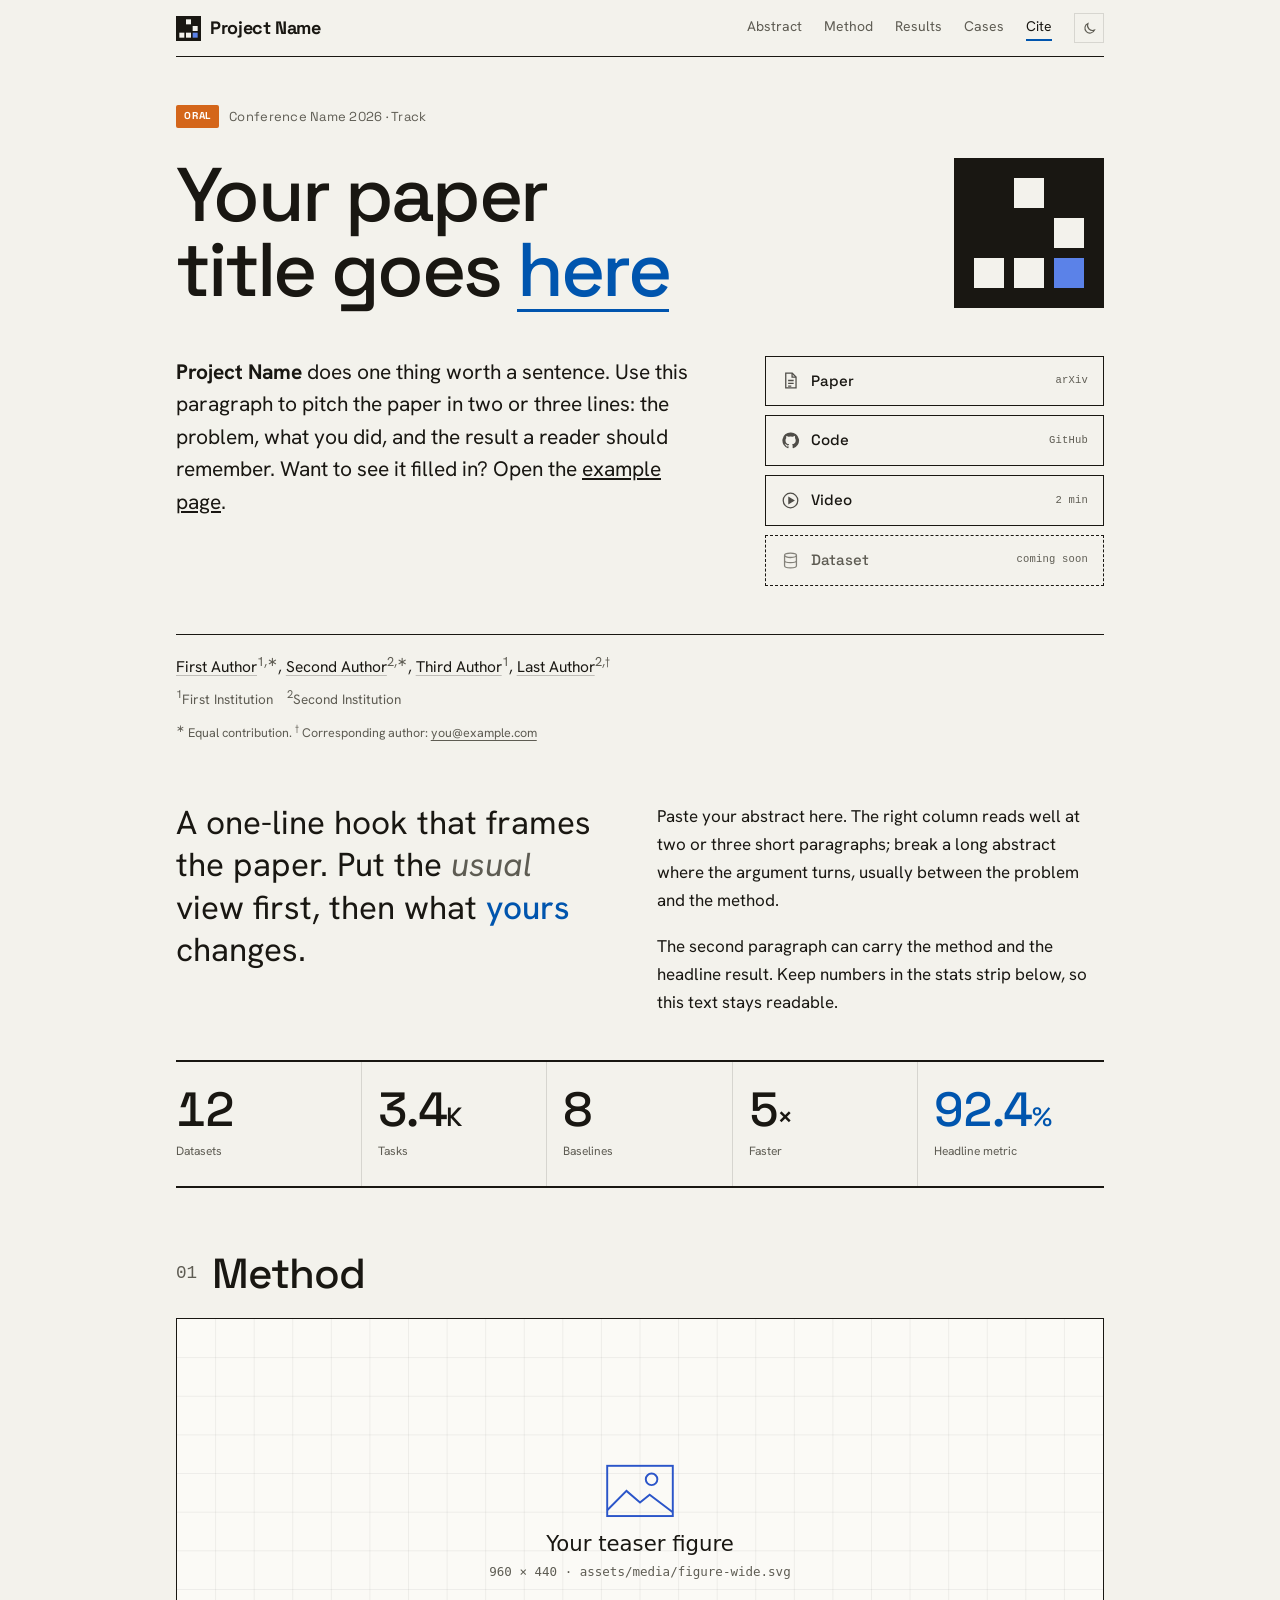
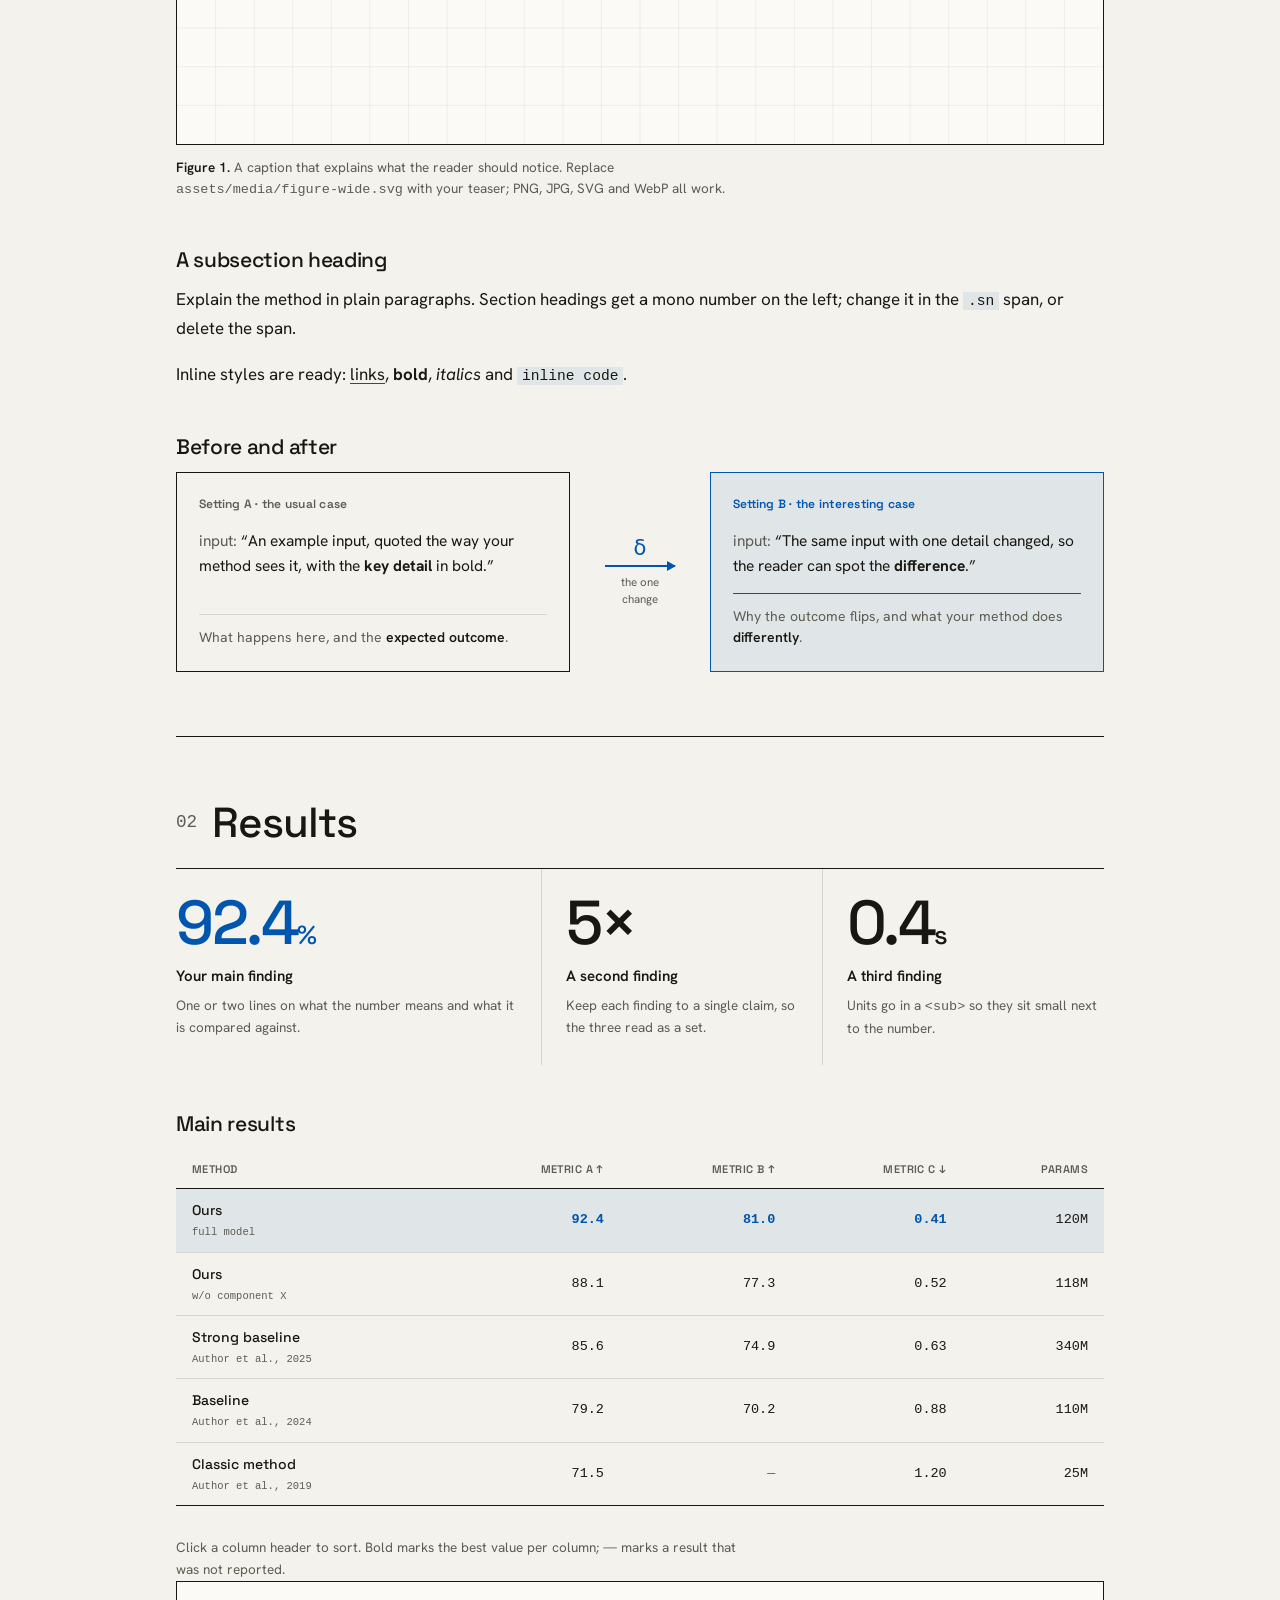
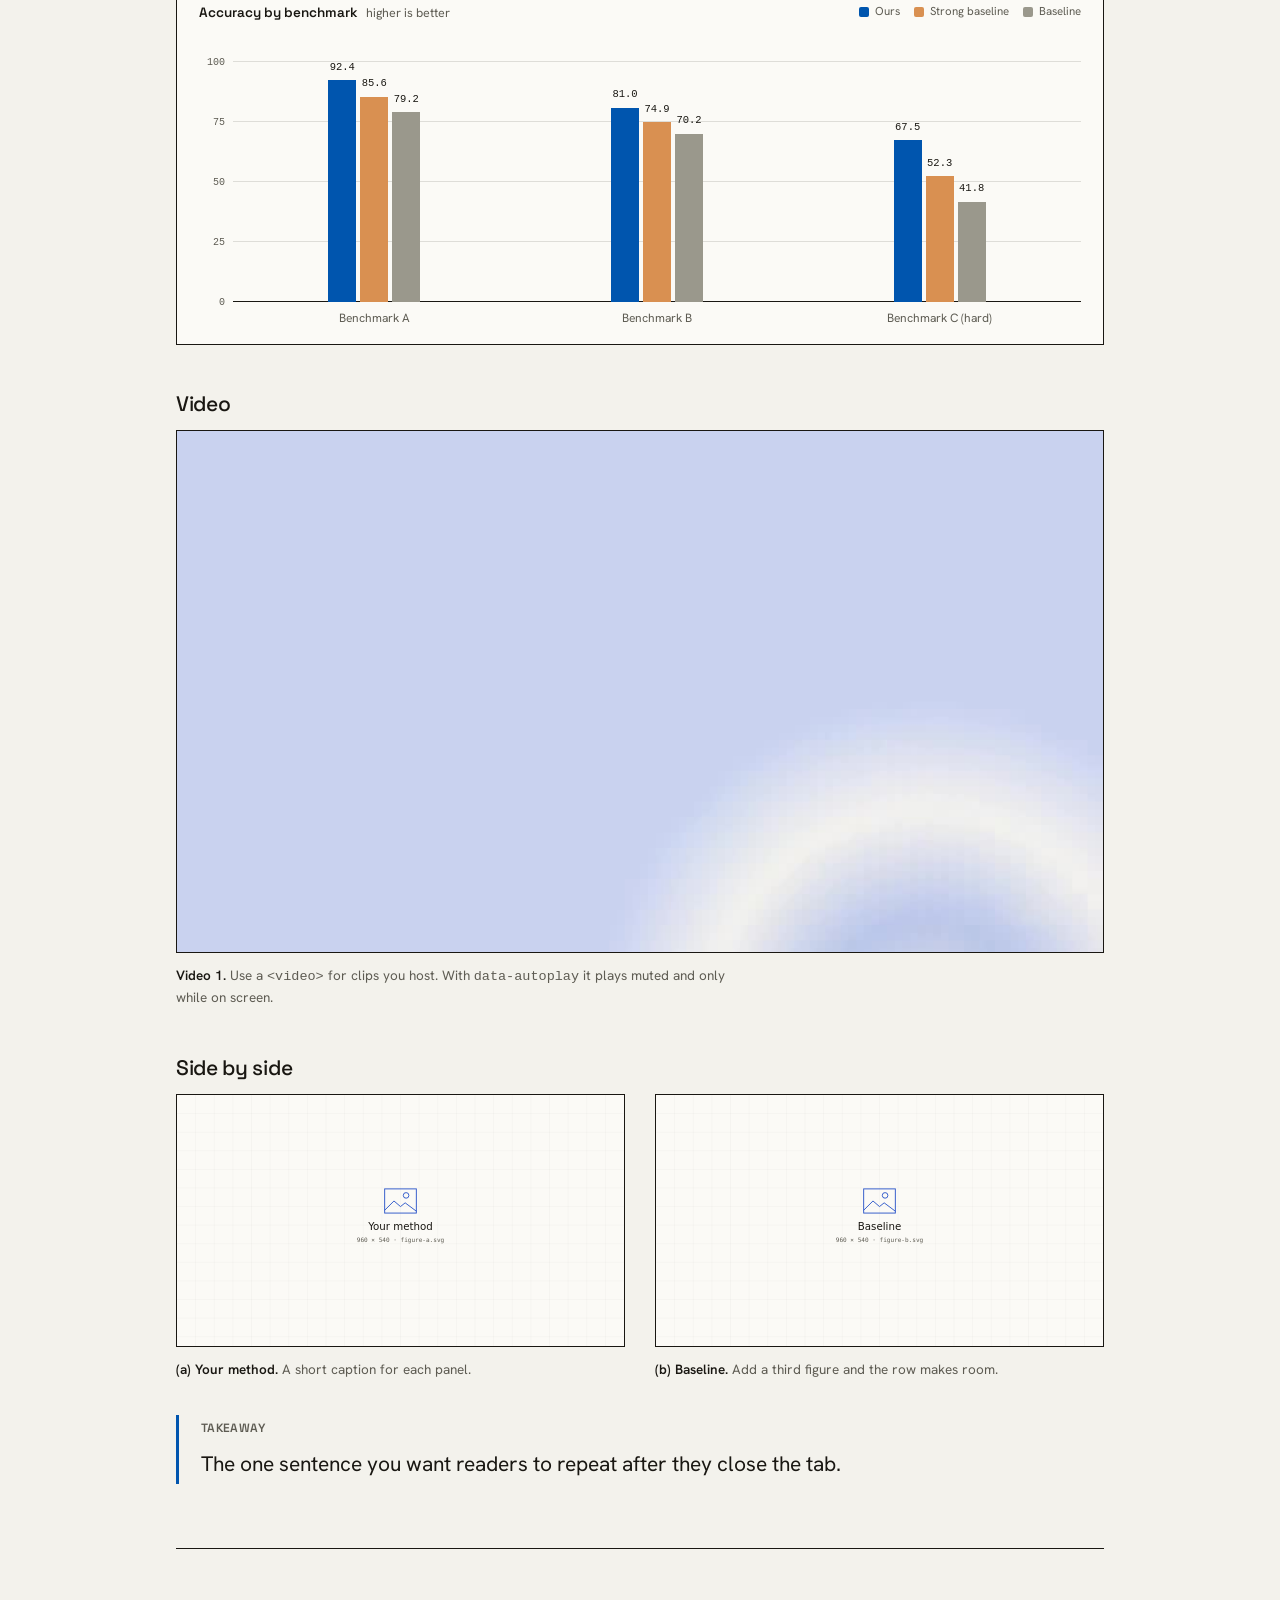
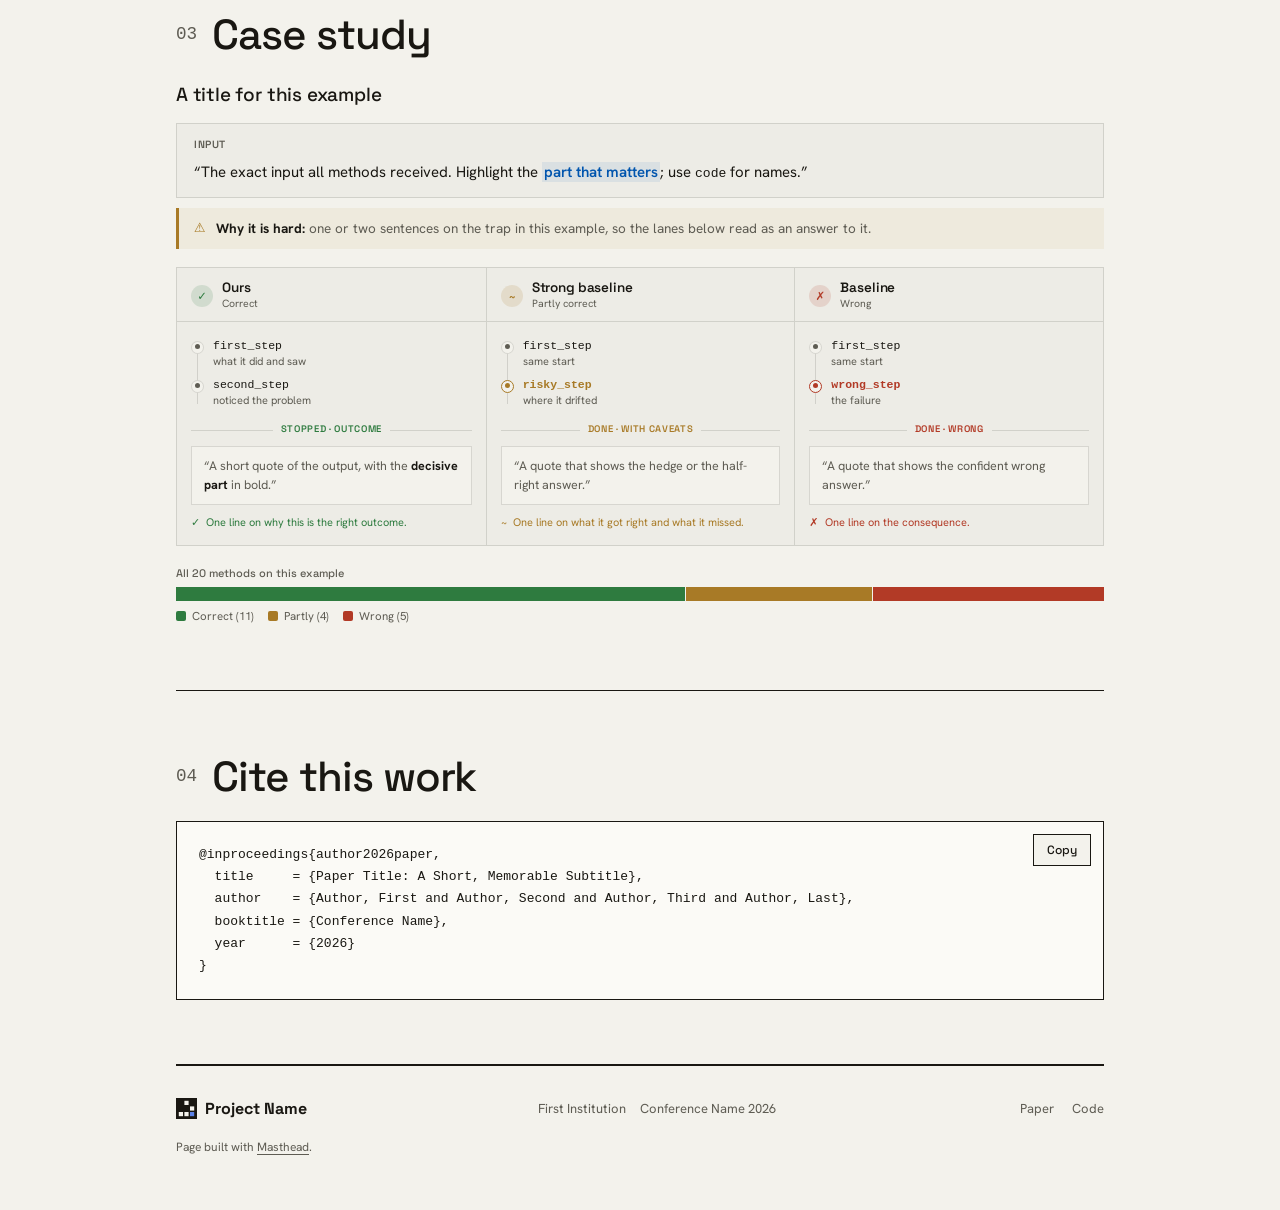
==== index.html @ 63263927 "Point Video button at the video section" ====
<!DOCTYPE html>
<html lang="en">
<head>
<meta charset="utf-8">
<meta name="viewport" content="width=device-width, initial-scale=1">
<!--
  Masthead — a project page template for research papers.
  Everything you need to edit is marked with MODULE comments below.
  Colors and fonts: assets/css/tokens.css. Delete any module you don't need.
  A filled-in example lives in examples/rulebook.html.
-->

<!-- ===== META: title, search, social previews — replace every PAPER TITLE / URL ===== -->
<title>Paper Title: A Short, Memorable Subtitle</title>
<meta name="description" content="One or two sentences that summarize the paper. Search engines and link previews show this text.">
<link rel="canonical" href="https://your-username.github.io/your-project/">
<meta name="theme-color" content="#f3f2ec" media="(prefers-color-scheme: light)">
<meta name="theme-color" content="#15140f" media="(prefers-color-scheme: dark)">
<meta property="og:type" content="website">
<meta property="og:site_name" content="Project Name">
<meta property="og:title" content="Paper Title: A Short, Memorable Subtitle">
<meta property="og:description" content="One or two sentences that summarize the paper.">
<meta property="og:url" content="https://your-username.github.io/your-project/">
<meta property="og:image" content="https://your-username.github.io/your-project/assets/media/figure-wide.svg">
<meta name="twitter:card" content="summary_large_image">
<!-- Google Scholar reads these citation_* tags: one citation_author per author, "Last, First" -->
<meta name="citation_title" content="Paper Title: A Short, Memorable Subtitle">
<meta name="citation_author" content="Author, First">
<meta name="citation_author" content="Author, Second">
<meta name="citation_author" content="Author, Third">
<meta name="citation_author" content="Author, Last">
<meta name="citation_publication_date" content="2026">
<meta name="citation_conference_title" content="Conference Name">
<meta name="citation_pdf_url" content="https://your-username.github.io/your-project/paper.pdf">

<link rel="icon" href="assets/logo.svg" type="image/svg+xml">
<!-- apply the reader's saved light/dark choice before first paint -->
<script>
  document.documentElement.classList.add('js');
  try { var t = localStorage.getItem('masthead-theme'); if (t) document.documentElement.setAttribute('data-theme', t); } catch (e) {}
</script>
<link rel="preconnect" href="https://fonts.googleapis.com">
<link rel="preconnect" href="https://fonts.gstatic.com" crossorigin>
<link href="https://fonts.googleapis.com/css2?family=Space+Grotesk:wght@400;500;600;700&family=Hanken+Grotesk:wght@400;500;600;700&display=swap" rel="stylesheet">
<link rel="stylesheet" href="assets/css/tokens.css">
<link rel="stylesheet" href="assets/css/masthead.css">
</head>
<body>
<a class="skip" href="#main">Skip to content</a>
<div class="wrap">

  <!-- ===== MODULE: top bar — brand + section links (one link per section id) ===== -->
  <header class="top">
    <div class="top-in">
      <a class="brand" href="#top"><img src="assets/logo.svg" alt="" width="25" height="25">Project Name</a>
      <div class="top-r">
        <nav class="nav" aria-label="Sections">
          <a href="#abstract">Abstract</a>
          <a href="#method">Method</a>
          <a href="#results">Results</a>
          <a href="#cases">Cases</a>
          <a href="#cite">Cite</a>
        </nav>
        <button class="theme" type="button" aria-label="Toggle dark mode">
          <svg class="i-moon" viewBox="0 0 24 24" fill="none" stroke="currentColor" stroke-width="1.8" aria-hidden="true"><path d="M20 14.5A8 8 0 0 1 9.5 4a8 8 0 1 0 10.5 10.5z"/></svg>
          <svg class="i-sun" viewBox="0 0 24 24" fill="none" stroke="currentColor" stroke-width="1.8" aria-hidden="true"><circle cx="12" cy="12" r="4"/><path d="M12 2v2M12 20v2M4.9 4.9l1.4 1.4M17.7 17.7l1.4 1.4M2 12h2M20 12h2M4.9 19.1l1.4-1.4M17.7 6.3l1.4-1.4"/></svg>
        </button>
      </div>
    </div>
  </header>

  <main id="main">

  <!-- ===== MODULE: hero — venue, title, one-paragraph pitch, resource links, authors ===== -->
  <section class="hero" id="top">
    <p class="eyebrow"><span class="badge">Oral</span>Conference Name 2026 &middot; Track</p>
    <div class="title-row">
      <!-- wrap one word in <span class="hl"> for the accent underline -->
      <h1 class="title">Your paper title goes <span class="hl">here</span></h1>
      <!-- optional logo / crest; delete the <img> if you don't have one -->
      <img class="hero-crest" src="assets/logo.svg" alt="Project logo" width="150" height="150">
    </div>
    <div class="hero-grid">
      <p class="lead"><b>Project Name</b> does one thing worth a sentence. Use this paragraph to pitch the paper in two or three lines: the problem, what you did, and the result a reader should remember. Want to see it filled in? Open the <a href="examples/rulebook.html">example page</a>.</p>
      <div class="reslist">
        <a class="btn" href="https://arxiv.org/abs/0000.00000" target="_blank" rel="noopener">
          <svg class="bic" viewBox="0 0 24 24" fill="none" stroke="currentColor" stroke-width="1.6" aria-hidden="true"><path d="M6 2.8h8.2L19 7.6v13.6H6z"/><path d="M14 2.8v5h5M9 12h7M9 15.5h7M9 19h4"/></svg>
          <span class="lbl">Paper</span><span class="tag">arXiv</span>
        </a>
        <a class="btn" href="https://github.com/your-username/your-project" target="_blank" rel="noopener">
          <svg class="bic" viewBox="0 0 24 24" fill="currentColor" aria-hidden="true"><path d="M12 1.8a10.2 10.2 0 0 0-3.2 19.9c.5.1.7-.2.7-.5v-1.8c-2.8.6-3.4-1.2-3.4-1.2-.5-1.2-1.1-1.5-1.1-1.5-.9-.6.1-.6.1-.6 1 .1 1.6 1 1.6 1 .9 1.6 2.4 1.1 3 .9.1-.7.4-1.1.6-1.4-2.3-.3-4.6-1.1-4.6-5 0-1.1.4-2 1-2.7-.1-.3-.4-1.3.1-2.7 0 0 .9-.3 2.8 1a9.6 9.6 0 0 1 5.1 0c1.9-1.3 2.8-1 2.8-1 .6 1.4.2 2.4.1 2.7.6.7 1 1.6 1 2.7 0 3.9-2.4 4.7-4.6 5 .4.3.7.9.7 1.9v2.8c0 .3.2.6.7.5A10.2 10.2 0 0 0 12 1.8z"/></svg>
          <span class="lbl">Code</span><span class="tag">GitHub</span>
        </a>
        <a class="btn" href="#video">
          <svg class="bic" viewBox="0 0 24 24" fill="none" stroke="currentColor" stroke-width="1.6" aria-hidden="true"><circle cx="12" cy="12" r="9.2"/><path d="M10 8.4v7.2l6-3.6z" fill="currentColor"/></svg>
          <span class="lbl">Video</span><span class="tag">2 min</span>
        </a>
        <!-- not released yet? add class "soon" and drop the href -->
        <a class="btn soon">
          <svg class="bic" viewBox="0 0 24 24" fill="none" stroke="currentColor" stroke-width="1.6" aria-hidden="true"><ellipse cx="12" cy="5.5" rx="7.5" ry="2.7"/><path d="M4.5 5.5v13c0 1.5 3.4 2.7 7.5 2.7s7.5-1.2 7.5-2.7v-13M4.5 12c0 1.5 3.4 2.7 7.5 2.7s7.5-1.2 7.5-2.7"/></svg>
          <span class="lbl">Dataset</span><span class="tag">coming soon</span>
        </a>
      </div>
    </div>
    <div class="byline">
      <p class="authors">
        <span><a href="https://example.com" target="_blank" rel="noopener">First Author</a><sup>1,&lowast;</sup></span>,
        <span><a href="https://example.com" target="_blank" rel="noopener">Second Author</a><sup>2,&lowast;</sup></span>,
        <span><a href="https://example.com" target="_blank" rel="noopener">Third Author</a><sup>1</sup></span>,
        <span><a href="https://example.com" target="_blank" rel="noopener">Last Author</a><sup>2,&dagger;</sup></span>
      </p>
      <p class="affil"><span><sup>1</sup>First Institution</span><span><sup>2</sup>Second Institution</span></p>
      <p class="note"><sup>&lowast;</sup> Equal contribution. <sup>&dagger;</sup> Corresponding author: <a href="mailto:you@example.com">you@example.com</a></p>
    </div>
  </section>

  <!-- ===== MODULE: abstract — a one-line hook on the left, the abstract on the right ===== -->
  <section class="sec abstract" id="abstract">
    <div class="abs-grid">
      <p class="lede">A one-line hook that frames the paper. Put the <em>usual</em> view first, then what <span class="hl">yours</span> changes.</p>
      <div class="prose">
        <p>Paste your abstract here. The right column reads well at two or three short paragraphs; break a long abstract where the argument turns, usually between the problem and the method.</p>
        <p>The second paragraph can carry the method and the headline result. Keep numbers in the stats strip below, so this text stays readable.</p>
      </div>
    </div>
  </section>

  <!-- ===== MODULE: stats strip — 3 to 6 headline numbers (data-n counts up on scroll) ===== -->
  <!-- keep values short (12K, not 12000); add class "key" to the one in accent color -->
  <div class="stats">
    <div class="stat"><div class="n" data-n="12">12</div><div class="l">Datasets</div></div>
    <div class="stat"><div class="n" data-n="3.4" data-dec="1">3.4<small>K</small></div><div class="l">Tasks</div></div>
    <div class="stat"><div class="n" data-n="8">8</div><div class="l">Baselines</div></div>
    <div class="stat"><div class="n" data-n="5">5<small>&times;</small></div><div class="l">Faster</div></div>
    <div class="stat key"><div class="n" data-n="92.4" data-dec="1">92.4<small>%</small></div><div class="l">Headline metric</div></div>
  </div>

  <!-- ===== MODULE: section with a figure — numbered heading, wide figure, caption, prose ===== -->
  <section class="sec" id="method">
    <h2><span class="sn">01</span>Method</h2>
    <figure class="fig">
      <img class="frame" src="assets/media/figure-wide.svg" width="960" height="440" alt="Describe the figure for screen readers" loading="lazy">
      <figcaption><b>Figure 1.</b> A caption that explains what the reader should notice. Replace <code>assets/media/figure-wide.svg</code> with your teaser; PNG, JPG, SVG and WebP all work.</figcaption>
    </figure>
    <h3 class="subh">A subsection heading</h3>
    <div class="prose">
      <p>Explain the method in plain paragraphs. Section headings get a mono number on the left; change it in the <code>.sn</code> span, or delete the span.</p>
      <p>Inline styles are ready: <a href="#results">links</a>, <b>bold</b>, <em>italics</em> and <code>inline code</code>.</p>
    </div>

    <h3 class="subh">Before and after</h3>
    <!-- ===== MODULE: comparison cards — two inputs and the one change between them; add class "hi" to the card to emphasize ===== -->
    <div class="pair">
      <div class="card">
        <div class="ct">Setting A &middot; the usual case</div>
        <p class="q"><span class="who">input:</span> &ldquo;An example input, quoted the way your method sees it, with the <b>key detail</b> in bold.&rdquo;</p>
        <div class="r">What happens here, and the <b>expected outcome</b>.</div>
      </div>
      <div class="delta">
        <div class="dsym">&delta;</div>
        <div class="sym"></div>
        <div>the one change</div>
      </div>
      <div class="card hi">
        <div class="ct">Setting B &middot; the interesting case</div>
        <p class="q"><span class="who">input:</span> &ldquo;The same input with one detail changed, so the reader can spot the <b>difference</b>.&rdquo;</p>
        <div class="r">Why the outcome flips, and what your method does <b>differently</b>.</div>
      </div>
    </div>
  </section>

  <!-- ===== MODULE: results — key numbers, video, side-by-side figures, callout ===== -->
  <section class="sec" id="results">
    <h2><span class="sn">02</span>Results</h2>
    <!-- three findings: a big number, a short title, one or two lines of context -->
    <div class="keys">
      <div>
        <div class="big key">92.4<sub>%</sub></div>
        <div class="kt">Your main finding</div>
        <p>One or two lines on what the number means and what it is compared against.</p>
      </div>
      <div>
        <div class="big">5&times;</div>
        <div class="kt">A second finding</div>
        <p>Keep each finding to a single claim, so the three read as a set.</p>
      </div>
      <div>
        <div class="big">0.4<sub>s</sub></div>
        <div class="kt">A third finding</div>
        <p>Units go in a <code>&lt;sub&gt;</code> so they sit small next to the number.</p>
      </div>
    </div>

    <h3 class="subh">Main results</h3>
    <!-- ===== MODULE: results table — data-sort="num" / "text" on a <th> makes it sortable; class "best" highlights a row ===== -->
    <div class="tbl-wrap">
      <table class="tbl">
        <thead>
          <tr><th data-sort="text">Method</th><th data-sort="num">Metric A &uarr;</th><th data-sort="num">Metric B &uarr;</th><th data-sort="num">Metric C &darr;</th><th data-sort="num">Params</th></tr>
        </thead>
        <tbody>
          <tr class="best"><td>Ours<small>full model</small></td><td><b>92.4</b></td><td><b>81.0</b></td><td><b>0.41</b></td><td>120M</td></tr>
          <tr><td>Ours<small>w/o component X</small></td><td>88.1</td><td>77.3</td><td>0.52</td><td>118M</td></tr>
          <tr><td>Strong baseline<small>Author et al., 2025</small></td><td>85.6</td><td>74.9</td><td>0.63</td><td>340M</td></tr>
          <tr><td>Baseline<small>Author et al., 2024</small></td><td>79.2</td><td>70.2</td><td>0.88</td><td>110M</td></tr>
          <tr><td>Classic method<small>Author et al., 2019</small></td><td>71.5</td><td class="dim" data-v="">&mdash;</td><td>1.20</td><td>25M</td></tr>
        </tbody>
      </table>
    </div>
    <p class="tbl-note">Click a column header to sort. Bold marks the best value per column; &mdash; marks a result that was not reported.</p>

    <!-- ===== MODULE: bar chart — set --ymax on .plot, --v on each .bar; s1–s4 pick the series color ===== -->
    <div class="chart" role="figure" aria-label="Bar chart comparing methods across three benchmarks">
      <div class="chart-top">
        <div class="chart-t">Accuracy by benchmark<span>higher is better</span></div>
        <div class="legend">
          <span class="lg s1"><i></i>Ours</span>
          <span class="lg s2"><i></i>Strong baseline</span>
          <span class="lg s4"><i></i>Baseline</span>
        </div>
      </div>
      <div class="chart-scroll"><div class="chart-in">
        <div class="plot" style="--ymax:100">
          <div class="gl" style="--g:25"><span>25</span></div>
          <div class="gl" style="--g:50"><span>50</span></div>
          <div class="gl" style="--g:75"><span>75</span></div>
          <div class="gl" style="--g:100"><span>100</span></div>
          <div class="gl base" style="--g:0"><span>0</span></div>
          <div class="groups">
            <div class="grp"><div class="bar s1" style="--v:92.4;--i:0"><span class="bv">92.4</span></div><div class="bar s2" style="--v:85.6;--i:1"><span class="bv">85.6</span></div><div class="bar s4" style="--v:79.2;--i:2"><span class="bv">79.2</span></div></div>
            <div class="grp"><div class="bar s1" style="--v:81.0;--i:3"><span class="bv">81.0</span></div><div class="bar s2" style="--v:74.9;--i:4"><span class="bv">74.9</span></div><div class="bar s4" style="--v:70.2;--i:5"><span class="bv">70.2</span></div></div>
            <div class="grp"><div class="bar s1" style="--v:67.5;--i:6"><span class="bv">67.5</span></div><div class="bar s2" style="--v:52.3;--i:7"><span class="bv">52.3</span></div><div class="bar s4" style="--v:41.8;--i:8"><span class="bv">41.8</span></div></div>
          </div>
        </div>
        <div class="xl"><span>Benchmark A</span><span>Benchmark B</span><span>Benchmark C (hard)</span></div>
      </div></div>
    </div>

    <h3 class="subh" id="video">Video</h3>
    <!-- data-autoplay: muted loop that plays only while on screen -->
    <figure class="fig">
      <video class="frame" src="assets/media/placeholder.mp4" poster="assets/media/placeholder-poster.jpg" width="960" height="540" data-autoplay loop muted playsinline preload="metadata" aria-label="Describe the video"></video>
      <figcaption><b>Video 1.</b> Use a <code>&lt;video&gt;</code> for clips you host. With <code>data-autoplay</code> it plays muted and only while on screen.</figcaption>
    </figure>
    <!-- YouTube / Vimeo: uncomment and paste the embed URL
    <div class="embed"><iframe src="https://www.youtube-nocookie.com/embed/VIDEO_ID" title="Project video" allowfullscreen loading="lazy"></iframe></div>
    -->

    <h3 class="subh">Side by side</h3>
    <!-- .fig-row lays out two or more figures in columns and stacks them on phones -->
    <div class="fig-row">
      <figure class="fig">
        <img class="frame" src="assets/media/figure-a.svg" width="960" height="540" alt="Describe figure (a)" loading="lazy">
        <figcaption><b>(a) Your method.</b> A short caption for each panel.</figcaption>
      </figure>
      <figure class="fig">
        <img class="frame" src="assets/media/figure-b.svg" width="960" height="540" alt="Describe figure (b)" loading="lazy">
        <figcaption><b>(b) Baseline.</b> Add a third figure and the row makes room.</figcaption>
      </figure>
    </div>

    <div class="callout">
      <div class="cl">Takeaway</div>
      <p>The one sentence you want readers to repeat after they close the tab.</p>
    </div>
  </section>

  <!-- ===== MODULE: case study — the input, an optional "why it is hard" note, one lane per method ===== -->
  <!-- lane classes: good / warn / bad set the color; .ts.crit marks the step where things went wrong -->
  <section class="sec" id="cases">
    <h2><span class="sn">03</span>Case study</h2>
    <div class="case">
      <h3 class="case-h">A title for this example</h3>
      <div class="case-q"><span class="cq-label">Input</span>&ldquo;The exact input all methods received. Highlight the <mark>part that matters</mark>; use <code>code</code> for names.&rdquo;</div>
      <div class="trig"><span>&#9888;</span><p><b>Why it is hard:</b> one or two sentences on the trap in this example, so the lanes below read as an answer to it.</p></div>
      <div class="lanes">
        <div class="lane good">
          <div class="lane-h"><span class="lv">&#10003;</span><div><b>Ours</b><small>Correct</small></div></div>
          <div class="lane-b">
            <div class="tl">
              <div class="ts"><i></i><div><code>first_step</code><small>what it did and saw</small></div></div>
              <div class="ts"><i></i><div><code>second_step</code><small>noticed the problem</small></div></div>
            </div>
            <div class="lmark"><i></i><span>Stopped &middot; outcome</span><i></i></div>
            <div class="lq">&ldquo;A short quote of the output, with the <b>decisive part</b> in bold.&rdquo;</div>
            <div class="lcons"><span>&#10003;</span>One line on why this is the right outcome.</div>
          </div>
        </div>
        <div class="lane warn">
          <div class="lane-h"><span class="lv">~</span><div><b>Strong baseline</b><small>Partly correct</small></div></div>
          <div class="lane-b">
            <div class="tl">
              <div class="ts"><i></i><div><code>first_step</code><small>same start</small></div></div>
              <div class="ts crit"><i></i><div><code>risky_step</code><small>where it drifted</small></div></div>
            </div>
            <div class="lmark"><i></i><span>Done &middot; with caveats</span><i></i></div>
            <div class="lq">&ldquo;A quote that shows the hedge or the half-right answer.&rdquo;</div>
            <div class="lcons"><span>~</span>One line on what it got right and what it missed.</div>
          </div>
        </div>
        <div class="lane bad">
          <div class="lane-h"><span class="lv">&#10007;</span><div><b>Baseline</b><small>Wrong</small></div></div>
          <div class="lane-b">
            <div class="tl">
              <div class="ts"><i></i><div><code>first_step</code><small>same start</small></div></div>
              <div class="ts crit"><i></i><div><code>wrong_step</code><small>the failure</small></div></div>
            </div>
            <div class="lmark"><i></i><span>Done &middot; wrong</span><i></i></div>
            <div class="lq">&ldquo;A quote that shows the confident wrong answer.&rdquo;</div>
            <div class="lcons"><span>&#10007;</span>One line on the consequence.</div>
          </div>
        </div>
      </div>
      <!-- optional outcome bar: flex values are counts, colors come from s1–s4 or --good/--warn/--bad -->
      <div class="obar-wrap">
        <div class="obar-label">All 20 methods on this example</div>
        <div class="obar"><span style="flex:11;--c:var(--good)" title="Correct (11)"></span><span style="flex:4;--c:var(--warn)" title="Partly correct (4)"></span><span style="flex:5;--c:var(--bad)" title="Wrong (5)"></span></div>
        <div class="legend"><span class="lg" style="--c:var(--good)"><i></i>Correct (11)</span><span class="lg" style="--c:var(--warn)"><i></i>Partly (4)</span><span class="lg" style="--c:var(--bad)"><i></i>Wrong (5)</span></div>
      </div>
    </div>
  </section>

  <!-- ===== MODULE: cite — paste your BibTeX inside <pre> ===== -->
  <section class="sec" id="cite">
    <h2><span class="sn">04</span>Cite this work</h2>
    <div class="citebox">
      <button type="button" class="copy">Copy</button>
      <pre>@inproceedings{author2026paper,
  title     = {Paper Title: A Short, Memorable Subtitle},
  author    = {Author, First and Author, Second and Author, Third and Author, Last},
  booktitle = {Conference Name},
  year      = {2026}
}</pre>
    </div>
  </section>

  </main>

  <!-- ===== MODULE: footer — keep the Masthead credit if the template helped you ===== -->
  <footer>
    <div class="fb"><img src="assets/logo.svg" alt="" width="21" height="21">Project Name</div>
    <div class="fl"><span>First Institution</span><span>Conference Name 2026</span></div>
    <div class="fr">
      <a href="https://arxiv.org/abs/0000.00000" target="_blank" rel="noopener">Paper</a>
      <a href="https://github.com/your-username/your-project" target="_blank" rel="noopener">Code</a>
    </div>
    <p class="credit">Page built with <a href="https://github.com/AntiQuality/masthead-project-page-template" target="_blank" rel="noopener">Masthead</a>.</p>
  </footer>
</div>
<script src="assets/js/masthead.js" defer></script>
</body>
</html>
---- assets/css/tokens.css ----
/* ==========================================================================
   Masthead — design tokens
   Change the look of the whole page here: colors, fonts, width.
   Fonts are loaded in index.html <head>; swap that <link> if you change them.
   ========================================================================== */

:root{
  color-scheme:light;

  /* paper & ink */
  --bg:#f3f2ec;            /* page background */
  --paper:#fbfaf6;         /* raised surfaces (code, cards) */
  --ink:#191712;           /* body text */
  --muted:#5e5c53;         /* secondary text */
  --rule:#191712;          /* strong rules and borders */
  --hair:rgba(25,23,18,0.13); /* hairline dividers */

  /* accent: links, highlights, key numbers */
  --accent:oklch(0.46 0.16 256);
  --accent-soft:oklch(0.46 0.16 256 / 0.08);
  --on-accent:#ffffff;

  /* venue badge in the eyebrow (e.g. "Oral", "Spotlight") */
  --badge:#d4661a;
  --on-badge:#ffffff;

  /* status: case studies, table highlights */
  --good:oklch(0.52 0.12 148);
  --warn:#a87a26;
  --bad:#b23a26;

  /* chart series: bars, legend chips (.s1 ... .s4) */
  --c1:oklch(0.46 0.16 256);
  --c2:#d99051;
  --c3:#4f9f82;
  --c4:#9a988c;

  /* type */
  --display:'Space Grotesk',system-ui,sans-serif;
  --text:'Hanken Grotesk',system-ui,sans-serif;
  --mono:ui-monospace,'SF Mono',Menlo,Consolas,monospace;

  /* layout */
  --maxw:1024px;
}

/* dark: follows the system unless the reader picked a theme with the toggle */
@media (prefers-color-scheme:dark){
  :root:not([data-theme="light"]){
    color-scheme:dark;
    --bg:#15140f;
    --paper:#1d1c17;
    --ink:#ecebe3;
    --muted:#a3a197;
    --rule:#ecebe3;
    --hair:rgba(236,235,227,0.14);
    --accent:oklch(0.74 0.12 256);
    --accent-soft:oklch(0.74 0.12 256 / 0.12);
    --on-accent:#15140f;
    --badge:#e07a33;
    --on-badge:#15140f;
    --good:oklch(0.74 0.13 148);
    --warn:#d9aa55;
    --bad:#e2735e;
    --c1:oklch(0.74 0.12 256);
    --c2:#e0a06a;
    --c3:#6cbf9f;
    --c4:#77756b;
  }
}
:root[data-theme="dark"]{
  color-scheme:dark;
  --bg:#15140f;
  --paper:#1d1c17;
  --ink:#ecebe3;
  --muted:#a3a197;
  --rule:#ecebe3;
  --hair:rgba(236,235,227,0.14);
  --accent:oklch(0.74 0.12 256);
  --accent-soft:oklch(0.74 0.12 256 / 0.12);
  --on-accent:#15140f;
  --badge:#e07a33;
  --on-badge:#15140f;
  --good:oklch(0.74 0.13 148);
  --warn:#d9aa55;
  --bad:#e2735e;
  --c1:oklch(0.74 0.12 256);
  --c2:#e0a06a;
  --c3:#6cbf9f;
  --c4:#77756b;
}
---- assets/css/masthead.css ----
/* ==========================================================================
   Masthead — components
   Colors and fonts live in tokens.css; this file only uses the variables.
   Each block below matches one copyable module in index.html.
   ========================================================================== */

*{box-sizing:border-box}
html{scroll-behavior:smooth}
body{margin:0;background:var(--bg);color:var(--ink);font-family:var(--text);font-size:17px;line-height:1.65;-webkit-font-smoothing:antialiased;text-rendering:optimizeLegibility}
::selection{background:var(--accent);color:var(--on-accent)}
a{color:inherit}
h1,h2,h3{font-family:var(--display);font-weight:500}
img,video{max-width:100%}
.wrap{max-width:var(--maxw);margin:0 auto;padding:0 clamp(20px,4vw,48px)}
.skip{position:absolute;left:-9999px;top:8px;z-index:100;background:var(--ink);color:var(--bg);padding:8px 14px;font-size:14px}
.skip:focus{left:8px}
:focus-visible{outline:2px solid var(--accent);outline-offset:3px}

/* ---- top bar ----------------------------------------------------------- */
.top{position:sticky;top:0;z-index:50;background:var(--bg);border-bottom:1px solid var(--rule)}
.top-in{display:flex;align-items:center;justify-content:space-between;gap:20px;padding:13px 0;flex-wrap:wrap;row-gap:8px}
.brand{display:flex;align-items:center;gap:9px;font-family:var(--display);font-weight:700;font-size:18px;letter-spacing:-0.02em;text-decoration:none;color:var(--ink)}
.brand img,.brand svg{width:25px;height:25px;display:block}
.top-r{display:flex;align-items:center;gap:22px;min-width:0}
.nav{display:flex;align-items:center;flex-wrap:wrap;gap:6px 22px;font-size:14px}
.nav a{color:var(--muted);text-decoration:none;padding-bottom:2px}
.nav a:hover{color:var(--ink)}
.nav a.active{color:var(--ink);box-shadow:inset 0 -2px 0 var(--accent)}
.theme{flex:none;display:grid;place-items:center;width:30px;height:30px;padding:0;border:1px solid var(--hair);background:transparent;color:var(--muted);cursor:pointer;transition:color .15s,border-color .15s}
.theme:hover{color:var(--ink);border-color:var(--rule)}
.theme svg{width:15px;height:15px;display:block}
.theme .i-sun{display:none}
html.dark .theme .i-sun{display:block}
html.dark .theme .i-moon{display:none}

/* ---- hero -------------------------------------------------------------- */
.hero{padding:clamp(26px,4.5vw,48px) 0 0}
.eyebrow{font-family:var(--display);font-size:13px;letter-spacing:0.02em;color:var(--muted);margin:0 0 clamp(18px,3vw,30px);display:flex;align-items:center;flex-wrap:wrap;gap:6px 10px}
.badge{font-size:10px;font-weight:700;letter-spacing:0.08em;text-transform:uppercase;padding:3px 8px;border-radius:2px;background:var(--badge);color:var(--on-badge)}
.title-row{display:flex;align-items:center;justify-content:space-between;gap:clamp(24px,4vw,48px)}
h1.title{font-size:clamp(44px,7.4vw,76px);line-height:0.98;letter-spacing:-0.035em;margin:0;text-wrap:balance}
.title-sub{display:block;font-size:0.36em;line-height:1.25;letter-spacing:-0.015em;color:var(--muted);margin-top:0.55em;text-wrap:balance}
.hero-crest{width:clamp(96px,13vw,150px);height:auto;flex:none;display:block}
.hl{color:var(--accent);background-image:linear-gradient(currentColor,currentColor);background-repeat:no-repeat;background-position:0 94%;background-size:100% 3px}
html.js h1.title .hl{background-size:0% 3px;animation:uline .8s cubic-bezier(.3,.7,.3,1) .4s forwards}
@keyframes uline{to{background-size:100% 3px}}
.hero-grid{display:grid;grid-template-columns:minmax(0,1.55fr) minmax(0,1fr);gap:clamp(28px,5vw,68px);margin-top:clamp(30px,4vw,48px);align-items:start}
.lead{font-size:clamp(18px,1.7vw,21px);line-height:1.55;margin:0;max-width:54ch}

/* resource buttons: paper / code / data / video ... */
.reslist{display:flex;flex-direction:column;gap:9px}
.btn{display:flex;align-items:center;gap:11px;border:1px solid var(--rule);padding:12px 15px;text-decoration:none;color:var(--ink);transition:background .18s ease,color .18s ease}
.btn .lbl{font-family:var(--display);font-size:15px;font-weight:500}
.btn:hover{background:var(--ink);color:var(--bg)}
.btn .bic{width:19px;height:19px;flex:none;display:block;opacity:.75}
.btn:hover .bic{opacity:1}
.btn .tag{margin-left:auto;font-family:var(--mono);font-size:10.5px;letter-spacing:0.02em;color:var(--muted)}
.btn:hover .tag{color:inherit}
.btn.soon{border-style:dashed;color:var(--muted);pointer-events:none}

/* authors */
.byline{margin-top:clamp(32px,4vw,48px);border-top:1px solid var(--rule);padding-top:16px}
.byline sup{color:var(--muted)}
.authors{margin:0;font-size:15.5px;line-height:1.7}
.authors span{white-space:nowrap}
.authors a{color:inherit;text-decoration:underline;text-decoration-thickness:1px;text-underline-offset:3px;text-decoration-color:color-mix(in srgb,var(--ink) 24%,transparent);transition:text-decoration-color .15s ease}
.authors a:hover{text-decoration-color:var(--accent)}
.affil{margin:5px 0 0;font-size:13.5px;color:var(--muted)}
.affil span{display:inline-block;margin-right:14px}
.note{font-size:12.5px;color:var(--muted);margin:10px 0 0}
.note a{text-underline-offset:3px;text-decoration-thickness:1px}

/* ---- stats strip ------------------------------------------------------- */
.stats{margin:clamp(16px,2.5vw,26px) 0 0;border-top:2px solid var(--rule);border-bottom:1px solid var(--rule);display:grid;grid-template-columns:repeat(auto-fit,minmax(120px,1fr))}
.stat{padding:24px 16px;border-right:1px solid var(--hair);min-width:0}
.stat:first-child{padding-left:0}
.stat:last-child{border-right:0;padding-right:0}
/* keep values short (262K, not 262144); masthead.js shrinks any that still overflow their cell */
.stat .n{font-family:var(--display);font-size:clamp(34px,4vw,48px);white-space:nowrap;font-weight:500;letter-spacing:-0.03em;line-height:1;font-variant-numeric:tabular-nums}
.stat .n small{font-size:0.55em}
.stat.key .n{color:var(--accent)}
.stat .l{font-size:12px;color:var(--muted);margin-top:8px}

/* ---- sections ---------------------------------------------------------- */
.sec{border-top:1px solid var(--rule);padding:clamp(40px,5vw,64px) 0;scroll-margin-top:70px}
.sec [id]{scroll-margin-top:80px} /* in-section anchors, e.g. #video */
.sec>h2{font-size:clamp(27px,3.4vw,42px);line-height:1.06;letter-spacing:-0.025em;margin:0 0 22px;text-wrap:balance}
.sec>h2 .sn{font-family:var(--mono);font-size:0.42em;font-weight:400;color:var(--muted);vertical-align:0.55em;margin-right:0.85em;letter-spacing:0}
.subh{font-family:var(--display);font-weight:500;font-size:21px;letter-spacing:-0.015em;margin:42px 0 8px}
.prose p{margin:0 0 18px}
.prose p:last-child{margin-bottom:0}
.prose a{text-underline-offset:3px;text-decoration-thickness:1px;text-decoration-color:var(--accent)}
.prose code,.cap code{font-family:var(--mono);font-size:0.86em;background:var(--accent-soft);padding:1px 5px}

/* abstract: big lede on the left, prose on the right */
.sec.abstract{border-top:0;padding:clamp(36px,5vw,58px) 0 clamp(10px,2vw,18px)}
.abs-grid{display:grid;grid-template-columns:minmax(0,1fr) minmax(0,1.05fr);gap:clamp(28px,5vw,56px);align-items:start}
.lede{font-size:clamp(23px,2.6vw,34px);line-height:1.28;font-weight:400;margin:0}
.lede em{font-style:italic;color:var(--muted)}
.lede .hl{background:none;font-weight:500}

/* ---- figures & media --------------------------------------------------- */
.fig{margin:0}
.fig img,.fig video{display:block;width:100%;height:auto;background:var(--paper)}
.fig .frame{border:1px solid var(--rule)}
.fig figcaption,.cap{font-size:13.5px;line-height:1.6;color:var(--muted);margin-top:12px;max-width:72ch}
.fig figcaption b,.cap b{color:var(--ink);font-weight:600}
.fig+.fig,.fig+.fig-row,.fig-row+.fig,.prose+.fig,.fig+.prose,.prose+.fig-row,.fig-row+.prose{margin-top:34px}
.fig-row{display:grid;grid-template-columns:repeat(auto-fit,minmax(240px,1fr));gap:clamp(18px,3vw,30px)}
.fig-row>.fig{margin-top:0}
.embed{position:relative;aspect-ratio:16/9;border:1px solid var(--rule);background:var(--paper)}
.embed iframe{position:absolute;inset:0;width:100%;height:100%;border:0}

/* ---- key results: three big numbers ------------------------------------ */
.keys{display:grid;grid-template-columns:1.3fr 1fr 1fr;border-top:1px solid var(--rule)}
.keys>div{padding:26px 24px;border-right:1px solid var(--hair)}
.keys>div:first-child{padding-left:0}
.keys>div:last-child{padding-right:0;border-right:0}
.big{font-family:var(--display);font-size:clamp(44px,5vw,62px);font-weight:500;letter-spacing:-0.04em;line-height:0.9}
.big.key{color:var(--accent)}
.big sub{font-size:0.42em;vertical-align:baseline}
.keys .kt{font-weight:600;font-size:15px;margin:14px 0 6px}
.keys p{font-size:13.5px;line-height:1.6;color:var(--muted);margin:0}

/* ---- callout ----------------------------------------------------------- */
.callout{margin-top:34px;border-left:3px solid var(--accent);padding:4px 0 4px 22px}
.callout .cl{font-family:var(--display);font-size:12px;font-weight:600;letter-spacing:0.03em;text-transform:uppercase;color:var(--muted);margin-bottom:10px}
.callout p{margin:0;font-size:clamp(18px,1.8vw,21px);line-height:1.5}

/* ---- cite -------------------------------------------------------------- */
.citebox{border:1px solid var(--rule);position:relative;background:var(--paper)}
.copy{position:absolute;top:12px;right:12px;border:1px solid var(--rule);background:var(--bg);color:var(--ink);font-family:var(--display);font-size:12px;font-weight:500;padding:7px 13px;cursor:pointer;transition:background .18s,color .18s}
.copy:hover{background:var(--ink);color:var(--bg)}
.citebox pre{margin:0;padding:22px;font-family:var(--mono);font-size:13px;line-height:1.7;white-space:pre-wrap;overflow-x:auto}

/* ---- footer ------------------------------------------------------------ */
footer{border-top:2px solid var(--rule);padding:30px 0 56px;display:flex;align-items:center;justify-content:space-between;flex-wrap:wrap;gap:16px;font-size:13px}
footer .fb{display:flex;align-items:center;gap:8px;font-family:var(--display);font-weight:700;font-size:16px}
footer .fb img,footer .fb svg{width:21px;height:21px;display:block}
footer .fl{color:var(--muted)}
footer .fl span{display:inline-block;margin-right:14px}
footer .fr{display:flex;gap:18px}
footer .fr a{color:var(--muted);text-decoration:none}
footer .fr a:hover{color:var(--ink)}
.credit{width:100%;font-size:12px;color:var(--muted);margin:0}
.credit a{text-underline-offset:3px;text-decoration-thickness:1px}
.credit a:hover{color:var(--ink)}

/* ---- results table ----------------------------------------------------- */
.tbl-wrap{overflow-x:auto;margin:0 0 30px}
.tbl{width:100%;border-collapse:collapse;font-variant-numeric:tabular-nums;min-width:520px}
.tbl th,.tbl td{padding:10px 16px;border-bottom:1px solid var(--hair);text-align:right}
.tbl th:first-child,.tbl td:first-child{text-align:left}
.tbl thead th{font-family:var(--display);font-size:11px;font-weight:600;letter-spacing:0.04em;text-transform:uppercase;color:var(--muted);border-bottom:1px solid var(--rule);white-space:nowrap;vertical-align:bottom}
.tbl td{font-family:var(--mono);font-size:13.5px}
.tbl td:first-child{font-family:var(--display);font-weight:500;font-size:14px;min-width:10em}
.tbl td small{display:block;font-family:var(--mono);font-size:10.5px;font-weight:400;color:var(--muted);margin-top:2px}
.tbl td b{font-weight:700;color:var(--accent)}
.tbl td.dim{color:var(--muted)}
.tbl tbody tr:last-child td{border-bottom:1px solid var(--rule)}
.tbl tbody tr.best td{background:var(--accent-soft)}
.tbl tbody tr:hover td{background:color-mix(in srgb,var(--ink) 4%,transparent)}
.tbl th[data-sort]{cursor:pointer;user-select:none;position:relative}
.tbl th[data-sort]:hover,.tbl th[aria-sort]{color:var(--ink)}
/* sort arrow sits in the cell padding, so header text lines up with the column values */
.tbl th .ar{position:absolute;right:3px;bottom:12px;font-size:8px;line-height:1}
.tbl th:first-child .ar{right:auto;left:calc(100% - 13px)}
.tbl-note{font-size:13.5px;color:var(--muted);margin:12px 0 0;max-width:72ch}

/* ---- bar chart: <div class="chart"> with --v (value) per .bar ----------- */
.chart{border:1px solid var(--rule);background:var(--paper);padding:20px 22px 18px;margin:0 0 30px}
.chart-top{display:flex;justify-content:space-between;align-items:baseline;flex-wrap:wrap;gap:8px 16px;margin-bottom:22px}
.chart-t{font-family:var(--display);font-size:13.5px;font-weight:600}
.chart-t span{color:var(--muted);font-weight:400;font-family:var(--text);font-size:12.5px;margin-left:8px}
.legend{display:flex;gap:6px 14px;flex-wrap:wrap;font-size:11.5px;color:var(--muted)}
.lg{display:inline-flex;align-items:center;gap:6px;cursor:default;transition:opacity .25s ease,color .25s ease}
.lg i{width:10px;height:10px;border-radius:2px;display:inline-block;background:var(--c)}
.chart-scroll{overflow-x:auto}
.chart-in{min-width:300px} /* raise for many groups: the chart then scrolls sideways on phones */
.plot{--ymax:100;position:relative;height:240px;margin:16px 0 0 34px}
.gl{position:absolute;left:0;right:0;bottom:calc(var(--g)/var(--ymax)*100%);border-top:1px solid var(--hair)}
.gl span{position:absolute;left:-34px;top:-7px;width:26px;text-align:right;font-family:var(--mono);font-size:10px;color:var(--muted)}
.gl.base{border-top-color:var(--rule)}
.groups{position:absolute;inset:0;display:flex}
.grp{flex:1;min-width:0;display:flex;align-items:flex-end;justify-content:center;gap:4px}
.bar{flex:none;width:min(28px,24%);height:calc(var(--v)/var(--ymax)*100%);background:var(--c);position:relative;transition:opacity .25s ease}
.bar .bv{position:absolute;bottom:100%;left:50%;translate:-50% 0;margin-bottom:4px;font-family:var(--mono);font-size:10.5px;color:var(--ink);white-space:nowrap}
.xl{display:flex;margin:8px 0 0 34px}
.xl span{flex:1;min-width:0;text-align:center;font-size:12px;line-height:1.35;color:var(--muted);padding:0 4px}
.s1{--c:var(--c1)}
.s2{--c:var(--c2)}
.s3{--c:var(--c3)}
.s4{--c:var(--c4)}
/* hover a legend chip or a bar to focus one series */
.chart:has(:is(.lg,.bar).s1:hover) :is(.lg,.bar):not(.s1),
.chart:has(:is(.lg,.bar).s2:hover) :is(.lg,.bar):not(.s2),
.chart:has(:is(.lg,.bar).s3:hover) :is(.lg,.bar):not(.s3),
.chart:has(:is(.lg,.bar).s4:hover) :is(.lg,.bar):not(.s4){opacity:.25}
.chart:has(:is(.lg,.bar):hover) .lg:hover{color:var(--ink)}
html.js .chart .bar{transform:scaleY(0);transform-origin:bottom;transition:transform .7s cubic-bezier(.22,.75,.3,1),opacity .25s ease;transition-delay:calc(var(--i,0)*40ms),0s}
html.js .chart.in .bar{transform:none}
html.js .chart .bv{opacity:0;transition:opacity .5s ease;transition-delay:calc(var(--i,0)*40ms + .45s)}
html.js .chart.in .bv{opacity:1}

/* ---- comparison cards: two cards and a change between them ------------- */
.pair{display:grid;grid-template-columns:minmax(0,1fr) auto minmax(0,1fr);align-items:stretch;gap:clamp(12px,2vw,22px)}
.card{border:1px solid var(--rule);padding:22px;display:flex;flex-direction:column}
.card.hi{border-color:var(--accent);background:var(--accent-soft)}
.card .ct{font-family:var(--display);font-size:12px;font-weight:600;letter-spacing:0.02em;margin-bottom:14px;color:var(--muted)}
.card.hi .ct{color:var(--accent)}
.card .q{font-size:15.5px;line-height:1.6;margin:0 0 14px}
.card .q .who{color:var(--muted)}
.card .r{font-size:14px;line-height:1.55;color:var(--muted);border-top:1px solid var(--hair);padding-top:12px;margin-top:auto}
.card.hi .r{border-top-color:var(--accent)}
.card .r b{color:var(--ink);font-weight:600}
.delta{display:flex;flex-direction:column;align-items:center;justify-content:center;min-width:96px;gap:7px;color:var(--muted);font-size:11.5px;text-align:center}
.delta>div:last-child{max-width:12ch;line-height:1.45}
.delta .dsym{font-family:var(--display);font-size:21px;font-weight:500;color:var(--accent);line-height:1}
.delta .sym{width:70px;height:2px;background:var(--accent);position:relative;animation:nudgeX 2.6s ease-in-out 1.4s infinite}
.delta .sym::after{content:'';position:absolute;right:-1px;top:-4px;border-left:9px solid var(--accent);border-top:5px solid transparent;border-bottom:5px solid transparent}
@keyframes nudgeX{0%,100%{translate:0 0}50%{translate:5px 0}}
@keyframes nudgeY{0%,100%{translate:0 0}50%{translate:0 5px}}

/* ---- case study: an input, then one lane per method -------------------- */
.case+.case{margin-top:44px}
.case-h{font-family:var(--display);font-weight:500;font-size:19px;letter-spacing:-0.01em;margin:0 0 12px}
.case-q{margin:0 0 10px;padding:13px 17px;background:color-mix(in srgb,var(--ink) 2.5%,transparent);border:1px solid var(--hair);font-size:15px;line-height:1.6}
.cq-label{display:block;font-family:var(--display);font-size:10.5px;font-weight:600;letter-spacing:0.05em;text-transform:uppercase;color:var(--muted);margin-bottom:6px}
.case-q mark{background:var(--accent-soft);color:var(--accent);font-weight:600;padding:0 2px}
.case-q code,.lq code{font-family:var(--mono);font-size:0.87em}
.trig{display:flex;gap:10px;align-items:flex-start;margin:0 0 18px;padding:10px 15px;border-left:3px solid var(--warn);background:color-mix(in srgb,var(--warn) 7%,transparent)}
.trig>span{flex:none;color:var(--warn);font-size:13px;line-height:1.6}
.trig p{font-size:13.5px;line-height:1.55;margin:0;color:var(--muted)}
.trig p b{color:var(--ink)}
.lanes{display:grid;grid-template-columns:repeat(auto-fit,minmax(220px,1fr));border:1px solid var(--hair);background:color-mix(in srgb,var(--ink) 2.5%,transparent)}
.lane{--s:var(--muted);min-width:0;display:flex;flex-direction:column}
.lane.good{--s:var(--good)}
.lane.warn{--s:var(--warn)}
.lane.bad{--s:var(--bad)}
.lane+.lane{border-left:1px solid var(--hair)}
.lane-h{display:flex;align-items:center;gap:9px;padding:12px 14px 10px;border-bottom:1px solid var(--hair)}
.lv{flex:none;width:22px;height:22px;border-radius:50%;display:flex;align-items:center;justify-content:center;font-size:11.5px;font-weight:700;line-height:1;color:var(--s);background:color-mix(in srgb,var(--s) 14%,transparent)}
.lane-h b{font-family:var(--display);font-size:13.5px;font-weight:600;letter-spacing:-0.01em;display:block;line-height:1.2}
.lane-h small{font-size:10.5px;color:var(--muted);display:block;line-height:1.3;margin-top:1px}
.lane-b{padding:12px 14px 14px;display:flex;flex-direction:column;flex:1}
.tl{position:relative;margin:0 0 4px}
.tl::before{content:'';position:absolute;left:6px;top:8px;bottom:8px;width:1px;background:var(--hair)}
.ts{display:flex;gap:9px;align-items:flex-start;padding:3.5px 0;position:relative}
.ts i{flex:none;width:13px;height:13px;border-radius:50%;border:1.5px solid var(--hair);background:var(--bg);margin-top:3px;z-index:1}
.ts i::after{content:'';display:block;width:5px;height:5px;border-radius:50%;background:var(--muted);margin:2.5px auto}
.ts.crit i{border-color:var(--s)}
.ts.crit i::after{background:var(--s)}
.ts code{font-family:var(--mono);font-size:11.5px;line-height:1.45;display:block;overflow-wrap:anywhere}
.ts.crit code{color:var(--s);font-weight:600}
.ts small{font-size:11px;color:var(--muted);line-height:1.4;display:block}
.lmark{display:flex;align-items:center;gap:8px;margin:6px 0 8px}
.lmark i{flex:1;height:1px;background:var(--hair)}
.lmark span{font-family:var(--display);font-size:9.5px;font-weight:600;letter-spacing:0.07em;text-transform:uppercase;white-space:nowrap;color:var(--s)}
.lq{padding:9px 12px;background:var(--bg);border:1px solid var(--hair);font-size:12.5px;line-height:1.55;color:var(--muted)}
.lq b{color:var(--ink)}
.lcons{margin-top:auto;padding-top:10px;font-size:11px;line-height:1.45;display:flex;gap:6px;align-items:flex-start;color:var(--s)}
.lcons>span{flex:none}
/* outcome bar under a case: flex values are counts */
.obar-wrap{margin-top:18px}
.obar-label{font-family:var(--display);font-size:11px;font-weight:500;color:var(--muted);margin:0 0 5px}
.obar{display:flex;height:14px;gap:1px}
.obar span{display:block;height:100%;background:var(--c)}
.obar+.legend{margin-top:6px}

/* ---- motion: scroll reveal (only when JS runs) ------------------------- */
html.js .rv{opacity:0;transform:translateY(14px);transition:opacity .55s ease,transform .55s cubic-bezier(.25,.7,.3,1)}
html.js .rv.rv-in{opacity:1;transform:none}
html.js .stat.rv:nth-child(2){transition-delay:.06s}
html.js .stat.rv:nth-child(3){transition-delay:.12s}
html.js .stat.rv:nth-child(4){transition-delay:.18s}
html.js .stat.rv:nth-child(5){transition-delay:.24s}
html.js .stat.rv:nth-child(6){transition-delay:.3s}
html.js .reslist .btn.rv:nth-child(2){transition-delay:.08s}
html.js .reslist .btn.rv:nth-child(3){transition-delay:.16s}
html.js .reslist .btn.rv:nth-child(4){transition-delay:.24s}
html.js .reslist .btn.rv:nth-child(5){transition-delay:.32s}
html.js .keys>div.rv:nth-child(2){transition-delay:.1s}
html.js .keys>div.rv:nth-child(3){transition-delay:.2s}

/* ---- responsive -------------------------------------------------------- */
@media (max-width:900px){
  .stats{grid-template-columns:repeat(3,1fr)}
  .stat{padding:20px 14px}
  .stat:nth-child(3n+1){padding-left:0}
  .stat:nth-child(3n){border-right:0;padding-right:0}
  .stat:nth-child(-n+3):not(:nth-last-child(-n+3)){border-bottom:1px solid var(--hair)}
}
@media (max-width:720px){
  .title-row{flex-direction:column-reverse;align-items:flex-start;gap:20px}
  .hero-crest{width:84px}
  .hero-grid{grid-template-columns:1fr}
  .abs-grid{grid-template-columns:1fr;gap:18px}
  .keys{grid-template-columns:1fr}
  .keys>div{border-right:0;border-bottom:1px solid var(--hair);padding:22px 0}
  .keys>div:last-child{border-bottom:0}
  .pair{grid-template-columns:1fr}
  .delta{flex-direction:row;min-width:0;gap:12px}
  .delta .sym{width:2px;height:38px;animation-name:nudgeY}
  .delta .sym::after{right:auto;top:auto;bottom:-1px;left:-4px;border-left:5px solid transparent;border-right:5px solid transparent;border-top:9px solid var(--accent);border-bottom:0}
  .lanes{grid-template-columns:1fr;background:none;border:0;gap:14px}
  .lane{border:1px solid var(--hair);background:color-mix(in srgb,var(--ink) 2.5%,transparent)}
  .lane+.lane{border-left:1px solid var(--hair)}
  .chart{padding:16px 14px 14px}
  /* phones: one swipeable nav row that follows the section in view */
  .top-r{width:100%;gap:14px}
  .nav{flex:1;min-width:0;flex-wrap:nowrap;overflow-x:auto;gap:0 18px;padding-right:28px;scrollbar-width:none;-webkit-mask-image:linear-gradient(to right,#000 calc(100% - 28px),transparent);mask-image:linear-gradient(to right,#000 calc(100% - 28px),transparent)}
  .nav::-webkit-scrollbar{display:none}
  .nav a{flex:none;white-space:nowrap}
  .sec,.sec [id]{scroll-margin-top:100px}
  /* phones: resource links show at once instead of waiting on the scroll reveal */
  html.js .reslist .btn.rv{opacity:1;transform:none;transition:background .18s ease,color .18s ease}
}
@media (max-width:520px){
  .stats{grid-template-columns:repeat(2,1fr)}
  .stat:nth-child(n){padding:18px 12px;border-right:1px solid var(--hair);border-bottom:1px solid var(--hair)}
  .stat:nth-child(2n+1){padding-left:0}
  .stat:nth-child(2n){border-right:0;padding-right:0}
  .stat:nth-last-child(-n+2):nth-child(2n+1),.stat:last-child{border-bottom:0}
  .stat:nth-child(n):last-child{border-right:0}
  .stat:last-child:nth-child(odd){grid-column:1/-1}
}
@media (prefers-reduced-motion:reduce){
  html{scroll-behavior:auto}
  html.js h1.title .hl{background-size:100% 3px;animation:none}
  html.js .rv{opacity:1;transform:none;transition:none}
  .delta .sym{animation:none}
  html.js .chart .bar{transform:none;transition:opacity .25s ease}
  html.js .chart .bv{opacity:1;transition:none}
}
@media print{
  .top,.theme,.copy{display:none}
  html.js .rv{opacity:1;transform:none}
}
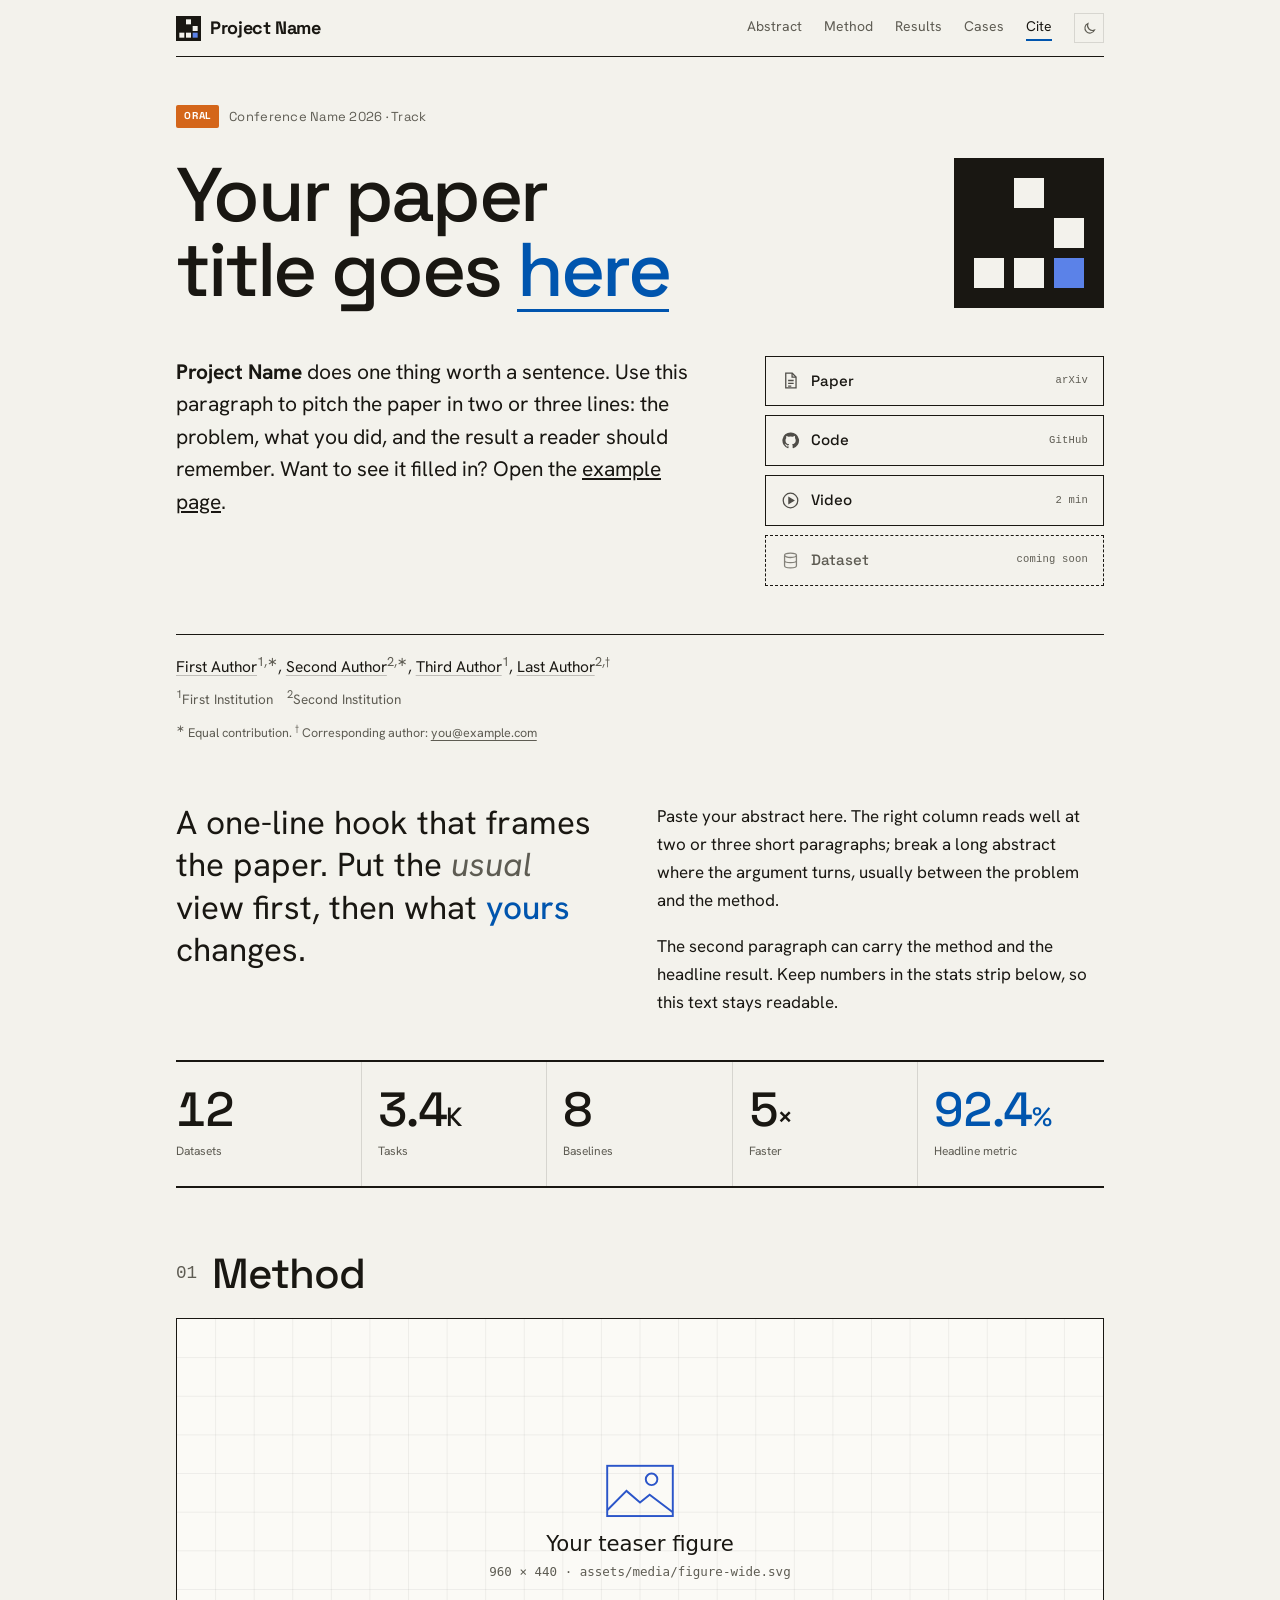
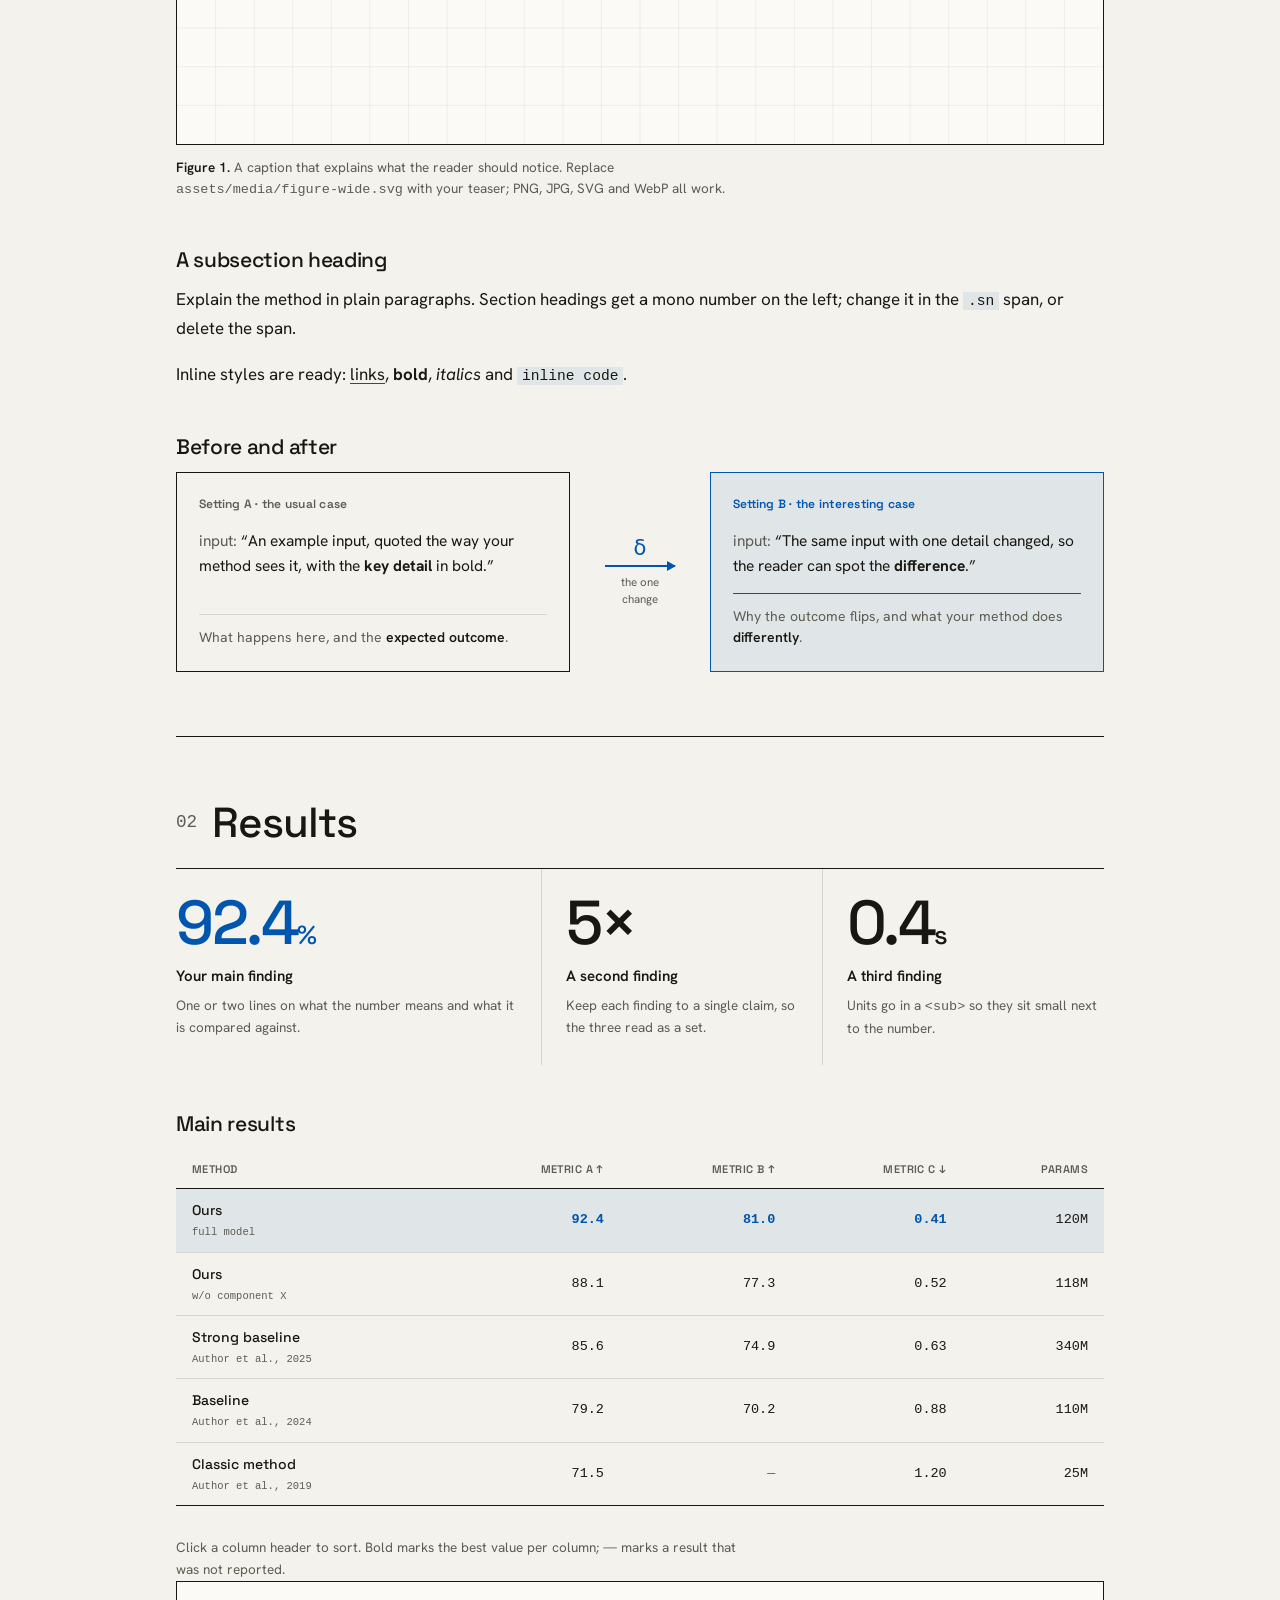
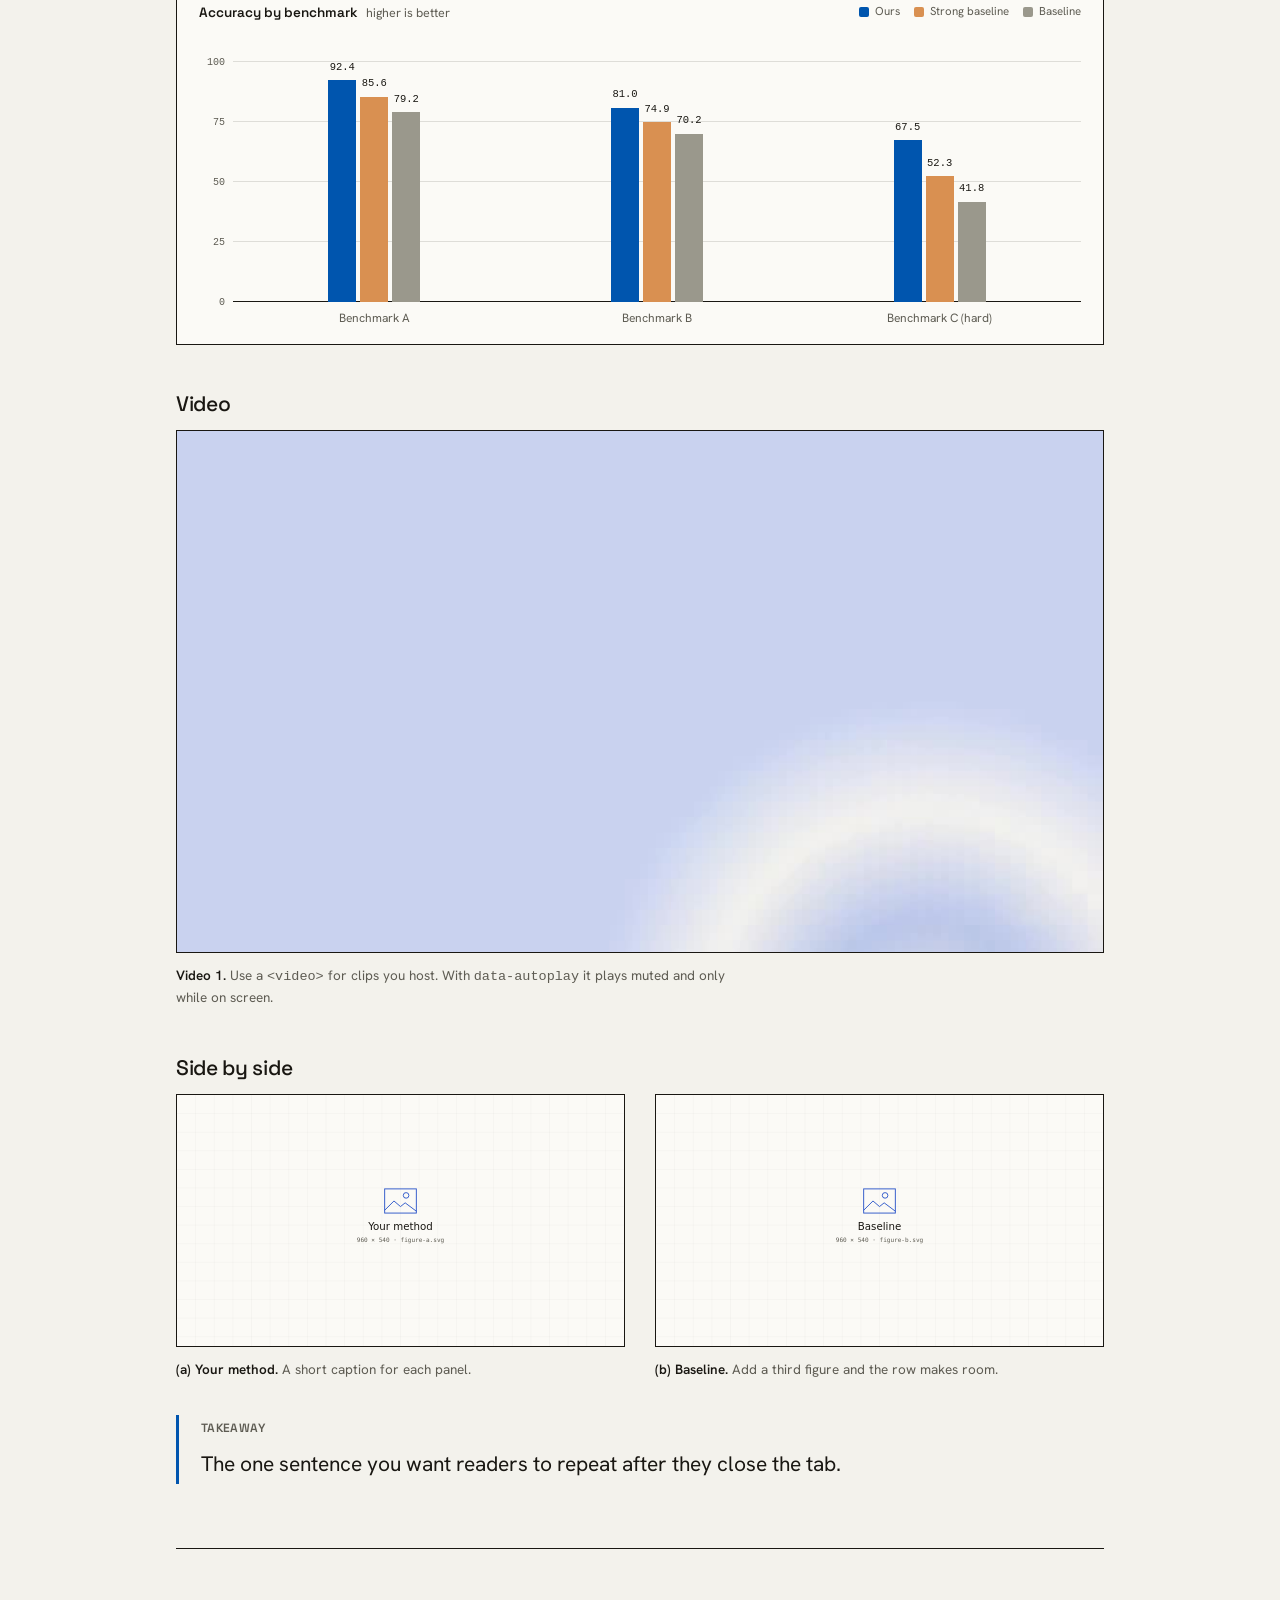
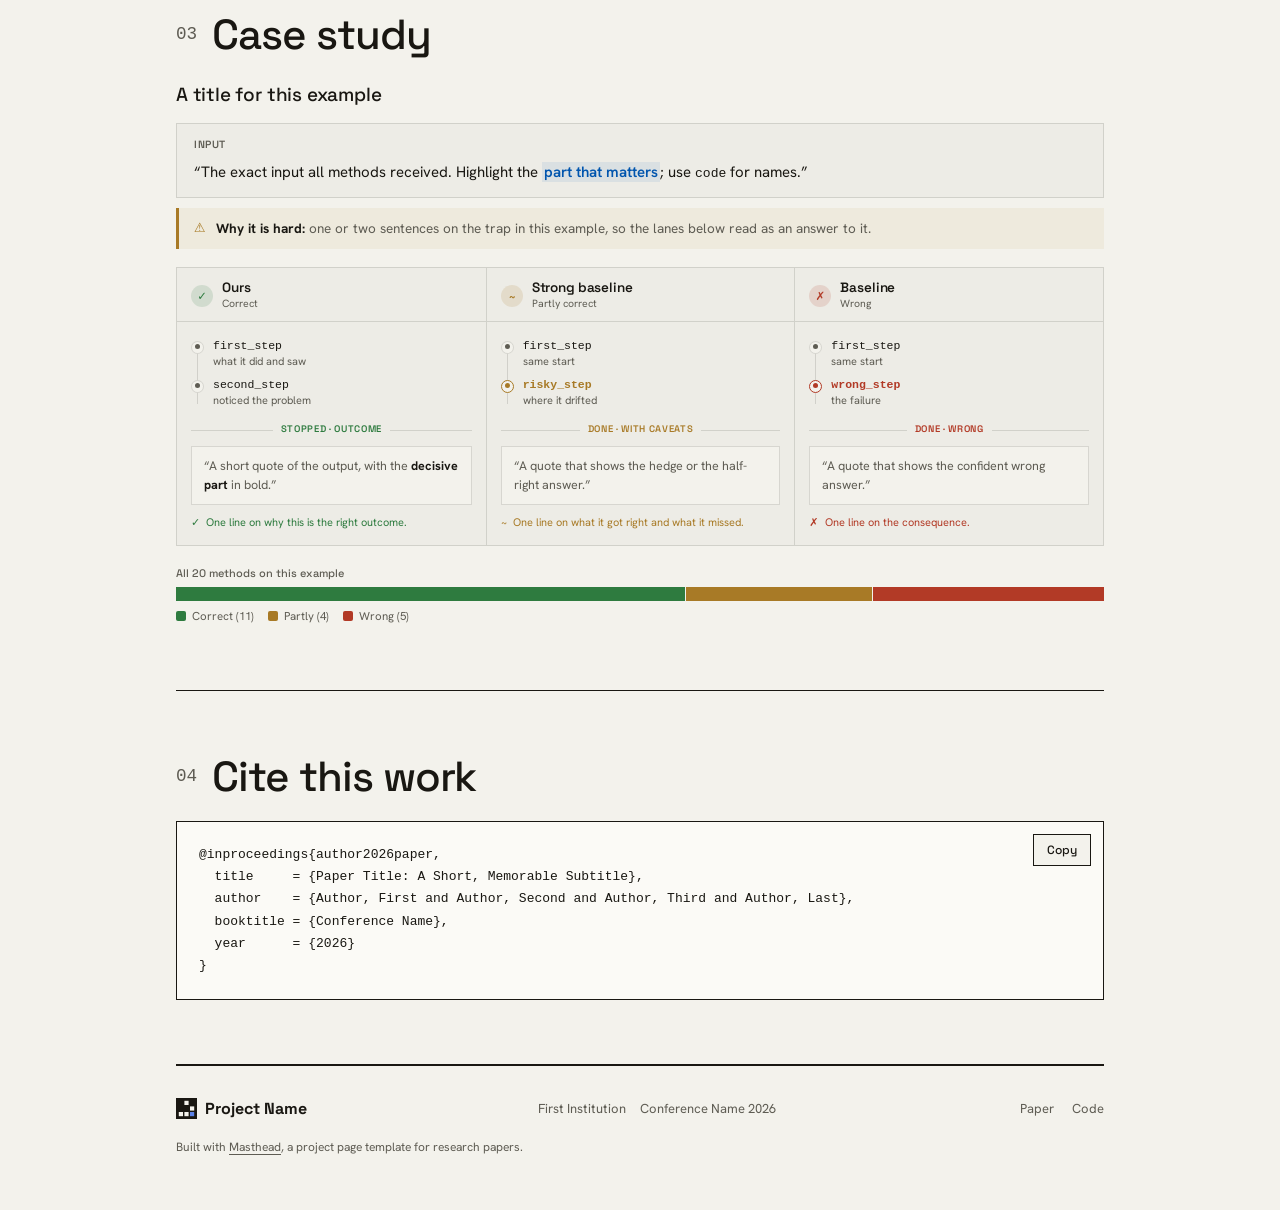
==== commit 6dc5164f: "Clarify footer credit, add social preview cards, back-to-top and structured data" ====
--- a/index.html
+++ b/index.html
@@ -21,8 +21,16 @@
 <meta property="og:title" content="Paper Title: A Short, Memorable Subtitle">
 <meta property="og:description" content="One or two sentences that summarize the paper.">
 <meta property="og:url" content="https://your-username.github.io/your-project/">
-<meta property="og:image" content="https://your-username.github.io/your-project/assets/media/figure-wide.svg">
+<!-- link previews need an absolute URL to a 1200×630 PNG or JPG (SVG is not shown by most platforms) -->
+<meta property="og:image" content="https://your-username.github.io/your-project/assets/media/social-preview.png">
+<meta property="og:image:width" content="1200">
+<meta property="og:image:height" content="630">
+<meta property="og:image:alt" content="Paper Title: social preview card">
 <meta name="twitter:card" content="summary_large_image">
+<meta name="twitter:title" content="Paper Title: A Short, Memorable Subtitle">
+<meta name="twitter:description" content="One or two sentences that summarize the paper.">
+<meta name="twitter:image" content="https://your-username.github.io/your-project/assets/media/social-preview.png">
+<meta name="author" content="First Author, Second Author, Third Author, Last Author">
 <!-- Google Scholar reads these citation_* tags: one citation_author per author, "Last, First" -->
 <meta name="citation_title" content="Paper Title: A Short, Memorable Subtitle">
 <meta name="citation_author" content="Author, First">
@@ -33,6 +41,27 @@
 <meta name="citation_conference_title" content="Conference Name">
 <meta name="citation_pdf_url" content="https://your-username.github.io/your-project/paper.pdf">
 
+<!-- structured data: helps search engines show the paper as a scholarly article -->
+<script type="application/ld+json">
+{
+  "@context": "https://schema.org",
+  "@type": "ScholarlyArticle",
+  "headline": "Paper Title: A Short, Memorable Subtitle",
+  "description": "One or two sentences that summarize the paper.",
+  "url": "https://your-username.github.io/your-project/",
+  "sameAs": "https://arxiv.org/abs/0000.00000",
+  "image": "https://your-username.github.io/your-project/assets/media/social-preview.png",
+  "datePublished": "2026",
+  "publication": {"@type": "PublicationEvent", "name": "Conference Name 2026"},
+  "author": [
+    {"@type": "Person", "name": "First Author"},
+    {"@type": "Person", "name": "Second Author"},
+    {"@type": "Person", "name": "Third Author"},
+    {"@type": "Person", "name": "Last Author"}
+  ],
+  "sourceOrganization": {"@type": "Organization", "name": "First Institution"}
+}
+</script>
 <link rel="icon" href="assets/logo.svg" type="image/svg+xml">
 <!-- apply the reader's saved light/dark choice before first paint -->
 <script>
@@ -337,6 +366,8 @@
   </main>
 
   <!-- ===== MODULE: footer — keep the Masthead credit if the template helped you ===== -->
+  <!-- Like this page? It uses Masthead (MIT): https://github.com/AntiQuality/masthead-project-page-template
+       You are free to reuse it; a link back in the footer is appreciated. -->
   <footer>
     <div class="fb"><img src="assets/logo.svg" alt="" width="21" height="21">Project Name</div>
     <div class="fl"><span>First Institution</span><span>Conference Name 2026</span></div>
@@ -344,9 +375,11 @@
       <a href="https://arxiv.org/abs/0000.00000" target="_blank" rel="noopener">Paper</a>
       <a href="https://github.com/your-username/your-project" target="_blank" rel="noopener">Code</a>
     </div>
-    <p class="credit">Page built with <a href="https://github.com/AntiQuality/masthead-project-page-template" target="_blank" rel="noopener">Masthead</a>.</p>
+    <p class="credit">Built with <a href="https://github.com/AntiQuality/masthead-project-page-template" target="_blank" rel="noopener">Masthead</a>, a project page template for research papers.</p>
   </footer>
 </div>
+<!-- back-to-top button: appears after the first screen; delete to remove -->
+<a class="to-top" href="#top" aria-label="Back to top"><svg viewBox="0 0 24 24" fill="none" stroke="currentColor" stroke-width="1.8" aria-hidden="true"><path d="M12 19V5M5.5 11.5L12 5l6.5 6.5"/></svg></a>
 <script src="assets/js/masthead.js" defer></script>
 </body>
 </html>
--- a/assets/css/masthead.css
+++ b/assets/css/masthead.css
@@ -267,6 +267,13 @@
 .obar span{display:block;height:100%;background:var(--c)}
 .obar+.legend{margin-top:6px}
 
+/* ---- back to top ------------------------------------------------------- */
+.to-top{position:fixed;right:clamp(14px,3vw,28px);bottom:clamp(14px,3vw,28px);z-index:40;display:grid;place-items:center;width:40px;height:40px;border:1px solid var(--rule);background:var(--bg);color:var(--ink);transition:background .18s,color .18s,opacity .25s,translate .25s}
+.to-top:hover{background:var(--ink);color:var(--bg)}
+.to-top svg{width:17px;height:17px;display:block}
+html.js .to-top{opacity:0;translate:0 8px;pointer-events:none}
+html.js .to-top.on{opacity:1;translate:0 0;pointer-events:auto}
+
 /* ---- motion: scroll reveal (only when JS runs) ------------------------- */
 html.js .rv{opacity:0;transform:translateY(14px);transition:opacity .55s ease,transform .55s cubic-bezier(.25,.7,.3,1)}
 html.js .rv.rv-in{opacity:1;transform:none}
@@ -333,6 +340,6 @@
   html.js .chart .bv{opacity:1;transition:none}
 }
 @media print{
-  .top,.theme,.copy{display:none}
+  .top,.theme,.copy,.to-top{display:none}
   html.js .rv{opacity:1;transform:none}
 }
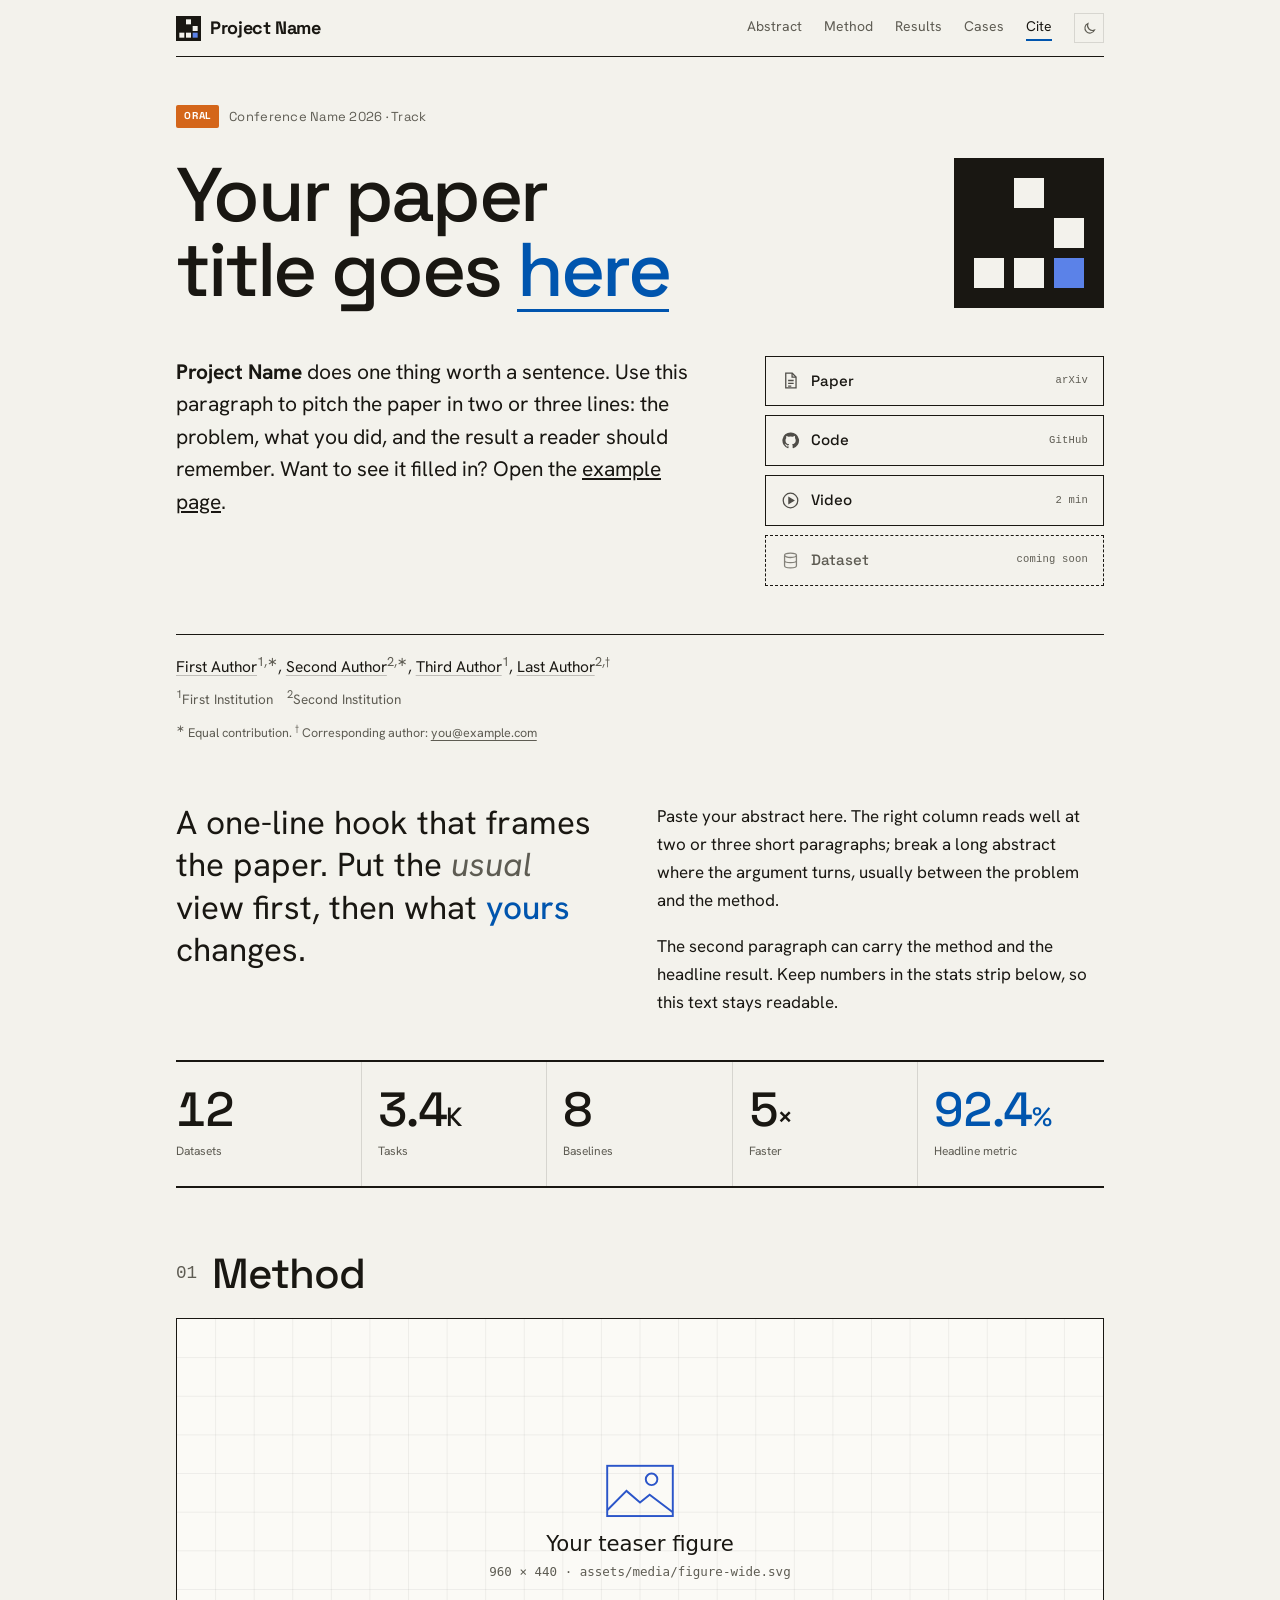
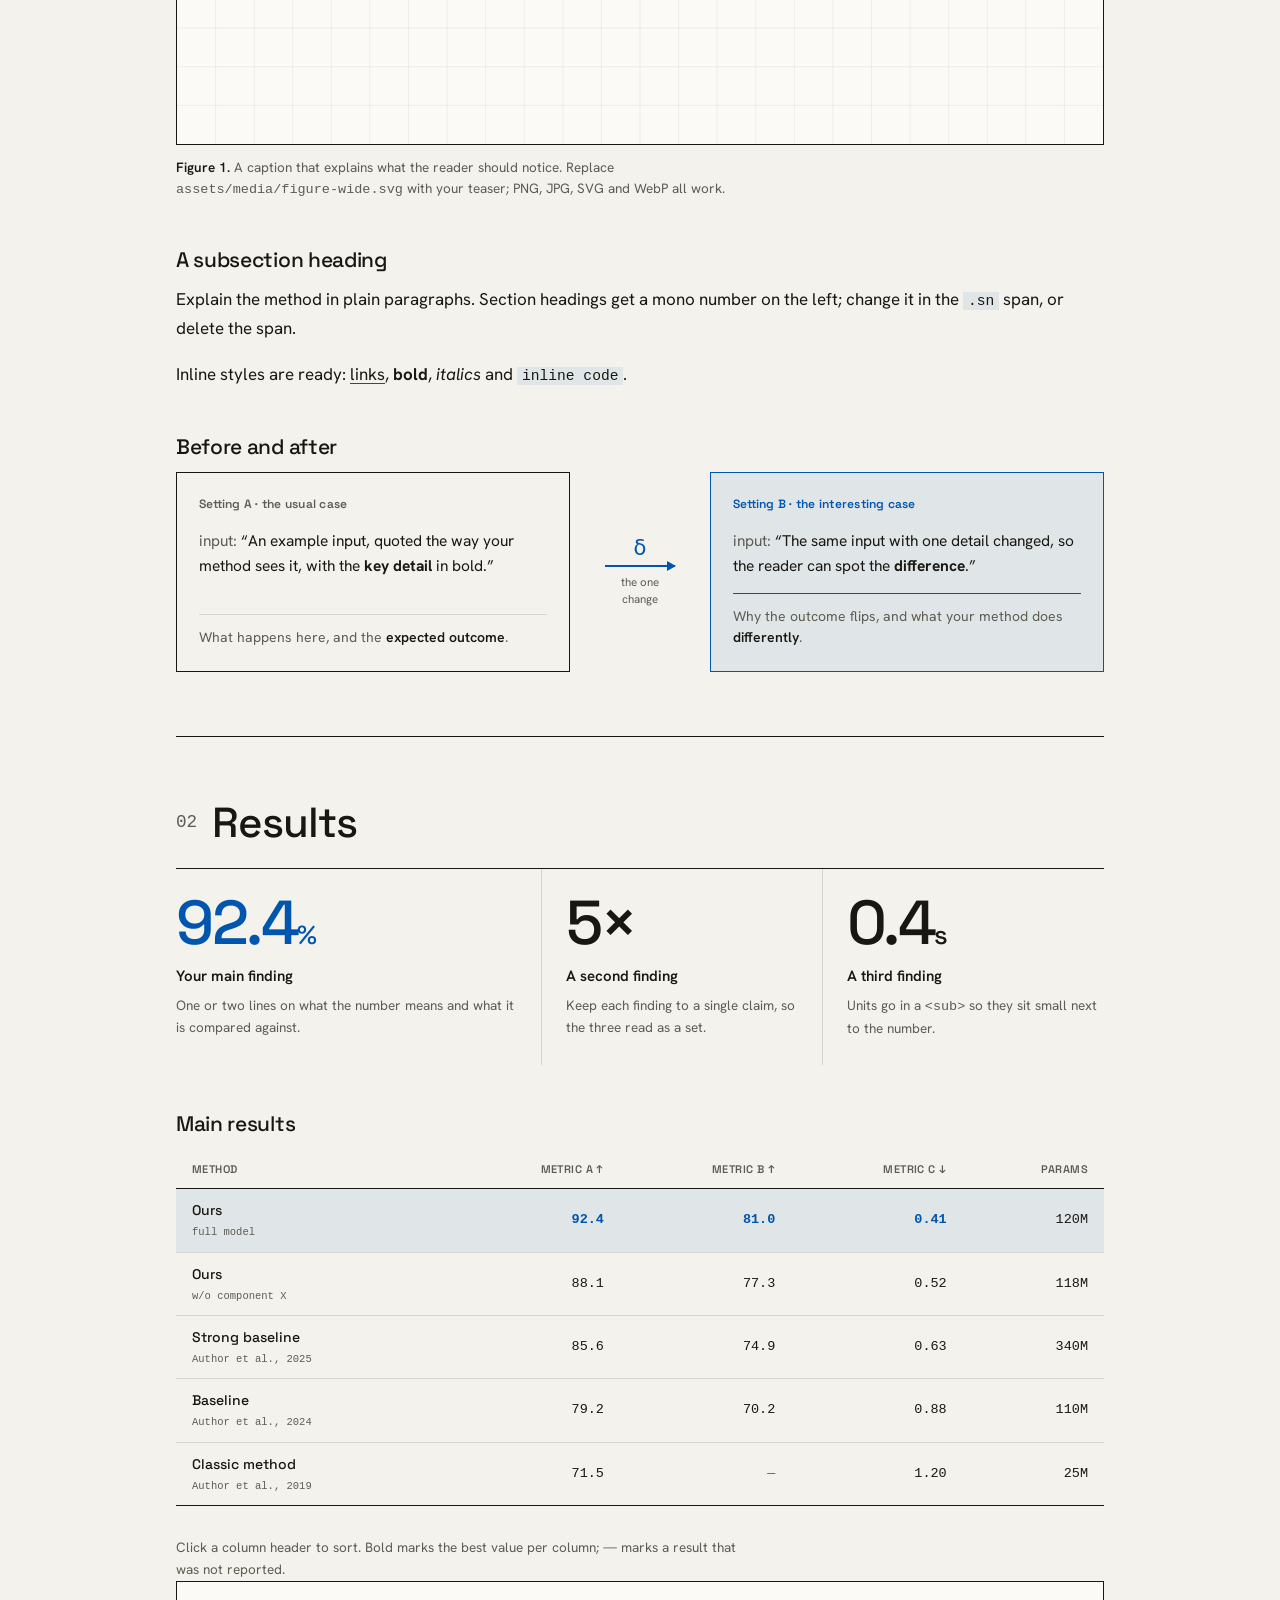
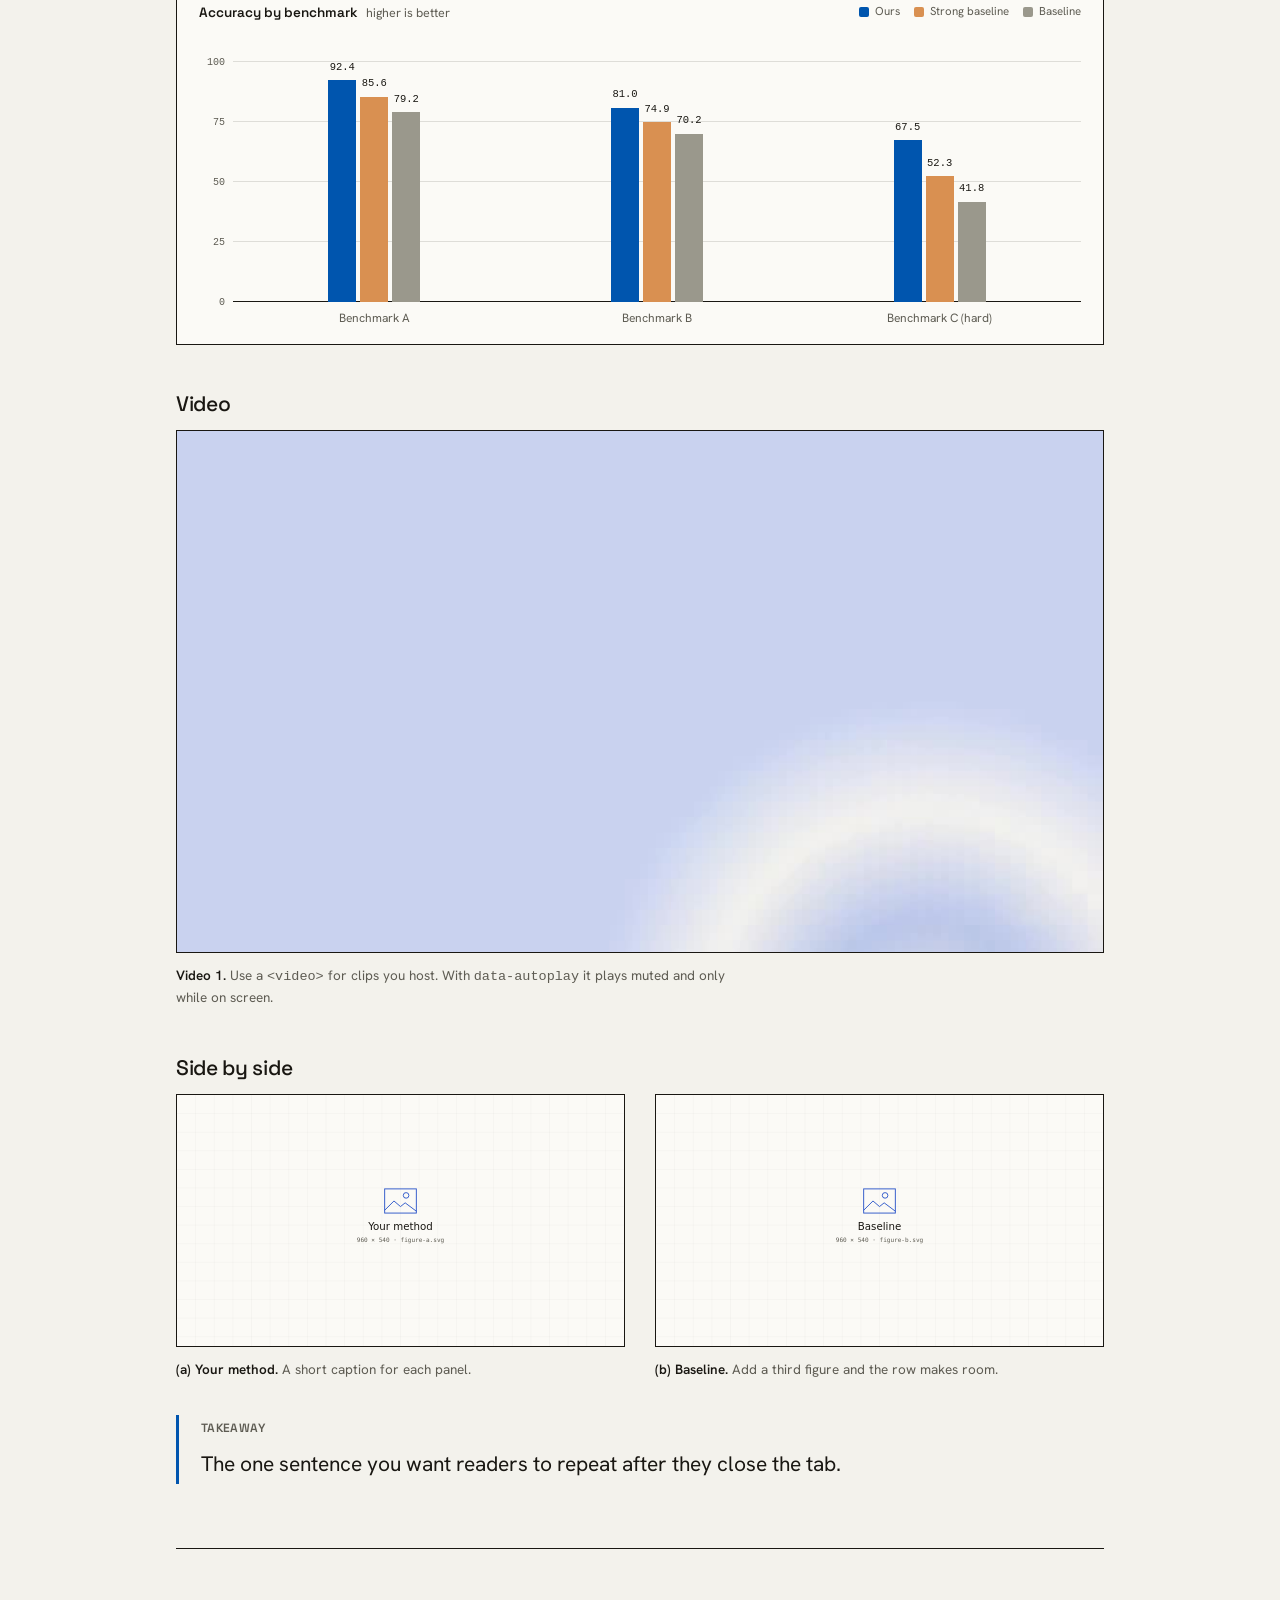
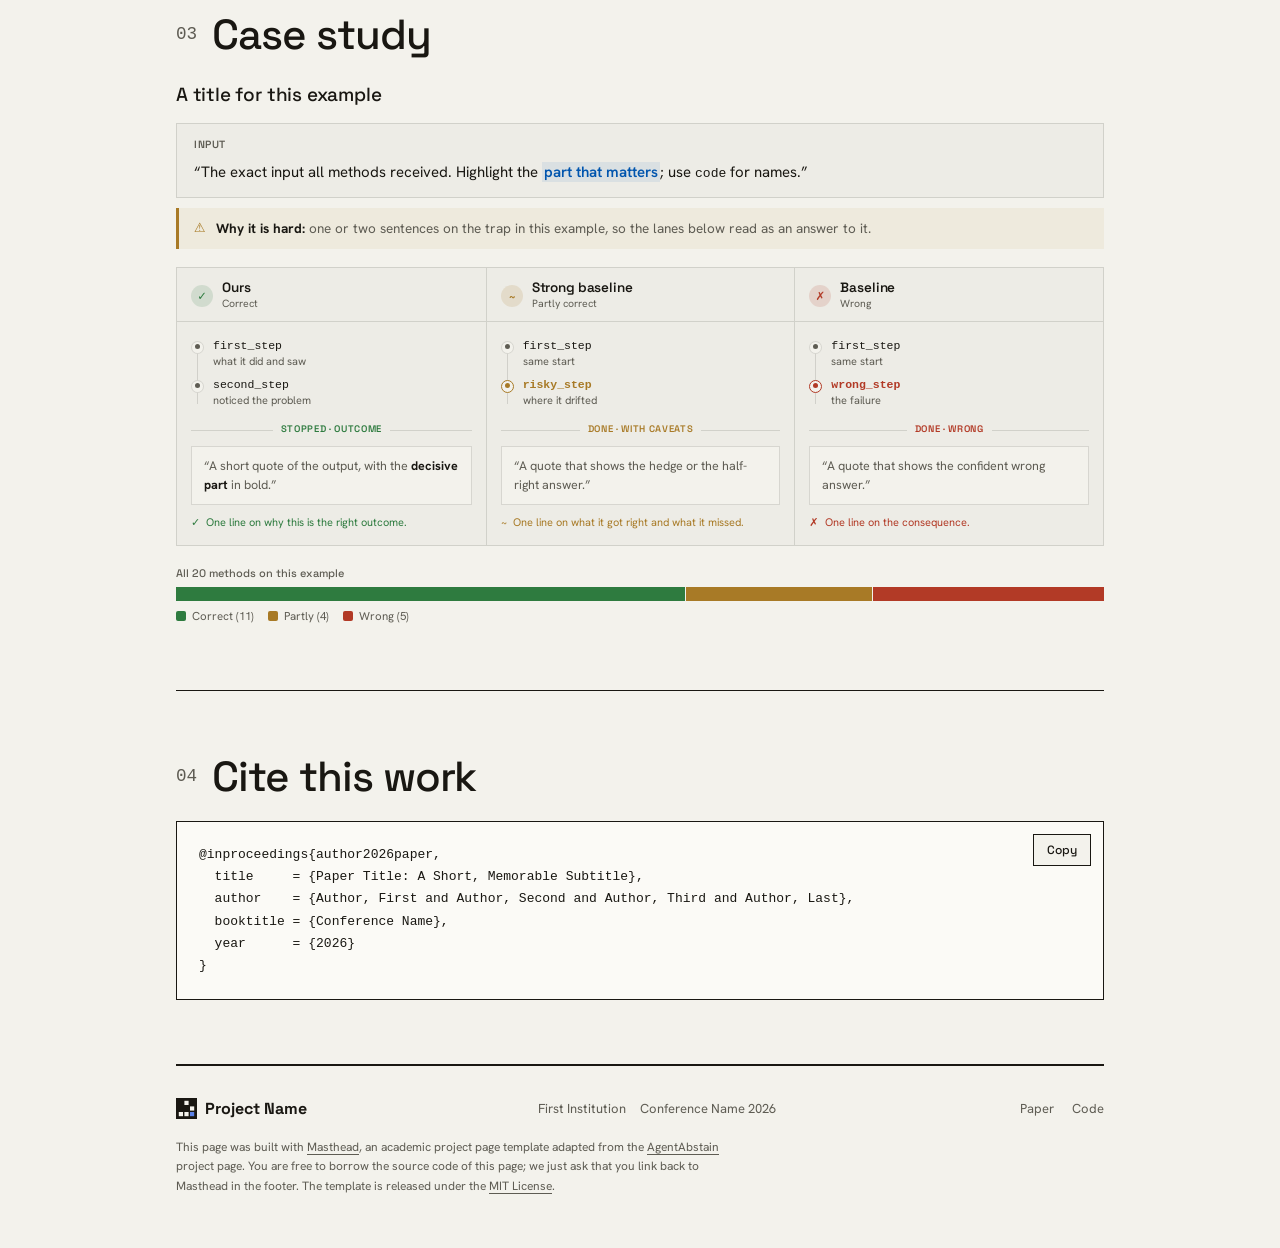
==== commit 0fb91130: "Expand footer credit with AgentAbstain origin and reuse note" ====
--- a/index.html
+++ b/index.html
@@ -366,8 +366,10 @@
   </main>
 
   <!-- ===== MODULE: footer — keep the Masthead credit if the template helped you ===== -->
-  <!-- Like this page? It uses Masthead (MIT): https://github.com/AntiQuality/masthead-project-page-template
-       You are free to reuse it; a link back in the footer is appreciated. -->
+  <!-- Like this page? It uses Masthead, an academic project page template (MIT):
+       https://github.com/AntiQuality/masthead-project-page-template
+       adapted from the AgentAbstain project page (https://agentabstain.github.io).
+       You are free to reuse it; we just ask for a link back to Masthead in the footer. -->
   <footer>
     <div class="fb"><img src="assets/logo.svg" alt="" width="21" height="21">Project Name</div>
     <div class="fl"><span>First Institution</span><span>Conference Name 2026</span></div>
@@ -375,7 +377,8 @@
       <a href="https://arxiv.org/abs/0000.00000" target="_blank" rel="noopener">Paper</a>
       <a href="https://github.com/your-username/your-project" target="_blank" rel="noopener">Code</a>
     </div>
-    <p class="credit">Built with <a href="https://github.com/AntiQuality/masthead-project-page-template" target="_blank" rel="noopener">Masthead</a>, a project page template for research papers.</p>
+    <!-- the credit line: keep it if Masthead helped you; the second sentence asks anyone who copies your page to do the same -->
+    <p class="credit">This page was built with <a href="https://github.com/AntiQuality/masthead-project-page-template" target="_blank" rel="noopener">Masthead</a>, an academic project page template adapted from the <a href="https://agentabstain.github.io" target="_blank" rel="noopener">AgentAbstain</a> project page. You are free to borrow the source code of this page; we just ask that you link back to Masthead in the footer. The template is released under the <a href="https://github.com/AntiQuality/masthead-project-page-template/blob/main/LICENSE" target="_blank" rel="noopener">MIT License</a>.</p>
   </footer>
 </div>
 <!-- back-to-top button: appears after the first screen; delete to remove -->
--- a/assets/css/masthead.css
+++ b/assets/css/masthead.css
@@ -142,7 +142,7 @@
 footer .fr{display:flex;gap:18px}
 footer .fr a{color:var(--muted);text-decoration:none}
 footer .fr a:hover{color:var(--ink)}
-.credit{width:100%;font-size:12px;color:var(--muted);margin:0}
+.credit{width:100%;max-width:78ch;font-size:12px;line-height:1.6;color:var(--muted);margin:0}
 .credit a{text-underline-offset:3px;text-decoration-thickness:1px}
 .credit a:hover{color:var(--ink)}
 
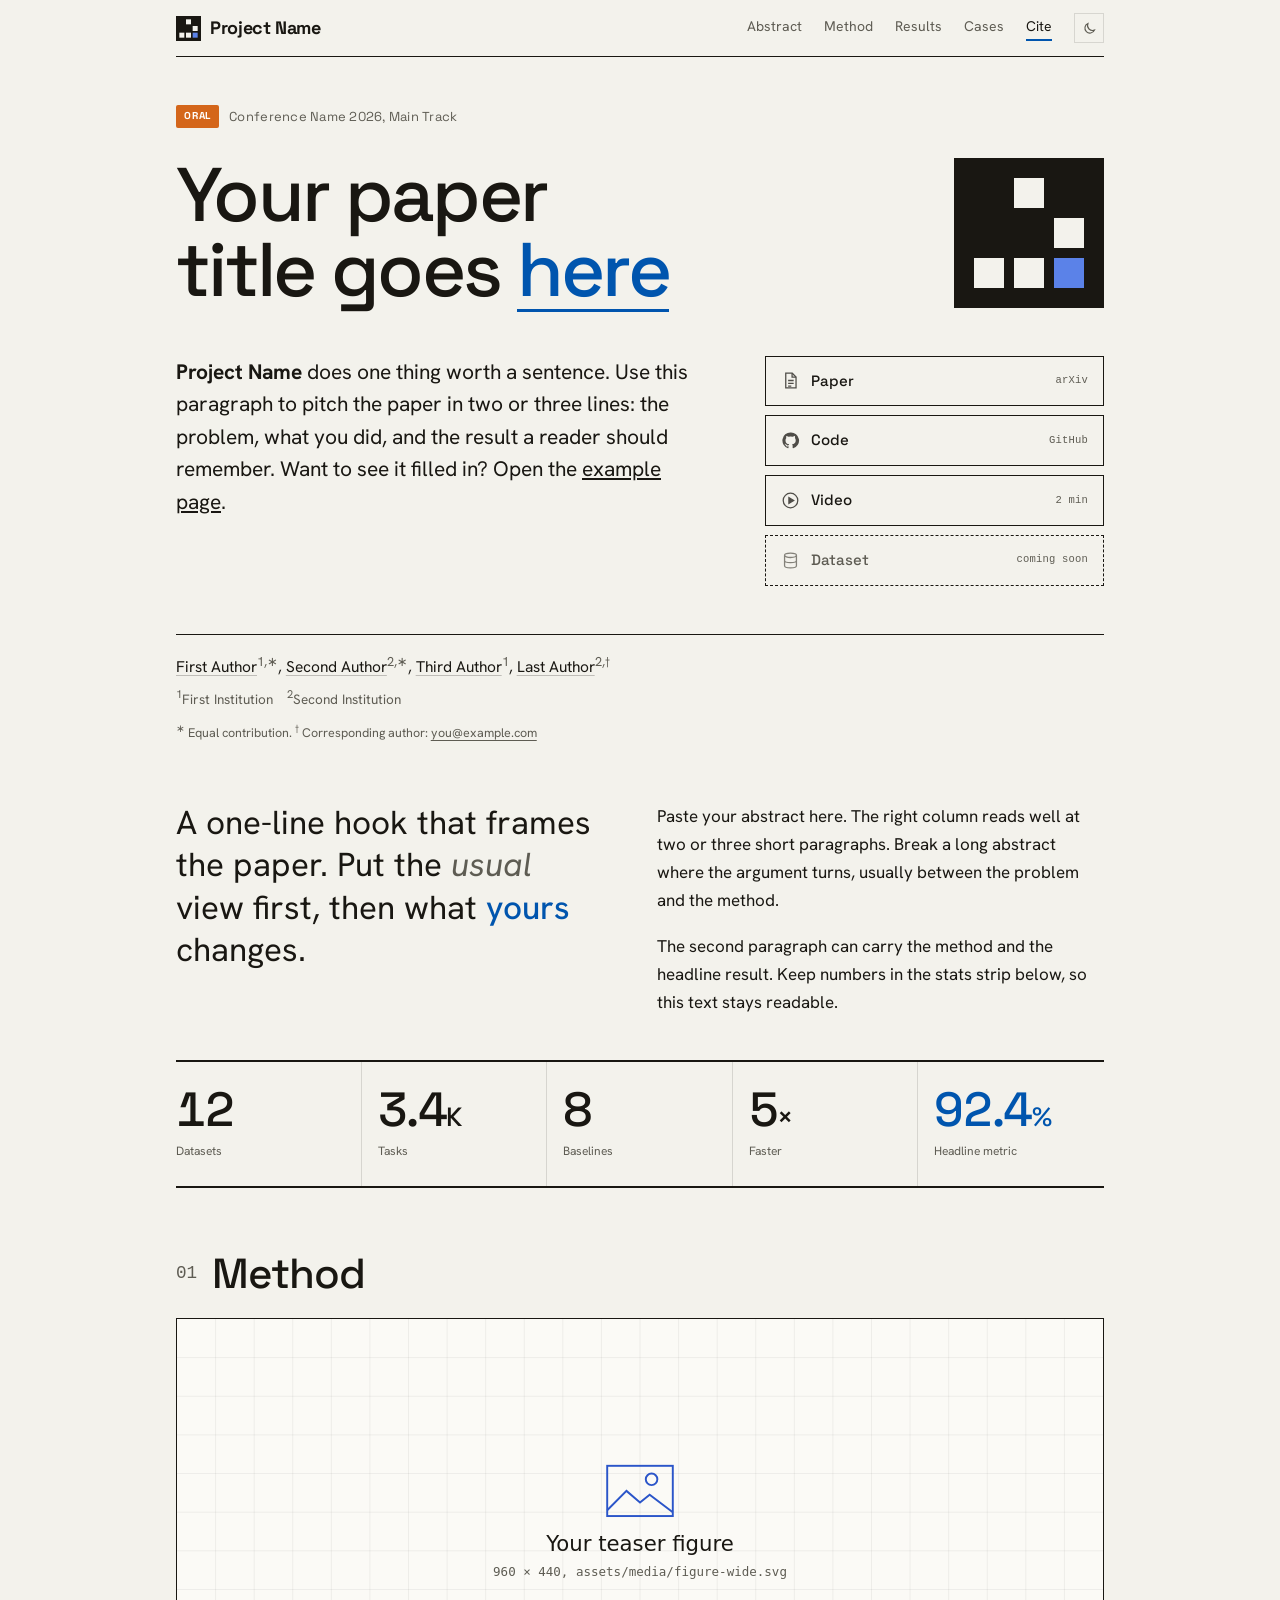
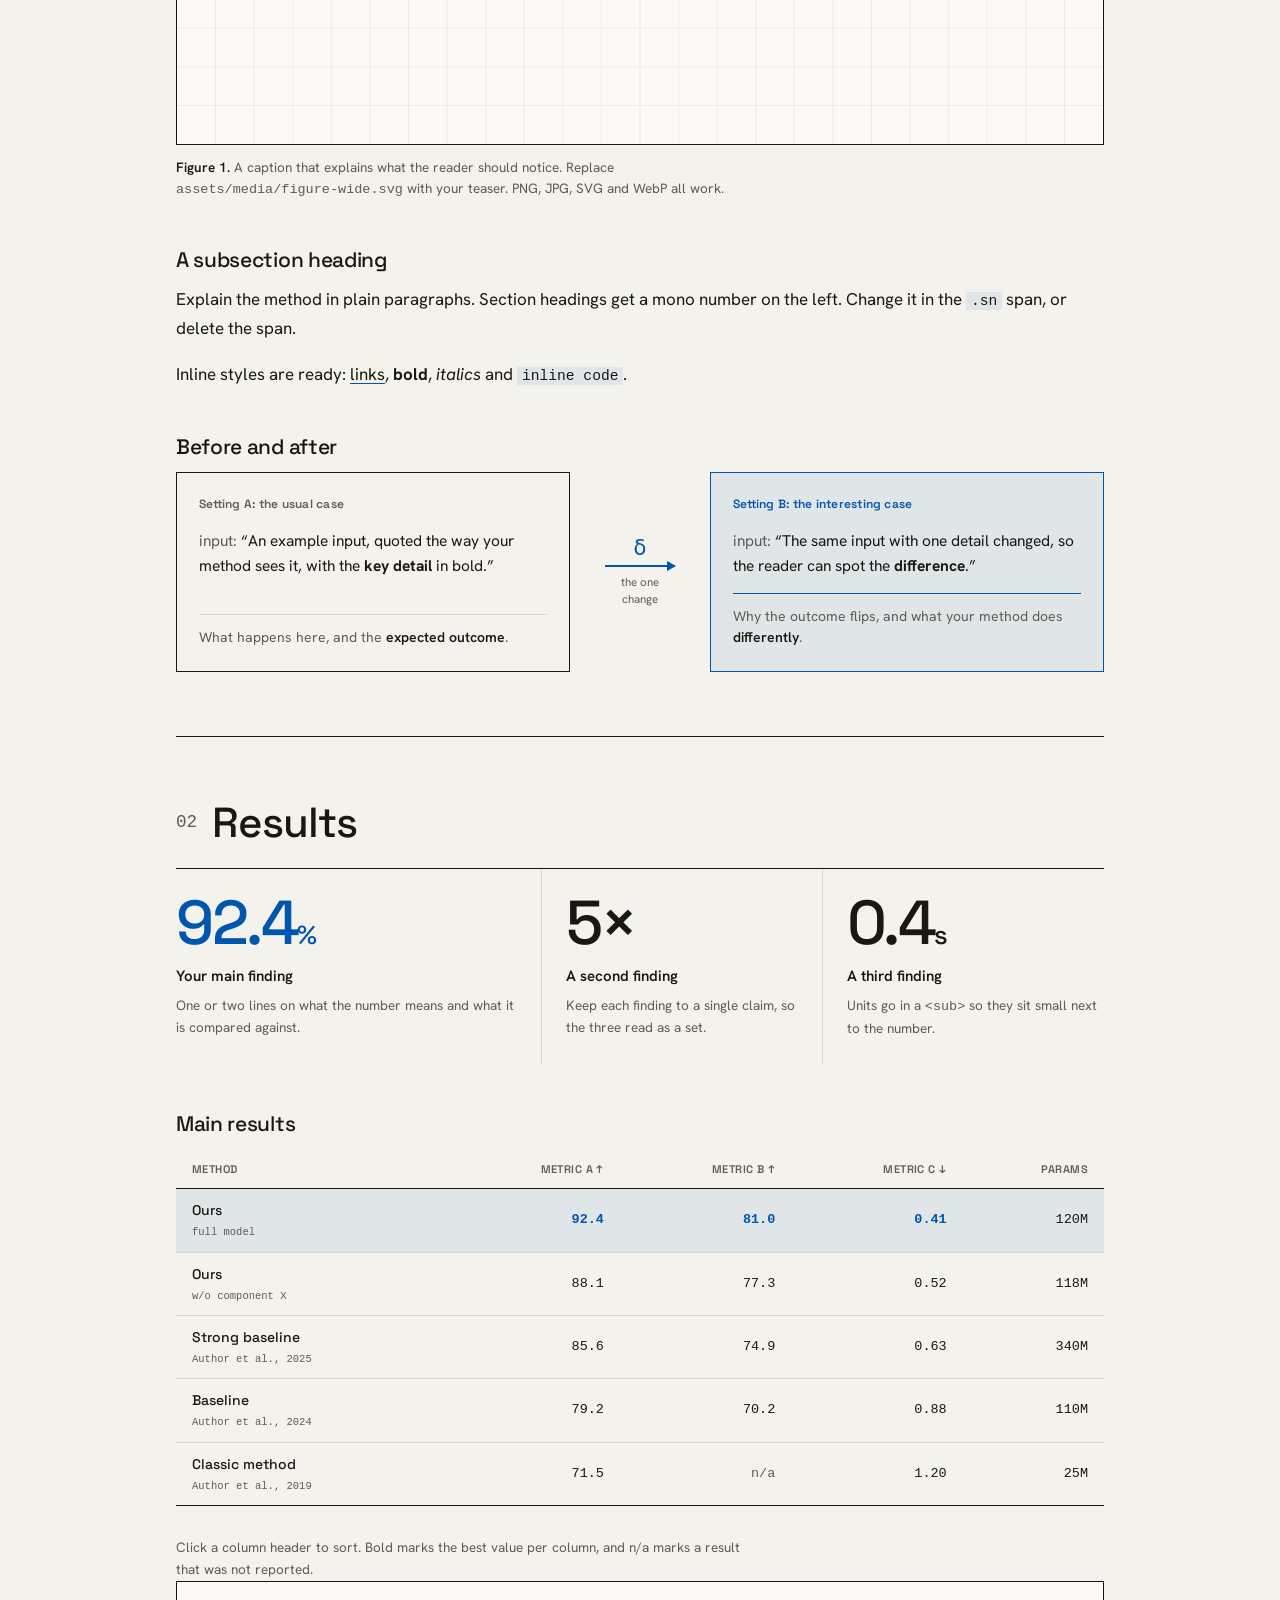
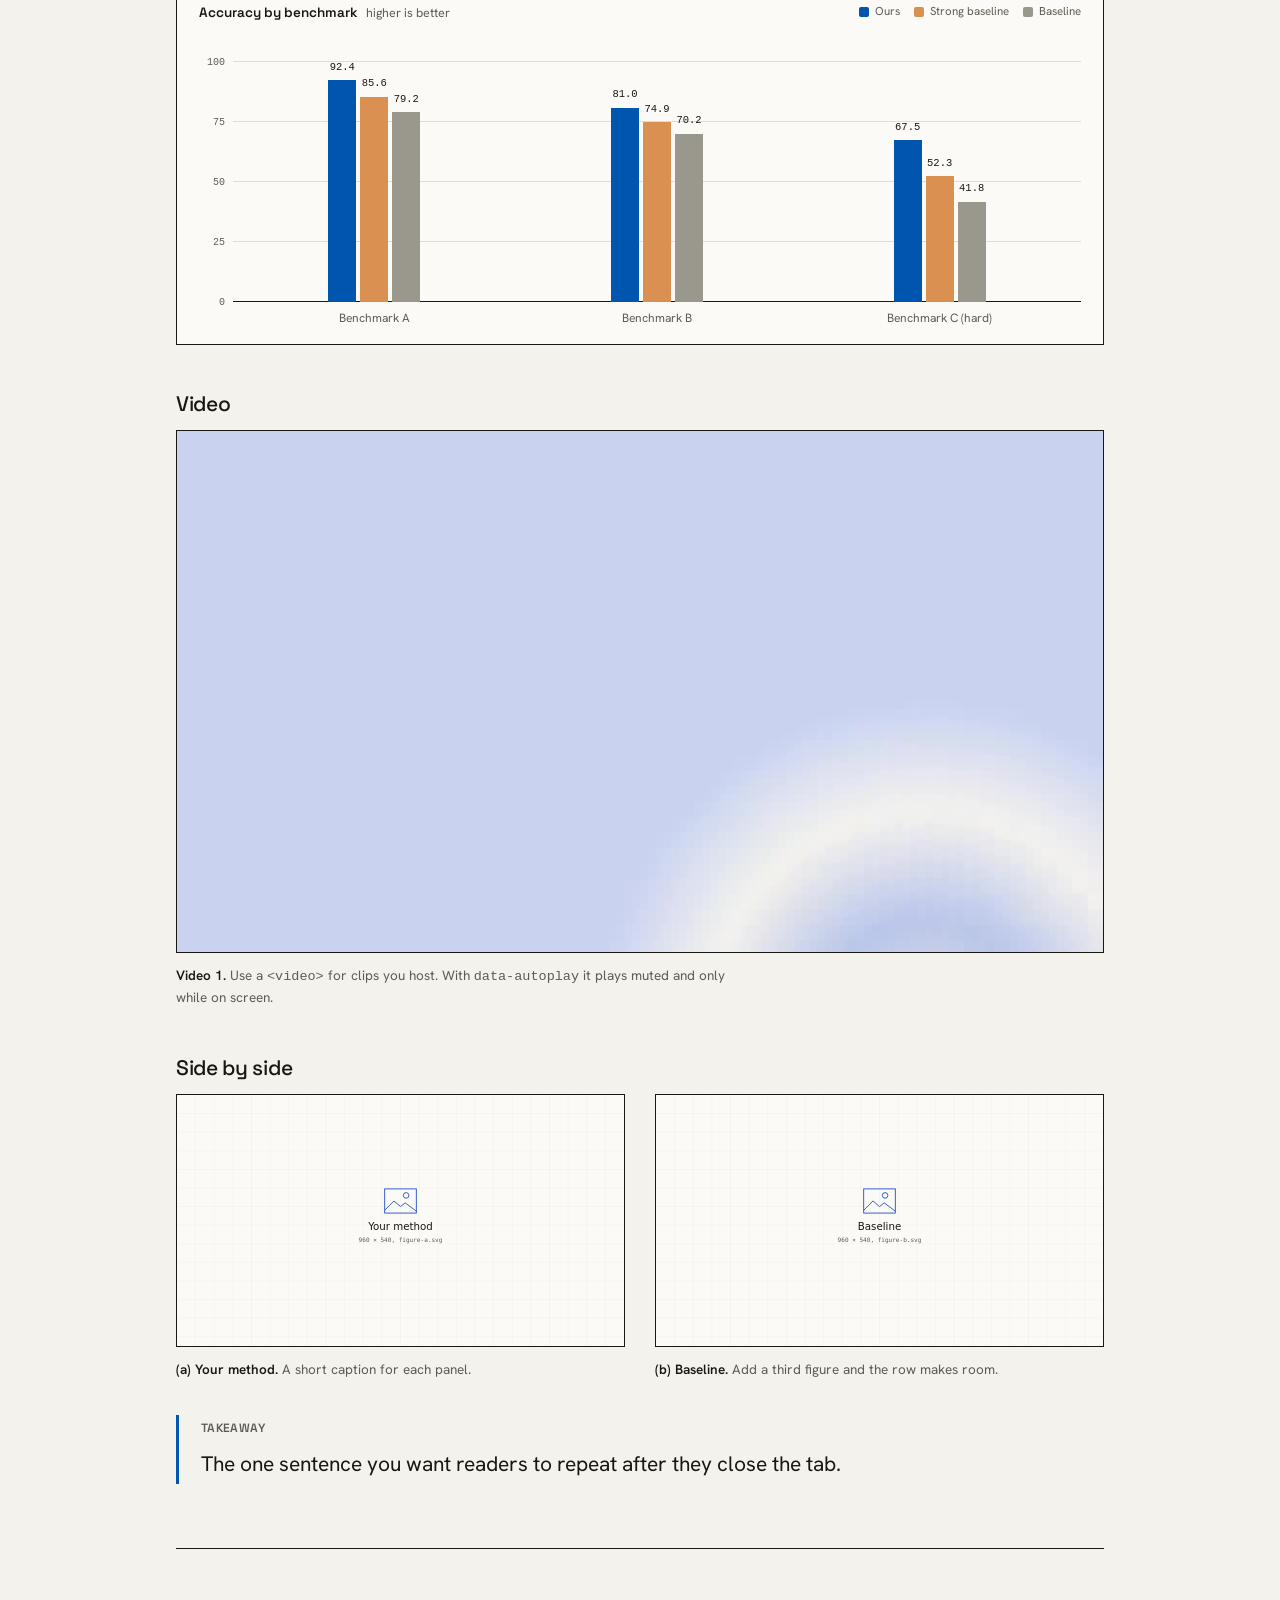
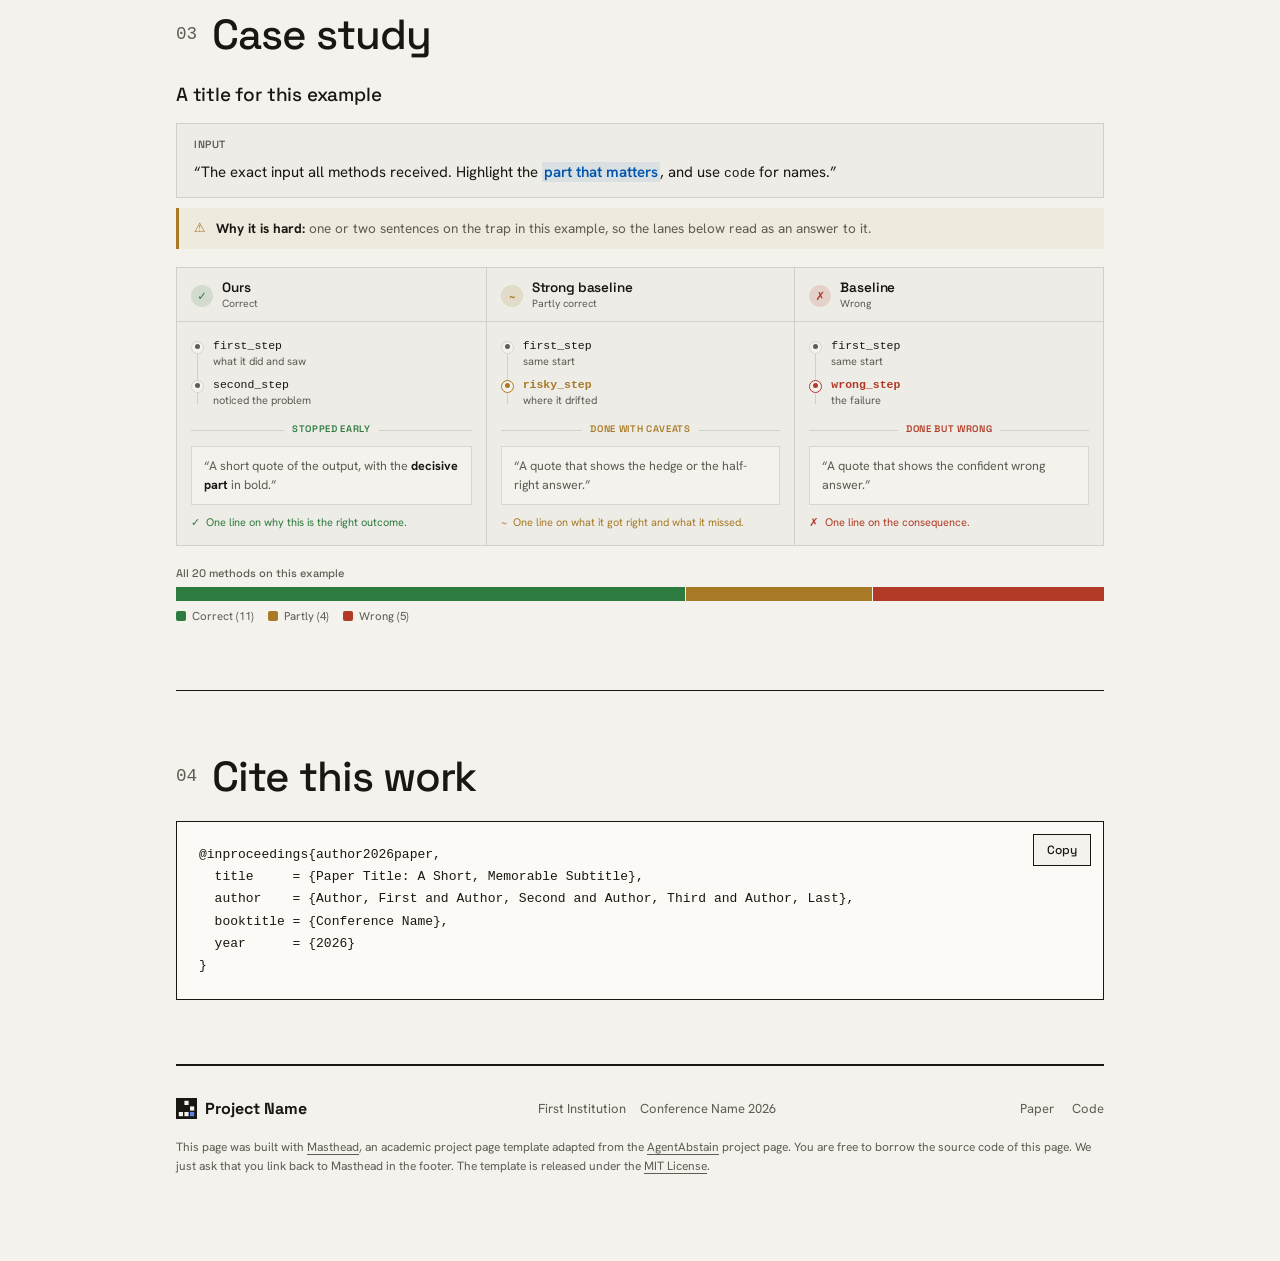
==== commit 5417e4e2: "Remove dashes, middle dots and semicolons from copy" ====
--- a/index.html
+++ b/index.html
@@ -4,13 +4,13 @@
 <meta charset="utf-8">
 <meta name="viewport" content="width=device-width, initial-scale=1">
 <!--
-  Masthead — a project page template for research papers.
+  Masthead, an academic project page template for research papers.
   Everything you need to edit is marked with MODULE comments below.
   Colors and fonts: assets/css/tokens.css. Delete any module you don't need.
   A filled-in example lives in examples/rulebook.html.
 -->
 
-<!-- ===== META: title, search, social previews — replace every PAPER TITLE / URL ===== -->
+<!-- ===== META: title, search, social previews. Replace every PAPER TITLE and URL ===== -->
 <title>Paper Title: A Short, Memorable Subtitle</title>
 <meta name="description" content="One or two sentences that summarize the paper. Search engines and link previews show this text.">
 <link rel="canonical" href="https://your-username.github.io/your-project/">
@@ -78,7 +78,7 @@
 <a class="skip" href="#main">Skip to content</a>
 <div class="wrap">
 
-  <!-- ===== MODULE: top bar — brand + section links (one link per section id) ===== -->
+  <!-- ===== MODULE: top bar. Brand + section links (one link per section id) ===== -->
   <header class="top">
     <div class="top-in">
       <a class="brand" href="#top"><img src="assets/logo.svg" alt="" width="25" height="25">Project Name</a>
@@ -100,13 +100,13 @@
 
   <main id="main">
 
-  <!-- ===== MODULE: hero — venue, title, one-paragraph pitch, resource links, authors ===== -->
+  <!-- ===== MODULE: hero. Venue, title, one-paragraph pitch, resource links, authors ===== -->
   <section class="hero" id="top">
-    <p class="eyebrow"><span class="badge">Oral</span>Conference Name 2026 &middot; Track</p>
+    <p class="eyebrow"><span class="badge">Oral</span>Conference Name 2026, Main Track</p>
     <div class="title-row">
       <!-- wrap one word in <span class="hl"> for the accent underline -->
       <h1 class="title">Your paper title goes <span class="hl">here</span></h1>
-      <!-- optional logo / crest; delete the <img> if you don't have one -->
+      <!-- optional logo or crest. Delete the <img> if you don't have one -->
       <img class="hero-crest" src="assets/logo.svg" alt="Project logo" width="150" height="150">
     </div>
     <div class="hero-grid">
@@ -143,19 +143,19 @@
     </div>
   </section>
 
-  <!-- ===== MODULE: abstract — a one-line hook on the left, the abstract on the right ===== -->
+  <!-- ===== MODULE: abstract. A one-line hook on the left, the abstract on the right ===== -->
   <section class="sec abstract" id="abstract">
     <div class="abs-grid">
       <p class="lede">A one-line hook that frames the paper. Put the <em>usual</em> view first, then what <span class="hl">yours</span> changes.</p>
       <div class="prose">
-        <p>Paste your abstract here. The right column reads well at two or three short paragraphs; break a long abstract where the argument turns, usually between the problem and the method.</p>
+        <p>Paste your abstract here. The right column reads well at two or three short paragraphs. Break a long abstract where the argument turns, usually between the problem and the method.</p>
         <p>The second paragraph can carry the method and the headline result. Keep numbers in the stats strip below, so this text stays readable.</p>
       </div>
     </div>
   </section>
 
-  <!-- ===== MODULE: stats strip — 3 to 6 headline numbers (data-n counts up on scroll) ===== -->
-  <!-- keep values short (12K, not 12000); add class "key" to the one in accent color -->
+  <!-- ===== MODULE: stats strip. 3 to 6 headline numbers (data-n counts up on scroll) ===== -->
+  <!-- keep values short (12K, not 12000), and add class "key" to the one in accent color -->
   <div class="stats">
     <div class="stat"><div class="n" data-n="12">12</div><div class="l">Datasets</div></div>
     <div class="stat"><div class="n" data-n="3.4" data-dec="1">3.4<small>K</small></div><div class="l">Tasks</div></div>
@@ -164,24 +164,24 @@
     <div class="stat key"><div class="n" data-n="92.4" data-dec="1">92.4<small>%</small></div><div class="l">Headline metric</div></div>
   </div>
 
-  <!-- ===== MODULE: section with a figure — numbered heading, wide figure, caption, prose ===== -->
+  <!-- ===== MODULE: section with a figure. Numbered heading, wide figure, caption, prose ===== -->
   <section class="sec" id="method">
     <h2><span class="sn">01</span>Method</h2>
     <figure class="fig">
       <img class="frame" src="assets/media/figure-wide.svg" width="960" height="440" alt="Describe the figure for screen readers" loading="lazy">
-      <figcaption><b>Figure 1.</b> A caption that explains what the reader should notice. Replace <code>assets/media/figure-wide.svg</code> with your teaser; PNG, JPG, SVG and WebP all work.</figcaption>
+      <figcaption><b>Figure 1.</b> A caption that explains what the reader should notice. Replace <code>assets/media/figure-wide.svg</code> with your teaser. PNG, JPG, SVG and WebP all work.</figcaption>
     </figure>
     <h3 class="subh">A subsection heading</h3>
     <div class="prose">
-      <p>Explain the method in plain paragraphs. Section headings get a mono number on the left; change it in the <code>.sn</code> span, or delete the span.</p>
+      <p>Explain the method in plain paragraphs. Section headings get a mono number on the left. Change it in the <code>.sn</code> span, or delete the span.</p>
       <p>Inline styles are ready: <a href="#results">links</a>, <b>bold</b>, <em>italics</em> and <code>inline code</code>.</p>
     </div>
 
     <h3 class="subh">Before and after</h3>
-    <!-- ===== MODULE: comparison cards — two inputs and the one change between them; add class "hi" to the card to emphasize ===== -->
+    <!-- ===== MODULE: comparison cards. Two inputs and the one change between them. Add class "hi" to the card to emphasize ===== -->
     <div class="pair">
       <div class="card">
-        <div class="ct">Setting A &middot; the usual case</div>
+        <div class="ct">Setting A: the usual case</div>
         <p class="q"><span class="who">input:</span> &ldquo;An example input, quoted the way your method sees it, with the <b>key detail</b> in bold.&rdquo;</p>
         <div class="r">What happens here, and the <b>expected outcome</b>.</div>
       </div>
@@ -191,14 +191,14 @@
         <div>the one change</div>
       </div>
       <div class="card hi">
-        <div class="ct">Setting B &middot; the interesting case</div>
+        <div class="ct">Setting B: the interesting case</div>
         <p class="q"><span class="who">input:</span> &ldquo;The same input with one detail changed, so the reader can spot the <b>difference</b>.&rdquo;</p>
         <div class="r">Why the outcome flips, and what your method does <b>differently</b>.</div>
       </div>
     </div>
   </section>
 
-  <!-- ===== MODULE: results — key numbers, video, side-by-side figures, callout ===== -->
+  <!-- ===== MODULE: results. Key numbers, video, side-by-side figures, callout ===== -->
   <section class="sec" id="results">
     <h2><span class="sn">02</span>Results</h2>
     <!-- three findings: a big number, a short title, one or two lines of context -->
@@ -221,7 +221,7 @@
     </div>
 
     <h3 class="subh">Main results</h3>
-    <!-- ===== MODULE: results table — data-sort="num" / "text" on a <th> makes it sortable; class "best" highlights a row ===== -->
+    <!-- ===== MODULE: results table. Data-sort="num" or "text" on a <th> makes it sortable, and class "best" highlights a row ===== -->
     <div class="tbl-wrap">
       <table class="tbl">
         <thead>
@@ -232,13 +232,13 @@
           <tr><td>Ours<small>w/o component X</small></td><td>88.1</td><td>77.3</td><td>0.52</td><td>118M</td></tr>
           <tr><td>Strong baseline<small>Author et al., 2025</small></td><td>85.6</td><td>74.9</td><td>0.63</td><td>340M</td></tr>
           <tr><td>Baseline<small>Author et al., 2024</small></td><td>79.2</td><td>70.2</td><td>0.88</td><td>110M</td></tr>
-          <tr><td>Classic method<small>Author et al., 2019</small></td><td>71.5</td><td class="dim" data-v="">&mdash;</td><td>1.20</td><td>25M</td></tr>
+          <tr><td>Classic method<small>Author et al., 2019</small></td><td>71.5</td><td class="dim" data-v="">n/a</td><td>1.20</td><td>25M</td></tr>
         </tbody>
       </table>
     </div>
-    <p class="tbl-note">Click a column header to sort. Bold marks the best value per column; &mdash; marks a result that was not reported.</p>
-
-    <!-- ===== MODULE: bar chart — set --ymax on .plot, --v on each .bar; s1–s4 pick the series color ===== -->
+    <p class="tbl-note">Click a column header to sort. Bold marks the best value per column, and n/a marks a result that was not reported.</p>
+
+    <!-- ===== MODULE: bar chart. Set --ymax on .plot and --v on each .bar. Classes s1 to s4 pick the series color ===== -->
     <div class="chart" role="figure" aria-label="Bar chart comparing methods across three benchmarks">
       <div class="chart-top">
         <div class="chart-t">Accuracy by benchmark<span>higher is better</span></div>
@@ -294,13 +294,13 @@
     </div>
   </section>
 
-  <!-- ===== MODULE: case study — the input, an optional "why it is hard" note, one lane per method ===== -->
-  <!-- lane classes: good / warn / bad set the color; .ts.crit marks the step where things went wrong -->
+  <!-- ===== MODULE: case study. The input, an optional "why it is hard" note and one lane per method ===== -->
+  <!-- lane classes good, warn and bad set the color, and .ts.crit marks the step where things went wrong -->
   <section class="sec" id="cases">
     <h2><span class="sn">03</span>Case study</h2>
     <div class="case">
       <h3 class="case-h">A title for this example</h3>
-      <div class="case-q"><span class="cq-label">Input</span>&ldquo;The exact input all methods received. Highlight the <mark>part that matters</mark>; use <code>code</code> for names.&rdquo;</div>
+      <div class="case-q"><span class="cq-label">Input</span>&ldquo;The exact input all methods received. Highlight the <mark>part that matters</mark>, and use <code>code</code> for names.&rdquo;</div>
       <div class="trig"><span>&#9888;</span><p><b>Why it is hard:</b> one or two sentences on the trap in this example, so the lanes below read as an answer to it.</p></div>
       <div class="lanes">
         <div class="lane good">
@@ -310,7 +310,7 @@
               <div class="ts"><i></i><div><code>first_step</code><small>what it did and saw</small></div></div>
               <div class="ts"><i></i><div><code>second_step</code><small>noticed the problem</small></div></div>
             </div>
-            <div class="lmark"><i></i><span>Stopped &middot; outcome</span><i></i></div>
+            <div class="lmark"><i></i><span>Stopped early</span><i></i></div>
             <div class="lq">&ldquo;A short quote of the output, with the <b>decisive part</b> in bold.&rdquo;</div>
             <div class="lcons"><span>&#10003;</span>One line on why this is the right outcome.</div>
           </div>
@@ -322,7 +322,7 @@
               <div class="ts"><i></i><div><code>first_step</code><small>same start</small></div></div>
               <div class="ts crit"><i></i><div><code>risky_step</code><small>where it drifted</small></div></div>
             </div>
-            <div class="lmark"><i></i><span>Done &middot; with caveats</span><i></i></div>
+            <div class="lmark"><i></i><span>Done with caveats</span><i></i></div>
             <div class="lq">&ldquo;A quote that shows the hedge or the half-right answer.&rdquo;</div>
             <div class="lcons"><span>~</span>One line on what it got right and what it missed.</div>
           </div>
@@ -334,13 +334,13 @@
               <div class="ts"><i></i><div><code>first_step</code><small>same start</small></div></div>
               <div class="ts crit"><i></i><div><code>wrong_step</code><small>the failure</small></div></div>
             </div>
-            <div class="lmark"><i></i><span>Done &middot; wrong</span><i></i></div>
+            <div class="lmark"><i></i><span>Done but wrong</span><i></i></div>
             <div class="lq">&ldquo;A quote that shows the confident wrong answer.&rdquo;</div>
             <div class="lcons"><span>&#10007;</span>One line on the consequence.</div>
           </div>
         </div>
       </div>
-      <!-- optional outcome bar: flex values are counts, colors come from s1–s4 or --good/--warn/--bad -->
+      <!-- optional outcome bar: flex values are counts, colors come from s1 to s4 or from --good, --warn and --bad -->
       <div class="obar-wrap">
         <div class="obar-label">All 20 methods on this example</div>
         <div class="obar"><span style="flex:11;--c:var(--good)" title="Correct (11)"></span><span style="flex:4;--c:var(--warn)" title="Partly correct (4)"></span><span style="flex:5;--c:var(--bad)" title="Wrong (5)"></span></div>
@@ -349,7 +349,7 @@
     </div>
   </section>
 
-  <!-- ===== MODULE: cite — paste your BibTeX inside <pre> ===== -->
+  <!-- ===== MODULE: cite. Paste your BibTeX inside <pre> ===== -->
   <section class="sec" id="cite">
     <h2><span class="sn">04</span>Cite this work</h2>
     <div class="citebox">
@@ -365,11 +365,11 @@
 
   </main>
 
-  <!-- ===== MODULE: footer — keep the Masthead credit if the template helped you ===== -->
+  <!-- ===== MODULE: footer. Keep the Masthead credit if the template helped you ===== -->
   <!-- Like this page? It uses Masthead, an academic project page template (MIT):
        https://github.com/AntiQuality/masthead-project-page-template
        adapted from the AgentAbstain project page (https://agentabstain.github.io).
-       You are free to reuse it; we just ask for a link back to Masthead in the footer. -->
+       You are free to reuse it. We just ask for a link back to Masthead in the footer. -->
   <footer>
     <div class="fb"><img src="assets/logo.svg" alt="" width="21" height="21">Project Name</div>
     <div class="fl"><span>First Institution</span><span>Conference Name 2026</span></div>
@@ -377,11 +377,11 @@
       <a href="https://arxiv.org/abs/0000.00000" target="_blank" rel="noopener">Paper</a>
       <a href="https://github.com/your-username/your-project" target="_blank" rel="noopener">Code</a>
     </div>
-    <!-- the credit line: keep it if Masthead helped you; the second sentence asks anyone who copies your page to do the same -->
-    <p class="credit">This page was built with <a href="https://github.com/AntiQuality/masthead-project-page-template" target="_blank" rel="noopener">Masthead</a>, an academic project page template adapted from the <a href="https://agentabstain.github.io" target="_blank" rel="noopener">AgentAbstain</a> project page. You are free to borrow the source code of this page; we just ask that you link back to Masthead in the footer. The template is released under the <a href="https://github.com/AntiQuality/masthead-project-page-template/blob/main/LICENSE" target="_blank" rel="noopener">MIT License</a>.</p>
+    <!-- the credit line: keep it if Masthead helped you. The second sentence asks anyone who copies your page to do the same -->
+    <p class="credit">This page was built with <a href="https://github.com/AntiQuality/masthead-project-page-template" target="_blank" rel="noopener">Masthead</a>, an academic project page template adapted from the <a href="https://agentabstain.github.io" target="_blank" rel="noopener">AgentAbstain</a> project page. You are free to borrow the source code of this page. We just ask that you link back to Masthead in the footer. The template is released under the <a href="https://github.com/AntiQuality/masthead-project-page-template/blob/main/LICENSE" target="_blank" rel="noopener">MIT License</a>.</p>
   </footer>
 </div>
-<!-- back-to-top button: appears after the first screen; delete to remove -->
+<!-- back-to-top button: appears after the first screen. Delete it to remove -->
 <a class="to-top" href="#top" aria-label="Back to top"><svg viewBox="0 0 24 24" fill="none" stroke="currentColor" stroke-width="1.8" aria-hidden="true"><path d="M12 19V5M5.5 11.5L12 5l6.5 6.5"/></svg></a>
 <script src="assets/js/masthead.js" defer></script>
 </body>
--- a/assets/css/tokens.css
+++ b/assets/css/tokens.css
@@ -1,5 +1,5 @@
 /* ==========================================================================
-   Masthead — design tokens
+   Masthead design tokens
    Change the look of the whole page here: colors, fonts, width.
    Fonts are loaded in index.html <head>; swap that <link> if you change them.
    ========================================================================== */
--- a/assets/css/masthead.css
+++ b/assets/css/masthead.css
@@ -1,5 +1,5 @@
 /* ==========================================================================
-   Masthead — components
+   Masthead components
    Colors and fonts live in tokens.css; this file only uses the variables.
    Each block below matches one copyable module in index.html.
    ========================================================================== */
@@ -75,7 +75,7 @@
 .stat{padding:24px 16px;border-right:1px solid var(--hair);min-width:0}
 .stat:first-child{padding-left:0}
 .stat:last-child{border-right:0;padding-right:0}
-/* keep values short (262K, not 262144); masthead.js shrinks any that still overflow their cell */
+/* keep values short (262K, not 262144). masthead.js shrinks any that still overflow their cell */
 .stat .n{font-family:var(--display);font-size:clamp(34px,4vw,48px);white-space:nowrap;font-weight:500;letter-spacing:-0.03em;line-height:1;font-variant-numeric:tabular-nums}
 .stat .n small{font-size:0.55em}
 .stat.key .n{color:var(--accent)}
@@ -134,7 +134,7 @@
 .citebox pre{margin:0;padding:22px;font-family:var(--mono);font-size:13px;line-height:1.7;white-space:pre-wrap;overflow-x:auto}
 
 /* ---- footer ------------------------------------------------------------ */
-footer{border-top:2px solid var(--rule);padding:30px 0 56px;display:flex;align-items:center;justify-content:space-between;flex-wrap:wrap;gap:16px;font-size:13px}
+footer{border-top:2px solid var(--rule);padding:30px 0 88px;display:flex;align-items:center;justify-content:space-between;flex-wrap:wrap;gap:16px;font-size:13px}
 footer .fb{display:flex;align-items:center;gap:8px;font-family:var(--display);font-weight:700;font-size:16px}
 footer .fb img,footer .fb svg{width:21px;height:21px;display:block}
 footer .fl{color:var(--muted)}
@@ -142,7 +142,7 @@
 footer .fr{display:flex;gap:18px}
 footer .fr a{color:var(--muted);text-decoration:none}
 footer .fr a:hover{color:var(--ink)}
-.credit{width:100%;max-width:78ch;font-size:12px;line-height:1.6;color:var(--muted);margin:0}
+.credit{width:100%;font-size:12px;line-height:1.6;color:var(--muted);margin:0}
 .credit a{text-underline-offset:3px;text-decoration-thickness:1px}
 .credit a:hover{color:var(--ink)}
 
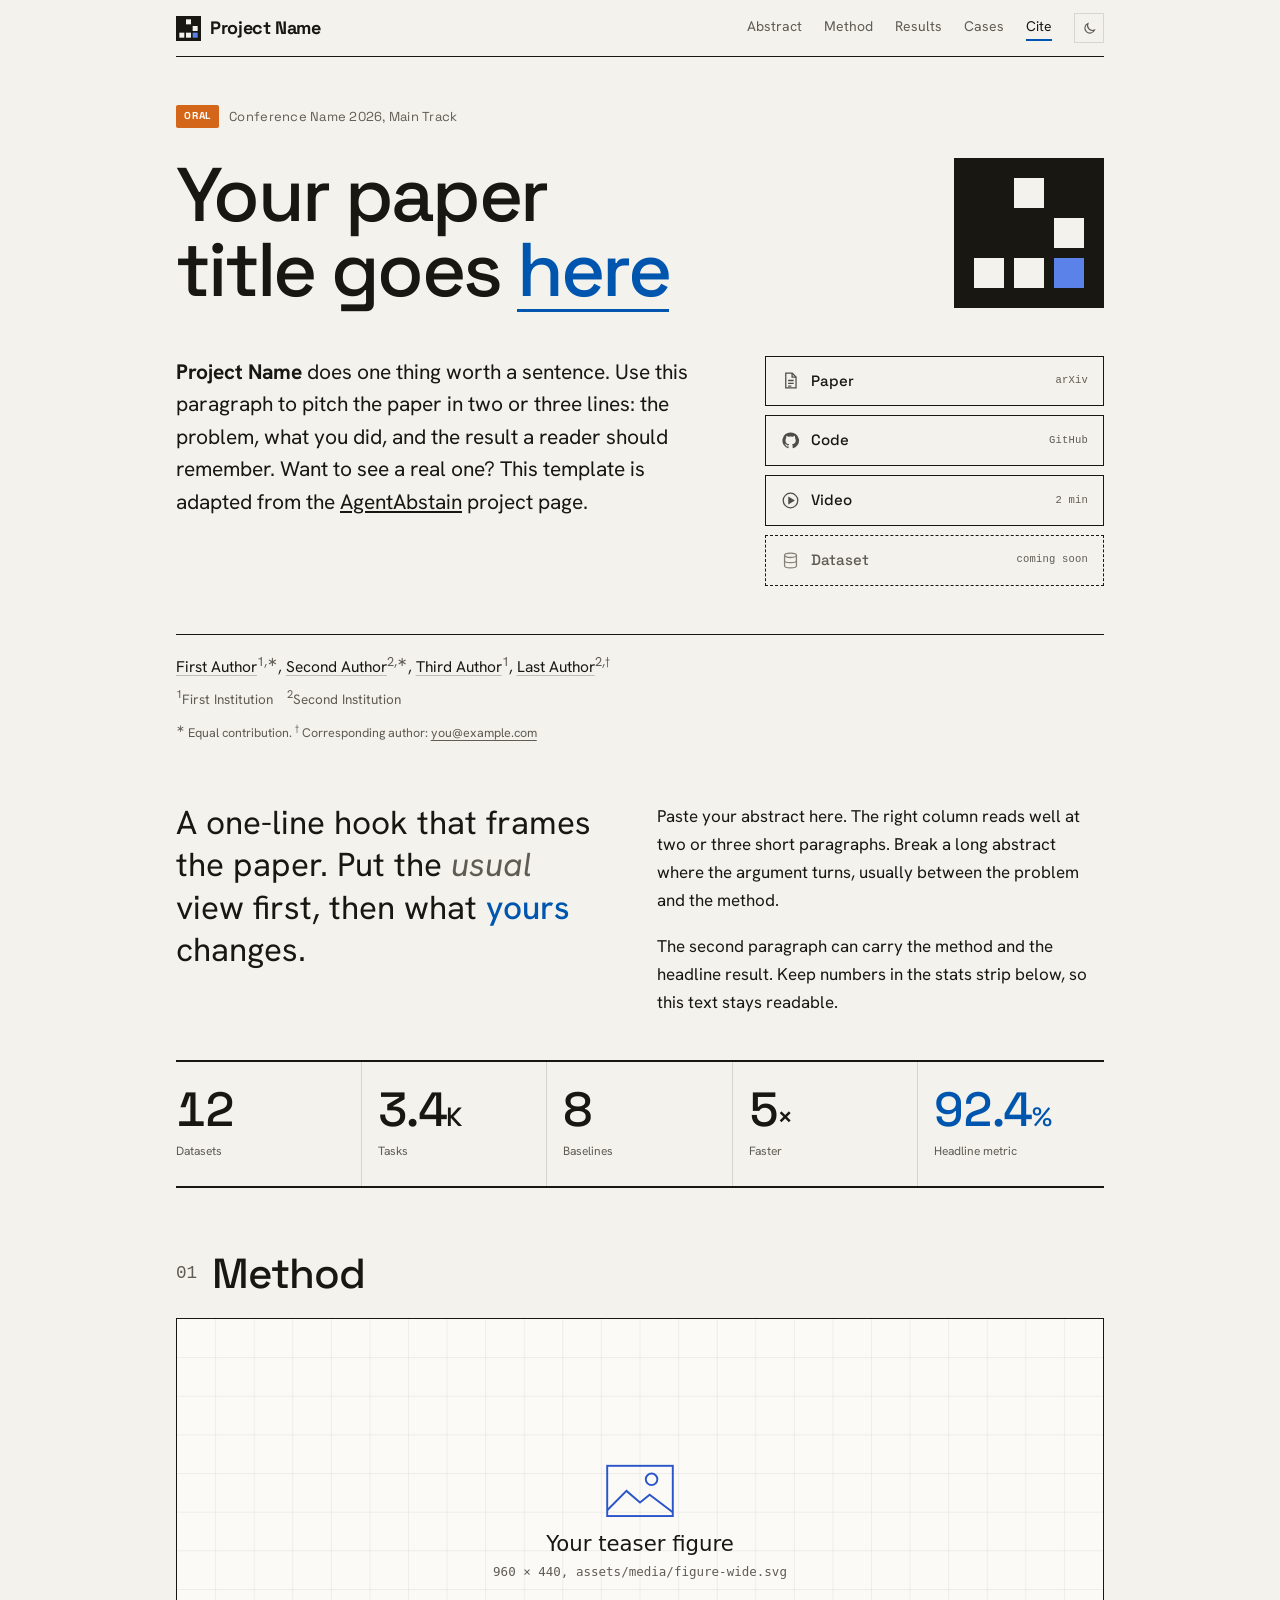
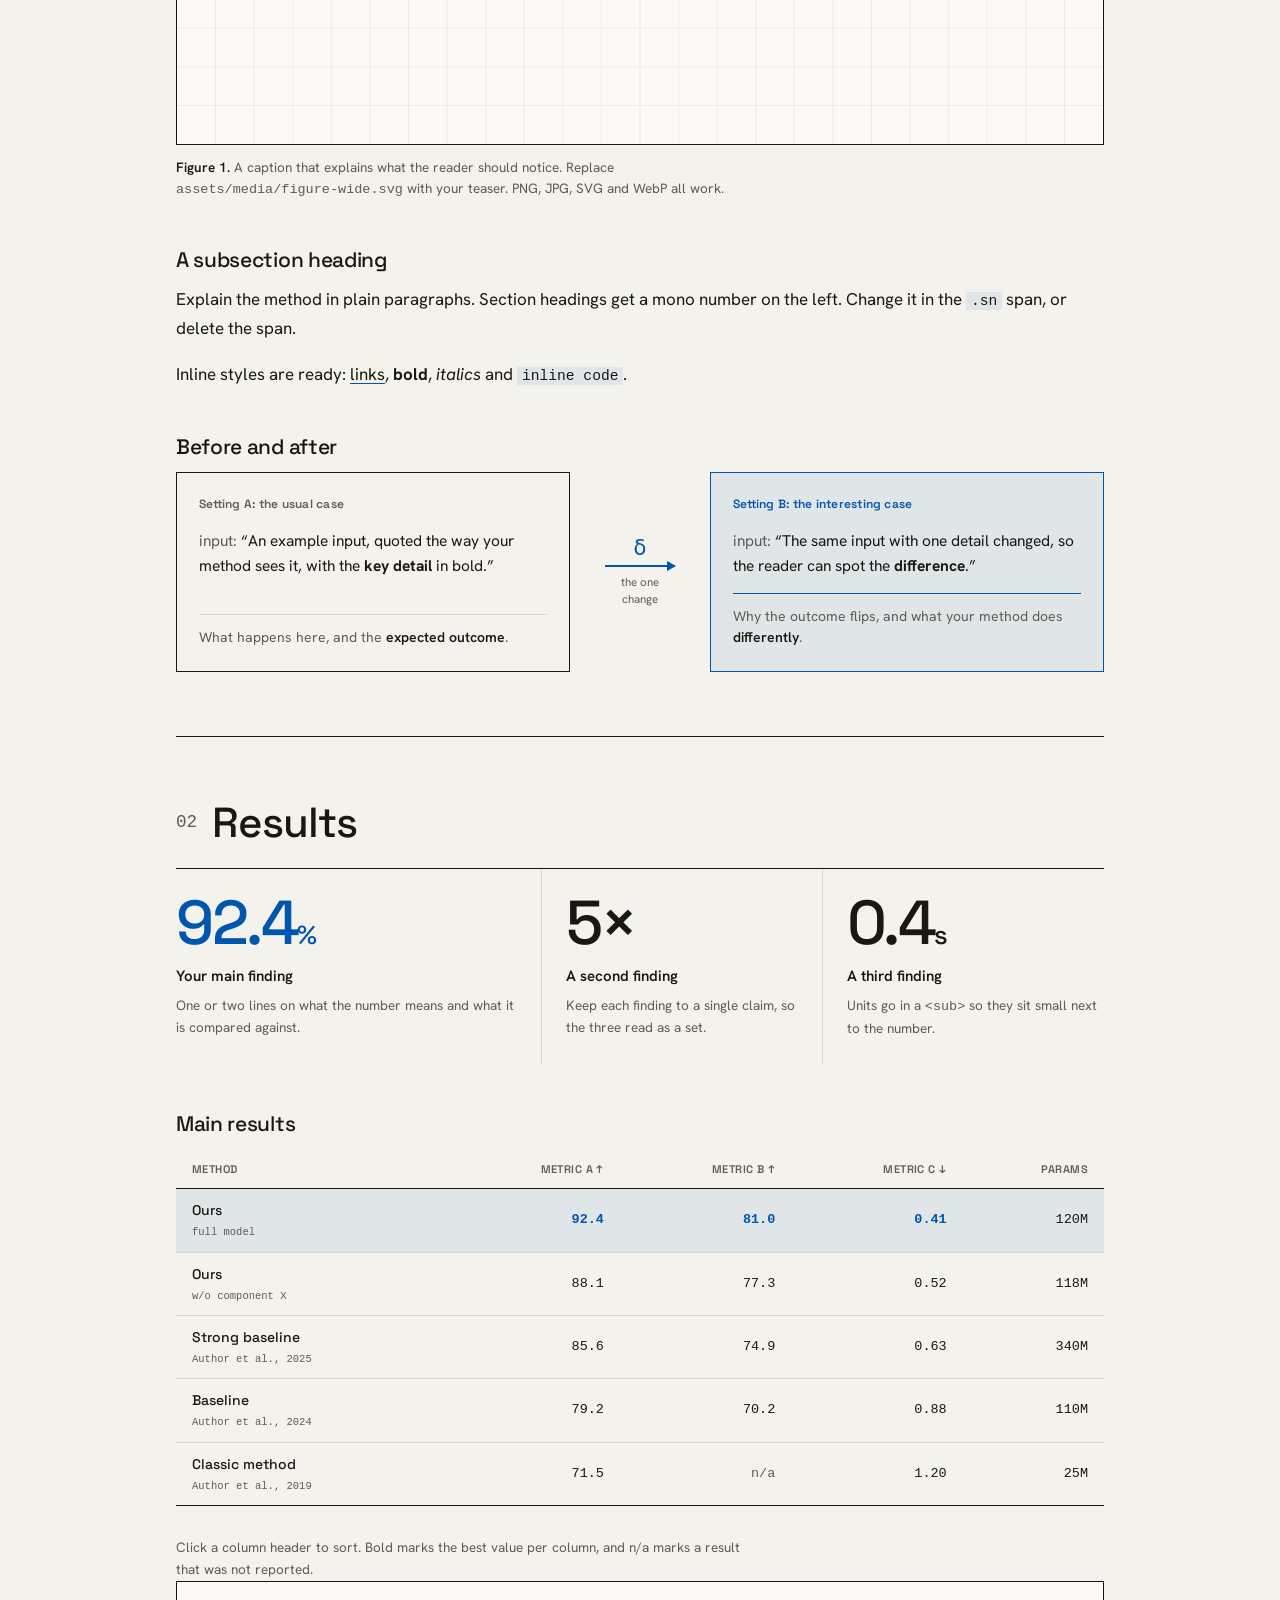
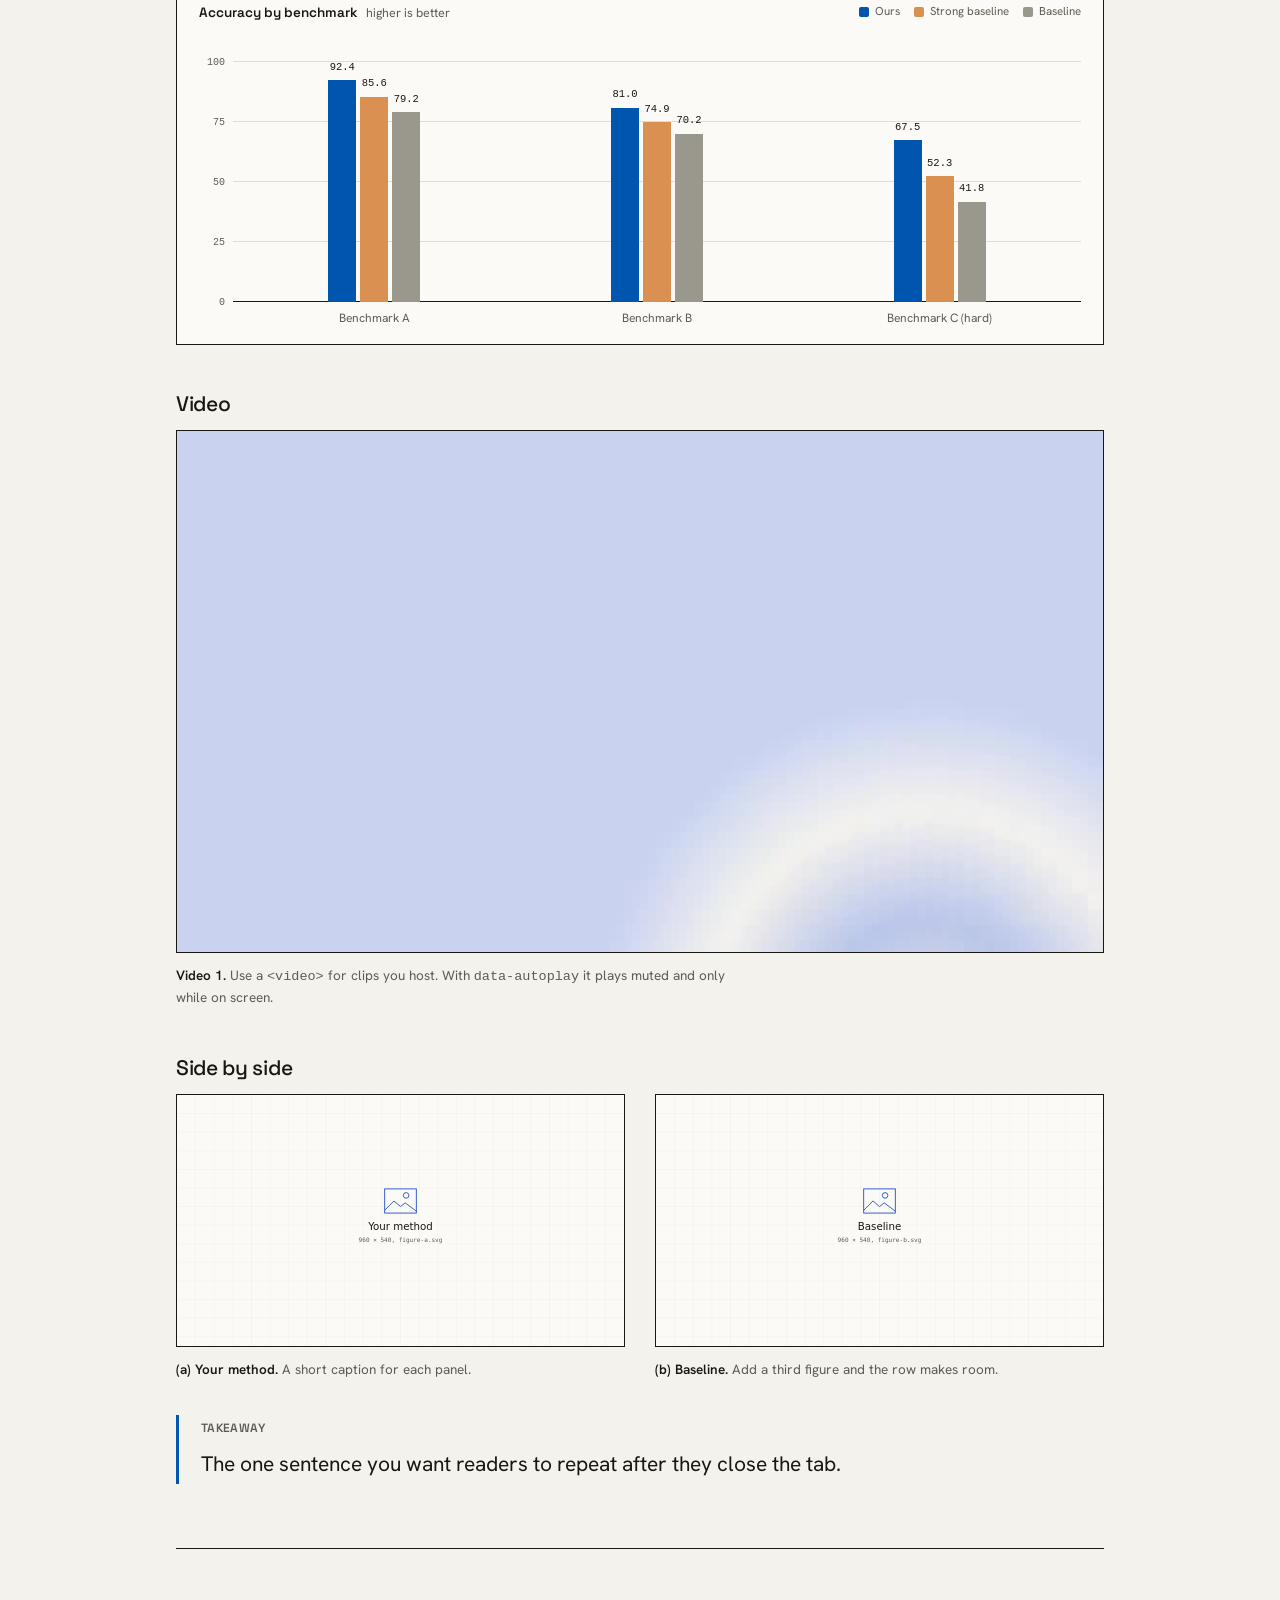
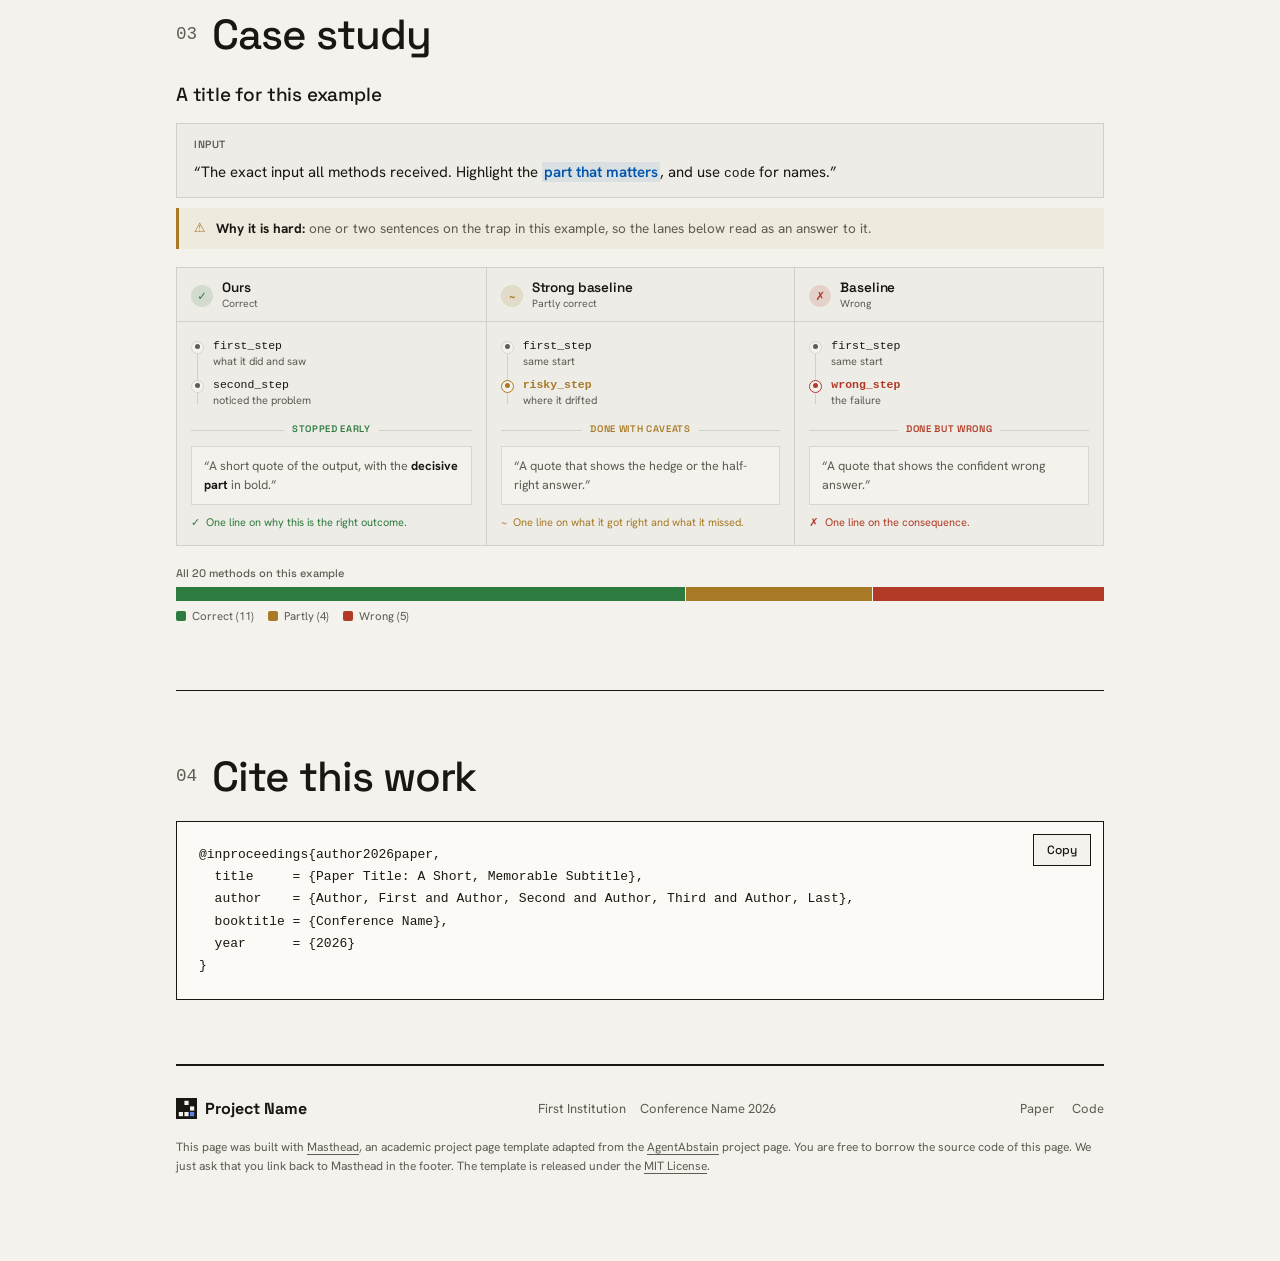
==== commit da7b0674: "Drop Rulebook example and point to AgentAbstain as the showcase" ====
--- a/index.html
+++ b/index.html
@@ -7,7 +7,7 @@
   Masthead, an academic project page template for research papers.
   Everything you need to edit is marked with MODULE comments below.
   Colors and fonts: assets/css/tokens.css. Delete any module you don't need.
-  A filled-in example lives in examples/rulebook.html.
+  A real page in this style: https://agentabstain.github.io
 -->
 
 <!-- ===== META: title, search, social previews. Replace every PAPER TITLE and URL ===== -->
@@ -73,6 +73,16 @@
 <link href="https://fonts.googleapis.com/css2?family=Space+Grotesk:wght@400;500;600;700&family=Hanken+Grotesk:wght@400;500;600;700&display=swap" rel="stylesheet">
 <link rel="stylesheet" href="assets/css/tokens.css">
 <link rel="stylesheet" href="assets/css/masthead.css">
+<!-- optional: ?theme=gazette, ?theme=lab or ?theme=mono previews a preset. Delete this block on your own page -->
+<script>
+  (function () {
+    var m = location.search.match(/[?&]theme=(gazette|lab|mono)\b/);
+    if (!m) return;
+    var l = document.createElement('link');
+    l.rel = 'stylesheet'; l.href = 'assets/css/themes/' + m[1] + '.css';
+    document.head.appendChild(l);
+  })();
+</script>
 </head>
 <body>
 <a class="skip" href="#main">Skip to content</a>
@@ -110,7 +120,7 @@
       <img class="hero-crest" src="assets/logo.svg" alt="Project logo" width="150" height="150">
     </div>
     <div class="hero-grid">
-      <p class="lead"><b>Project Name</b> does one thing worth a sentence. Use this paragraph to pitch the paper in two or three lines: the problem, what you did, and the result a reader should remember. Want to see it filled in? Open the <a href="examples/rulebook.html">example page</a>.</p>
+      <p class="lead"><b>Project Name</b> does one thing worth a sentence. Use this paragraph to pitch the paper in two or three lines: the problem, what you did, and the result a reader should remember. Want to see a real one? This template is adapted from the <a href="https://agentabstain.github.io" target="_blank" rel="noopener">AgentAbstain</a> project page.</p>
       <div class="reslist">
         <a class="btn" href="https://arxiv.org/abs/0000.00000" target="_blank" rel="noopener">
           <svg class="bic" viewBox="0 0 24 24" fill="none" stroke="currentColor" stroke-width="1.6" aria-hidden="true"><path d="M6 2.8h8.2L19 7.6v13.6H6z"/><path d="M14 2.8v5h5M9 12h7M9 15.5h7M9 19h4"/></svg>
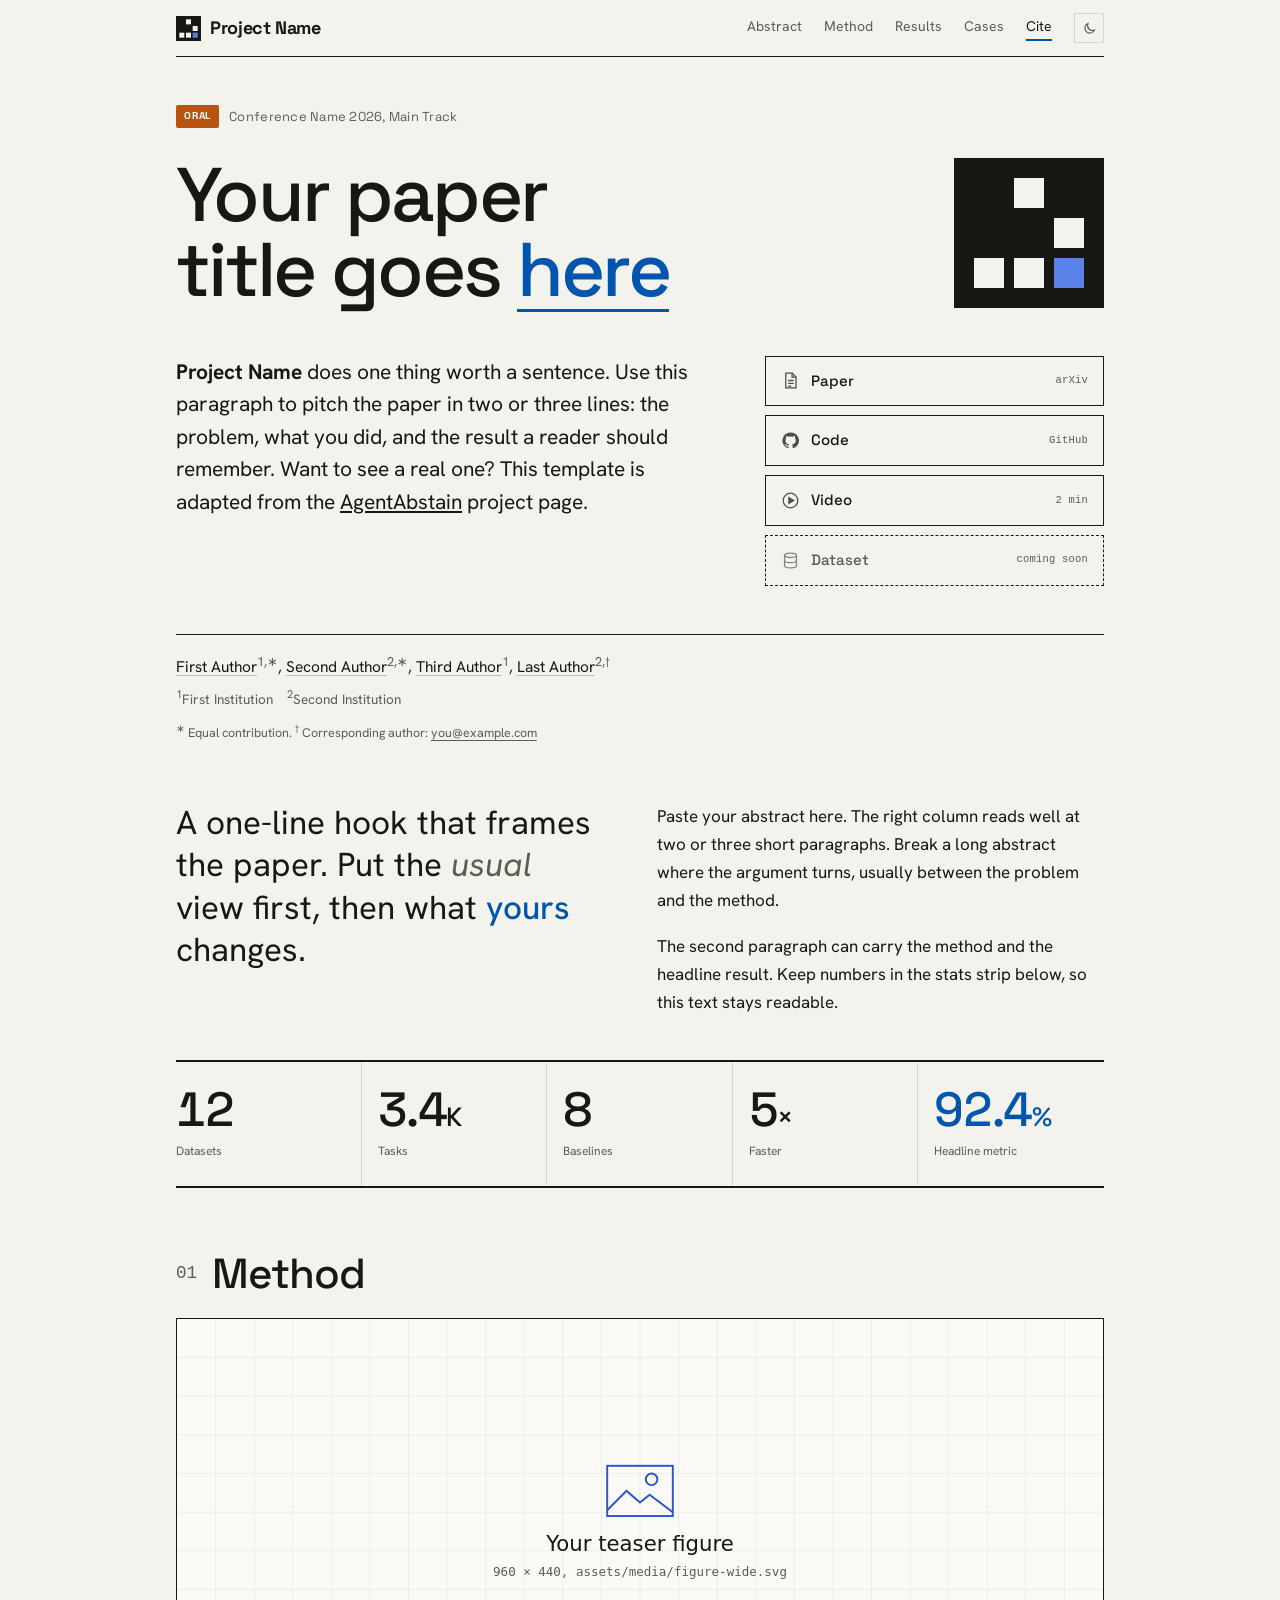
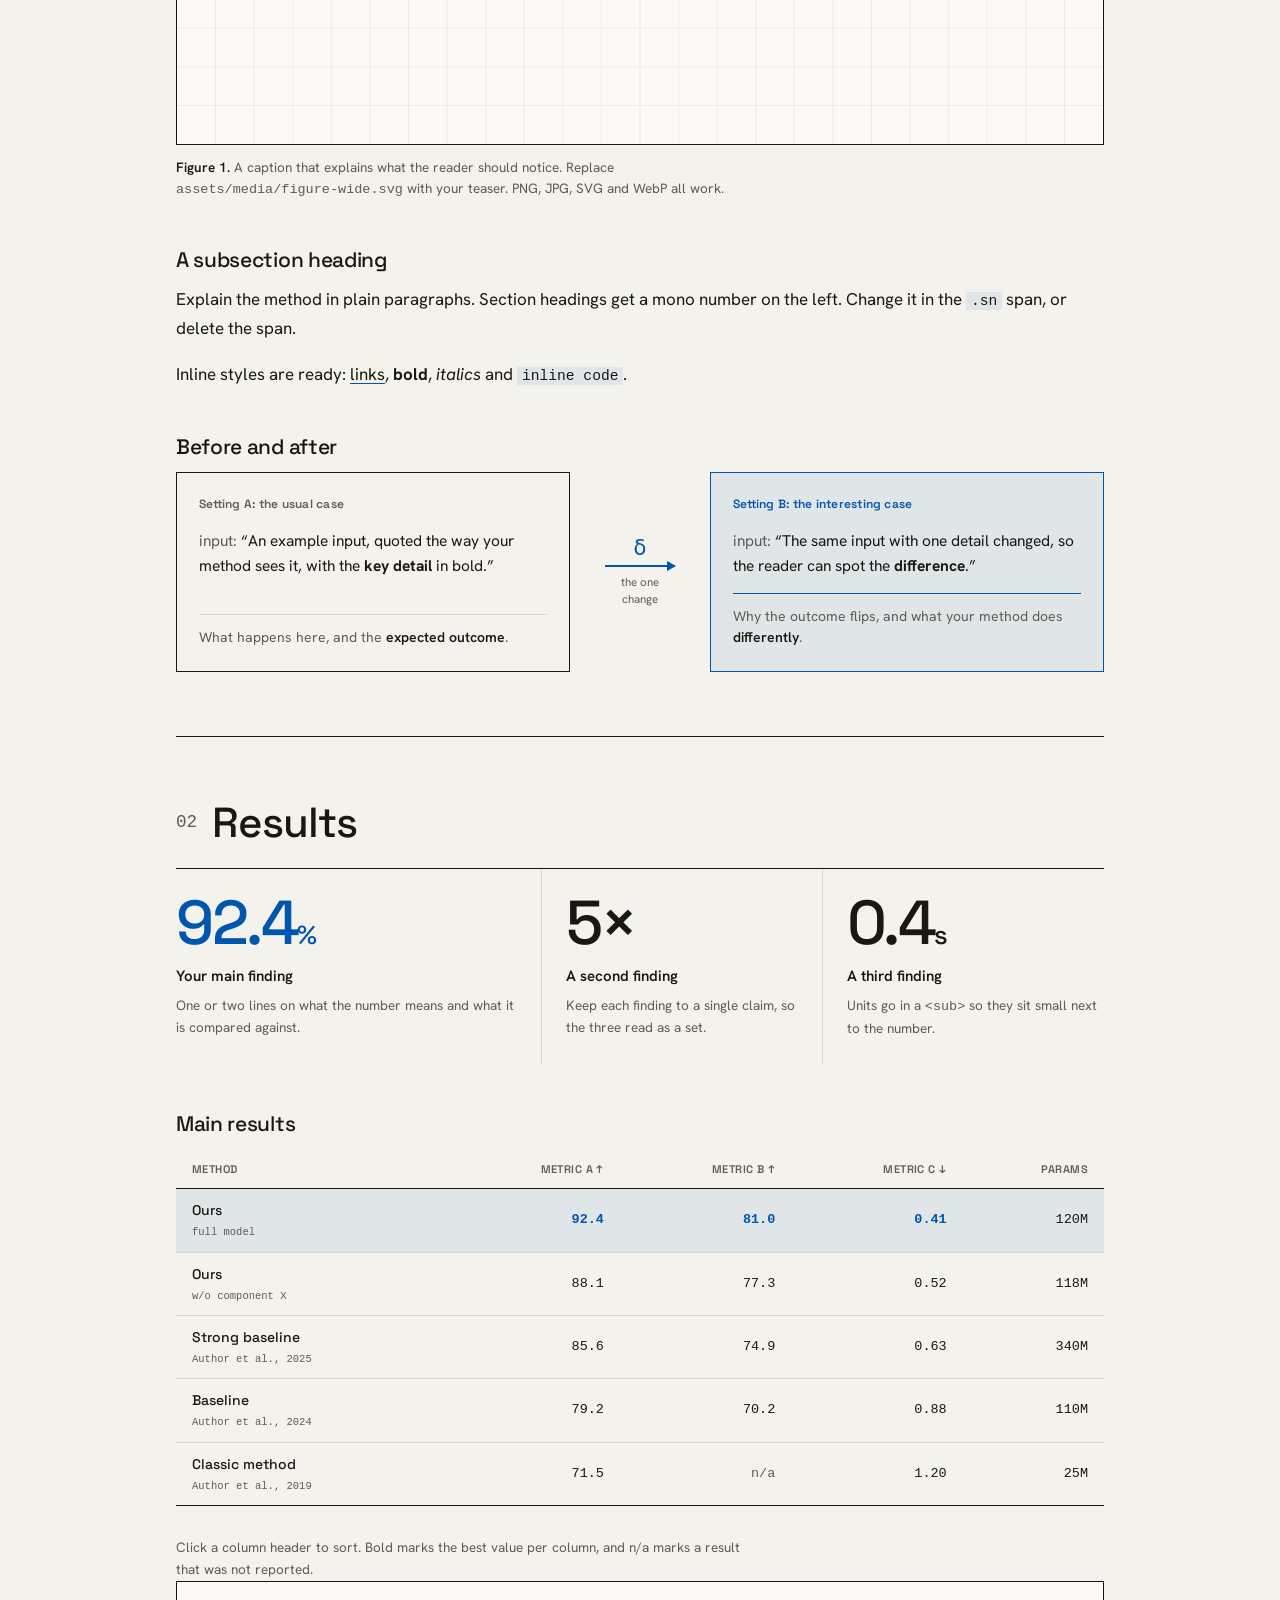
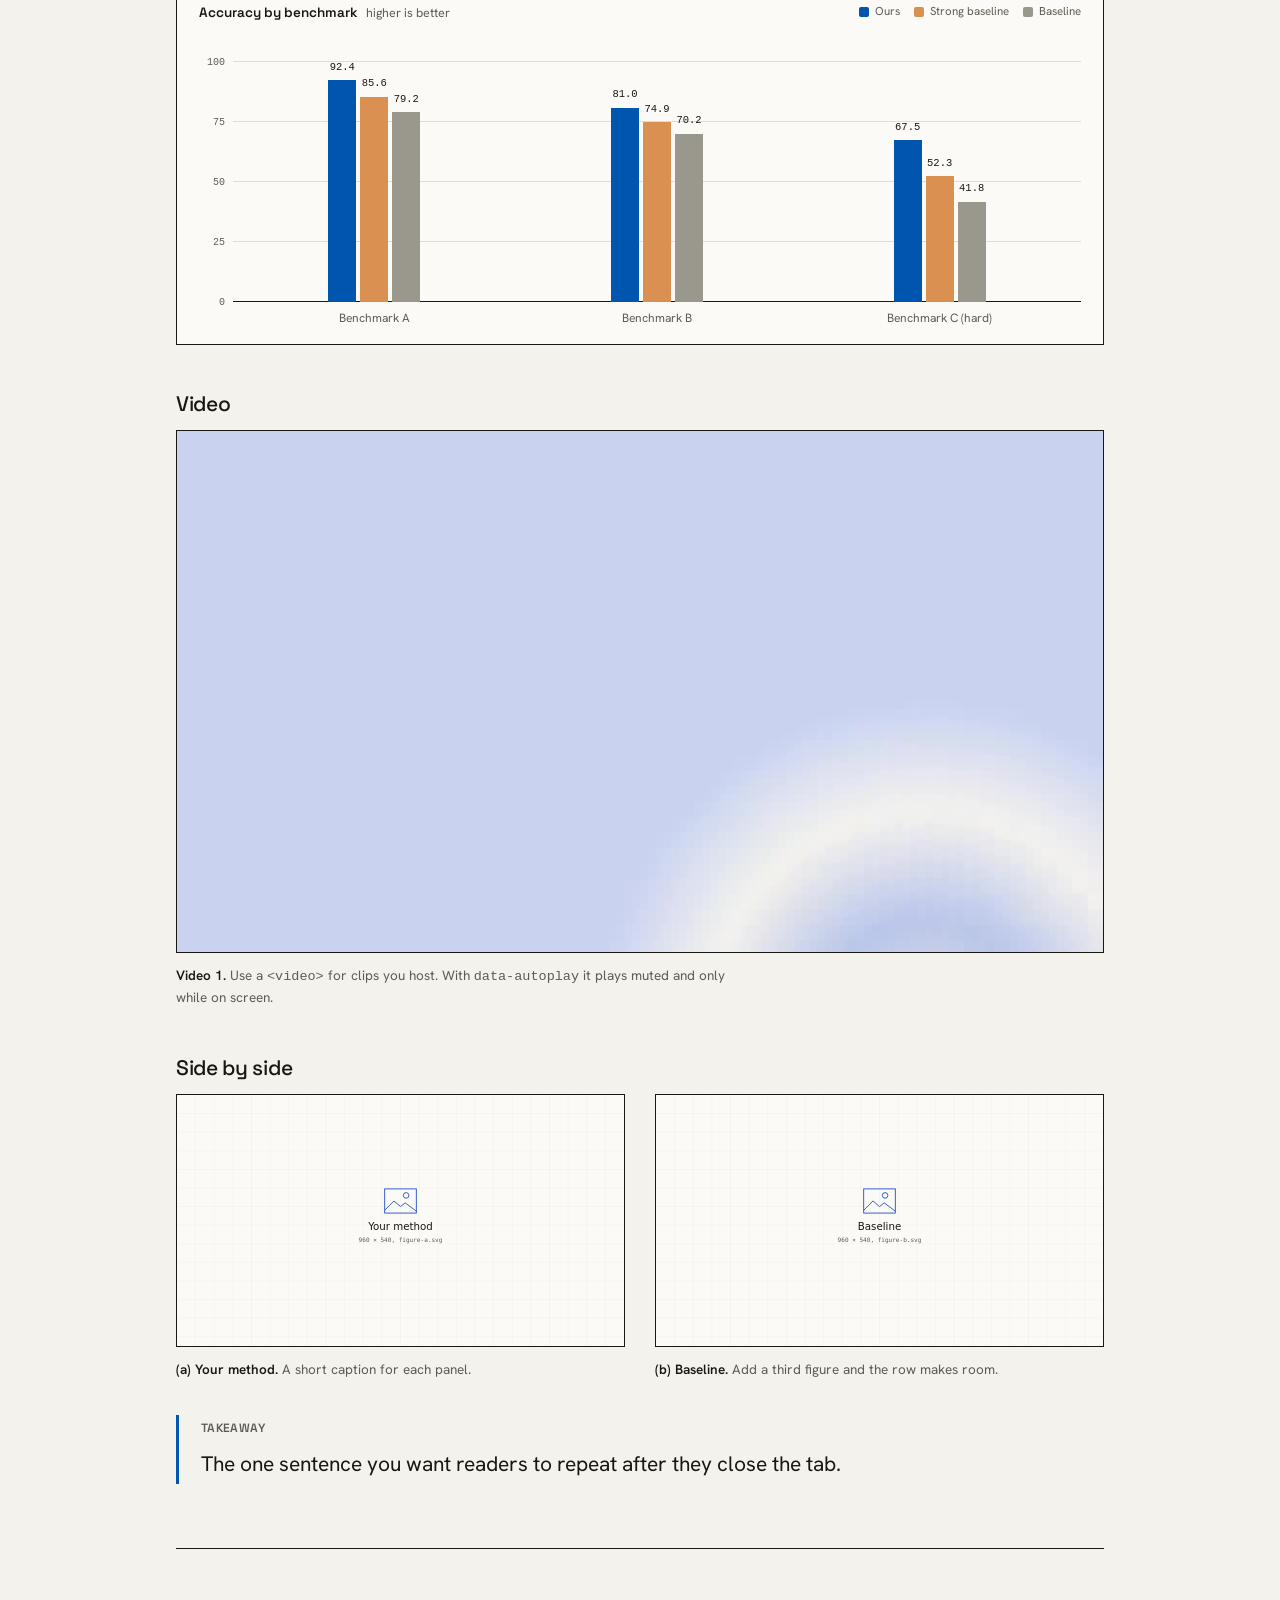
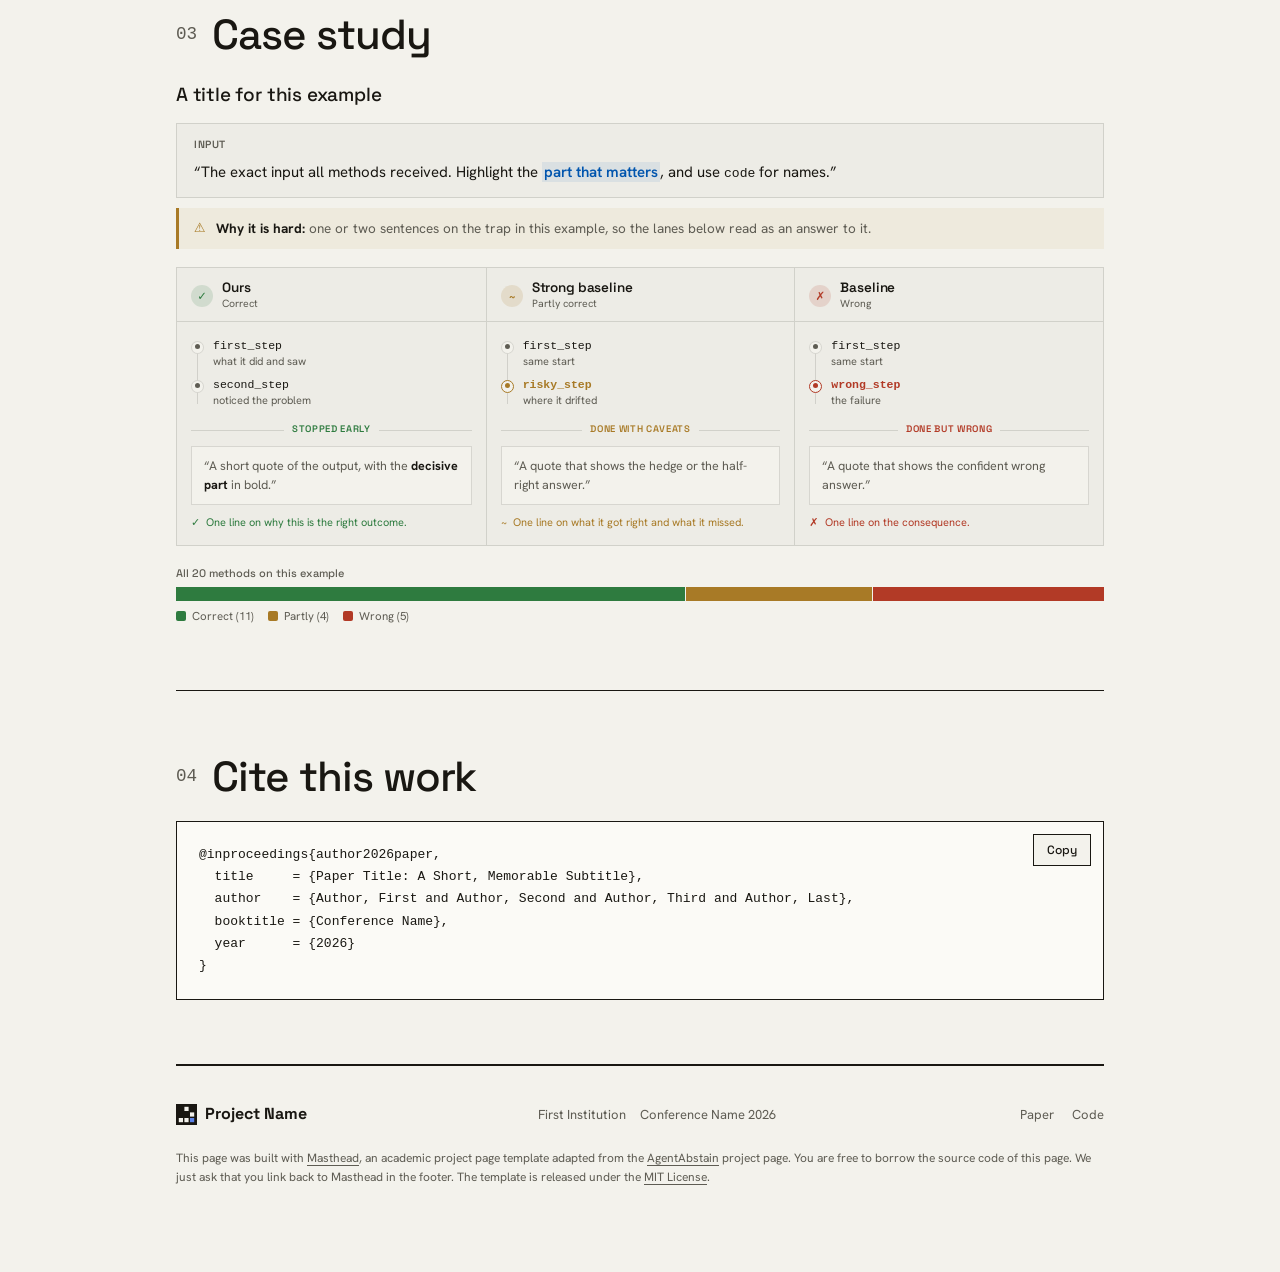
==== commit 13d9b3a4: "Add v0.3 README, AGENTS.md, screenshots and Lighthouse fixes" ====
--- a/index.html
+++ b/index.html
@@ -70,7 +70,9 @@
 </script>
 <link rel="preconnect" href="https://fonts.googleapis.com">
 <link rel="preconnect" href="https://fonts.gstatic.com" crossorigin>
-<link href="https://fonts.googleapis.com/css2?family=Space+Grotesk:wght@400;500;600;700&family=Hanken+Grotesk:wght@400;500;600;700&display=swap" rel="stylesheet">
+<!-- fonts load without blocking the first paint; change the family names here if you change fonts -->
+<link rel="preload" as="style" href="https://fonts.googleapis.com/css2?family=Space+Grotesk:wght@400;500;600;700&family=Hanken+Grotesk:wght@400;500;600;700&display=swap" onload="this.onload=null;this.rel='stylesheet'">
+<noscript><link rel="stylesheet" href="https://fonts.googleapis.com/css2?family=Space+Grotesk:wght@400;500;600;700&family=Hanken+Grotesk:wght@400;500;600;700&display=swap"></noscript>
 <link rel="stylesheet" href="assets/css/tokens.css">
 <link rel="stylesheet" href="assets/css/masthead.css">
 <!-- optional: ?theme=gazette, ?theme=lab or ?theme=mono previews a preset. Delete this block on your own page -->
@@ -134,11 +136,11 @@
           <svg class="bic" viewBox="0 0 24 24" fill="none" stroke="currentColor" stroke-width="1.6" aria-hidden="true"><circle cx="12" cy="12" r="9.2"/><path d="M10 8.4v7.2l6-3.6z" fill="currentColor"/></svg>
           <span class="lbl">Video</span><span class="tag">2 min</span>
         </a>
-        <!-- not released yet? add class "soon" and drop the href -->
-        <a class="btn soon">
+        <!-- not released yet? use a <span class="btn soon"> instead of a link -->
+        <span class="btn soon" aria-disabled="true">
           <svg class="bic" viewBox="0 0 24 24" fill="none" stroke="currentColor" stroke-width="1.6" aria-hidden="true"><ellipse cx="12" cy="5.5" rx="7.5" ry="2.7"/><path d="M4.5 5.5v13c0 1.5 3.4 2.7 7.5 2.7s7.5-1.2 7.5-2.7v-13M4.5 12c0 1.5 3.4 2.7 7.5 2.7s7.5-1.2 7.5-2.7"/></svg>
           <span class="lbl">Dataset</span><span class="tag">coming soon</span>
-        </a>
+        </span>
       </div>
     </div>
     <div class="byline">
--- a/assets/css/tokens.css
+++ b/assets/css/tokens.css
@@ -21,7 +21,7 @@
   --on-accent:#ffffff;
 
   /* venue badge in the eyebrow (e.g. "Oral", "Spotlight") */
-  --badge:#d4661a;
+  --badge:#b8540f;
   --on-badge:#ffffff;
 
   /* status: case studies, table highlights */
--- a/assets/css/masthead.css
+++ b/assets/css/masthead.css
@@ -140,7 +140,7 @@
 footer .fl{color:var(--muted)}
 footer .fl span{display:inline-block;margin-right:14px}
 footer .fr{display:flex;gap:18px}
-footer .fr a{color:var(--muted);text-decoration:none}
+footer .fr a{color:var(--muted);text-decoration:none;padding:8px 0}
 footer .fr a:hover{color:var(--ink)}
 .credit{width:100%;font-size:12px;line-height:1.6;color:var(--muted);margin:0}
 .credit a{text-underline-offset:3px;text-decoration-thickness:1px}
@@ -317,7 +317,7 @@
   .top-r{width:100%;gap:14px}
   .nav{flex:1;min-width:0;flex-wrap:nowrap;overflow-x:auto;gap:0 18px;padding-right:28px;scrollbar-width:none;-webkit-mask-image:linear-gradient(to right,#000 calc(100% - 28px),transparent);mask-image:linear-gradient(to right,#000 calc(100% - 28px),transparent)}
   .nav::-webkit-scrollbar{display:none}
-  .nav a{flex:none;white-space:nowrap}
+  .nav a{flex:none;white-space:nowrap;padding:6px 0}
   .sec,.sec [id]{scroll-margin-top:100px}
   /* phones: resource links show at once instead of waiting on the scroll reveal */
   html.js .reslist .btn.rv{opacity:1;transform:none;transition:background .18s ease,color .18s ease}
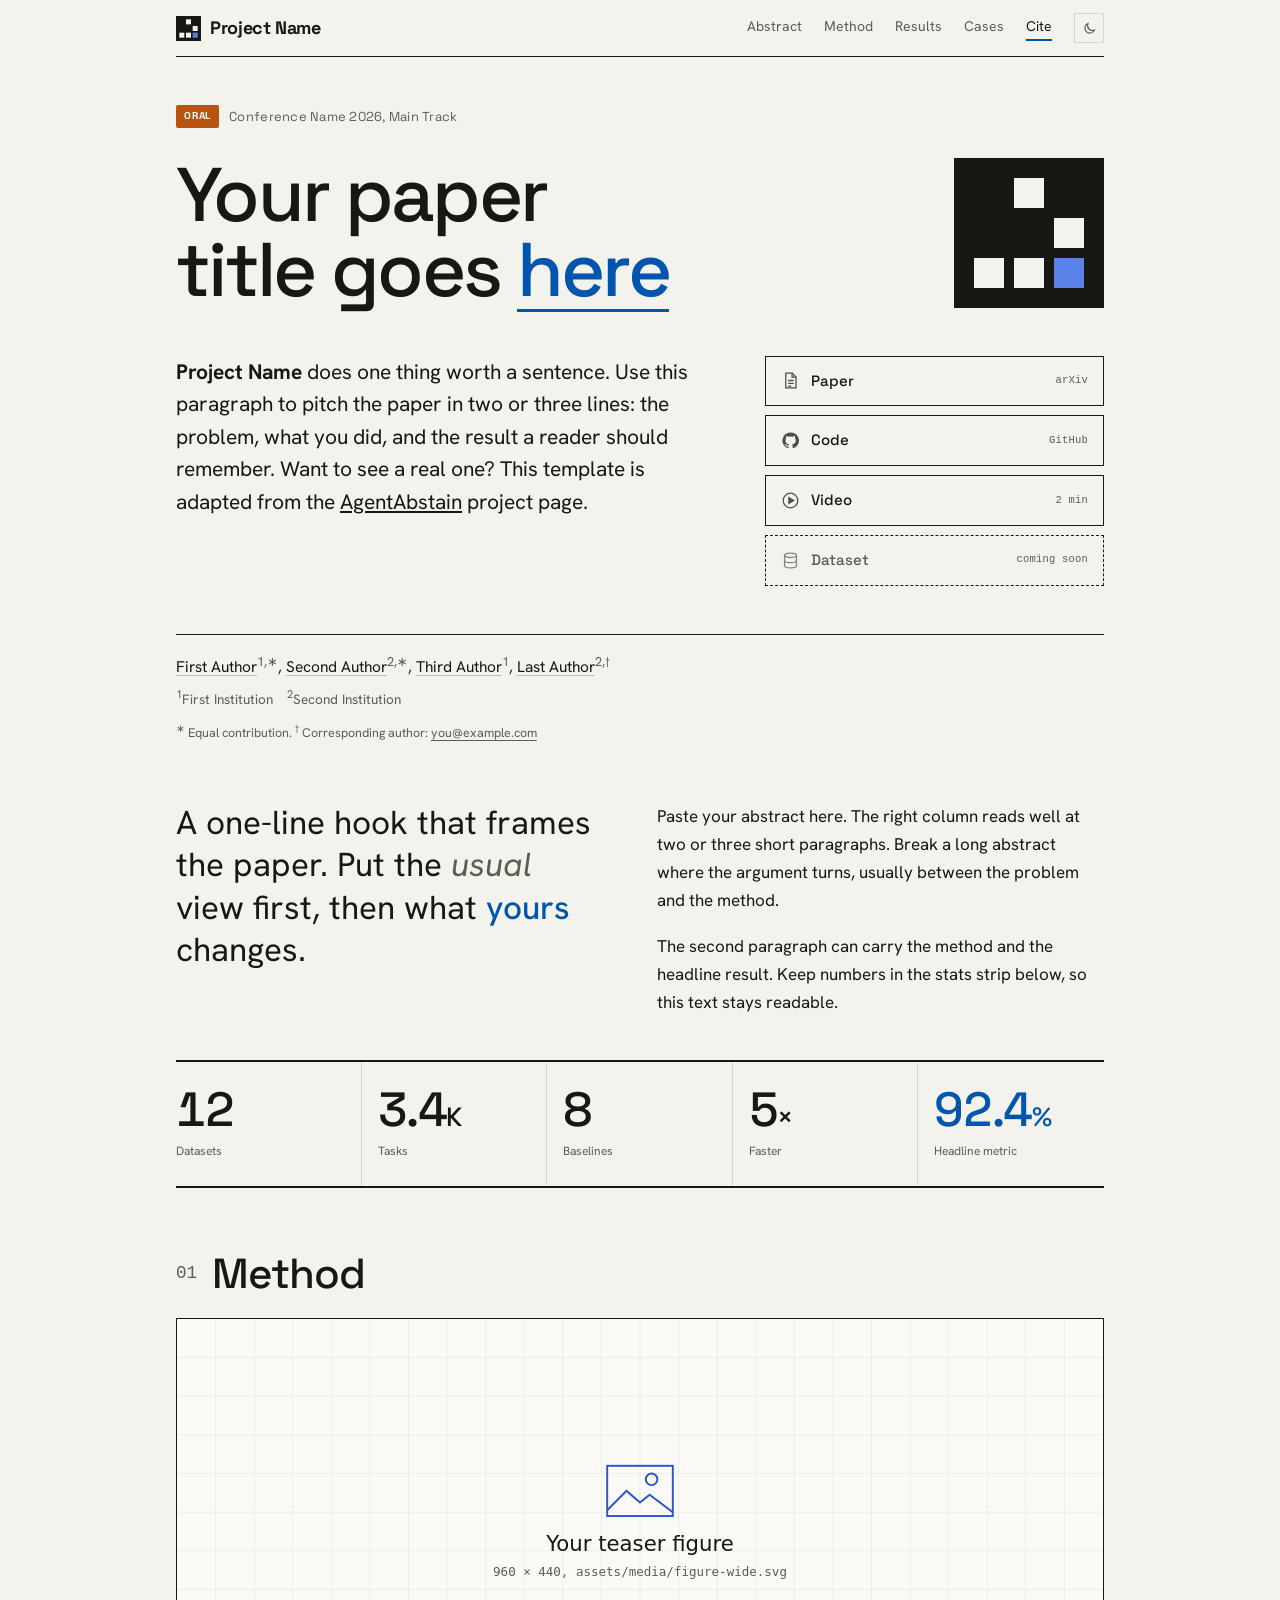
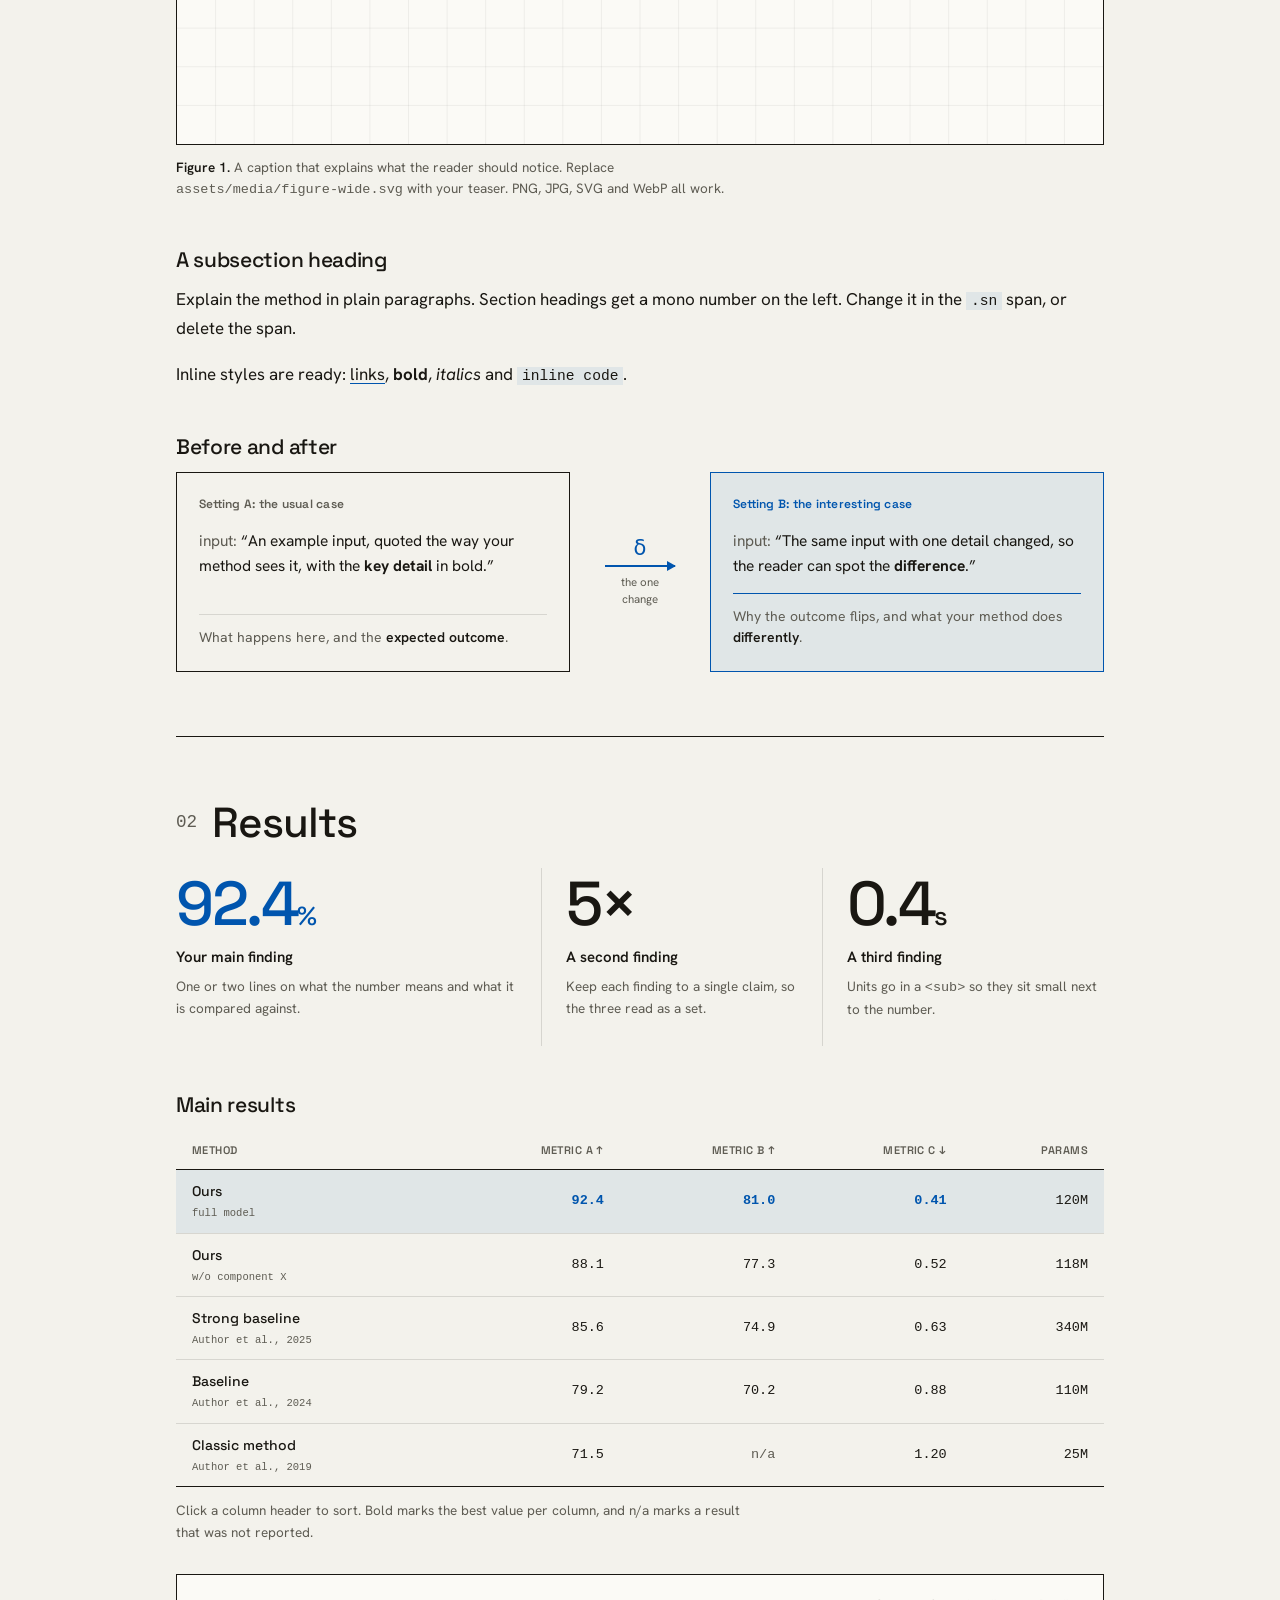
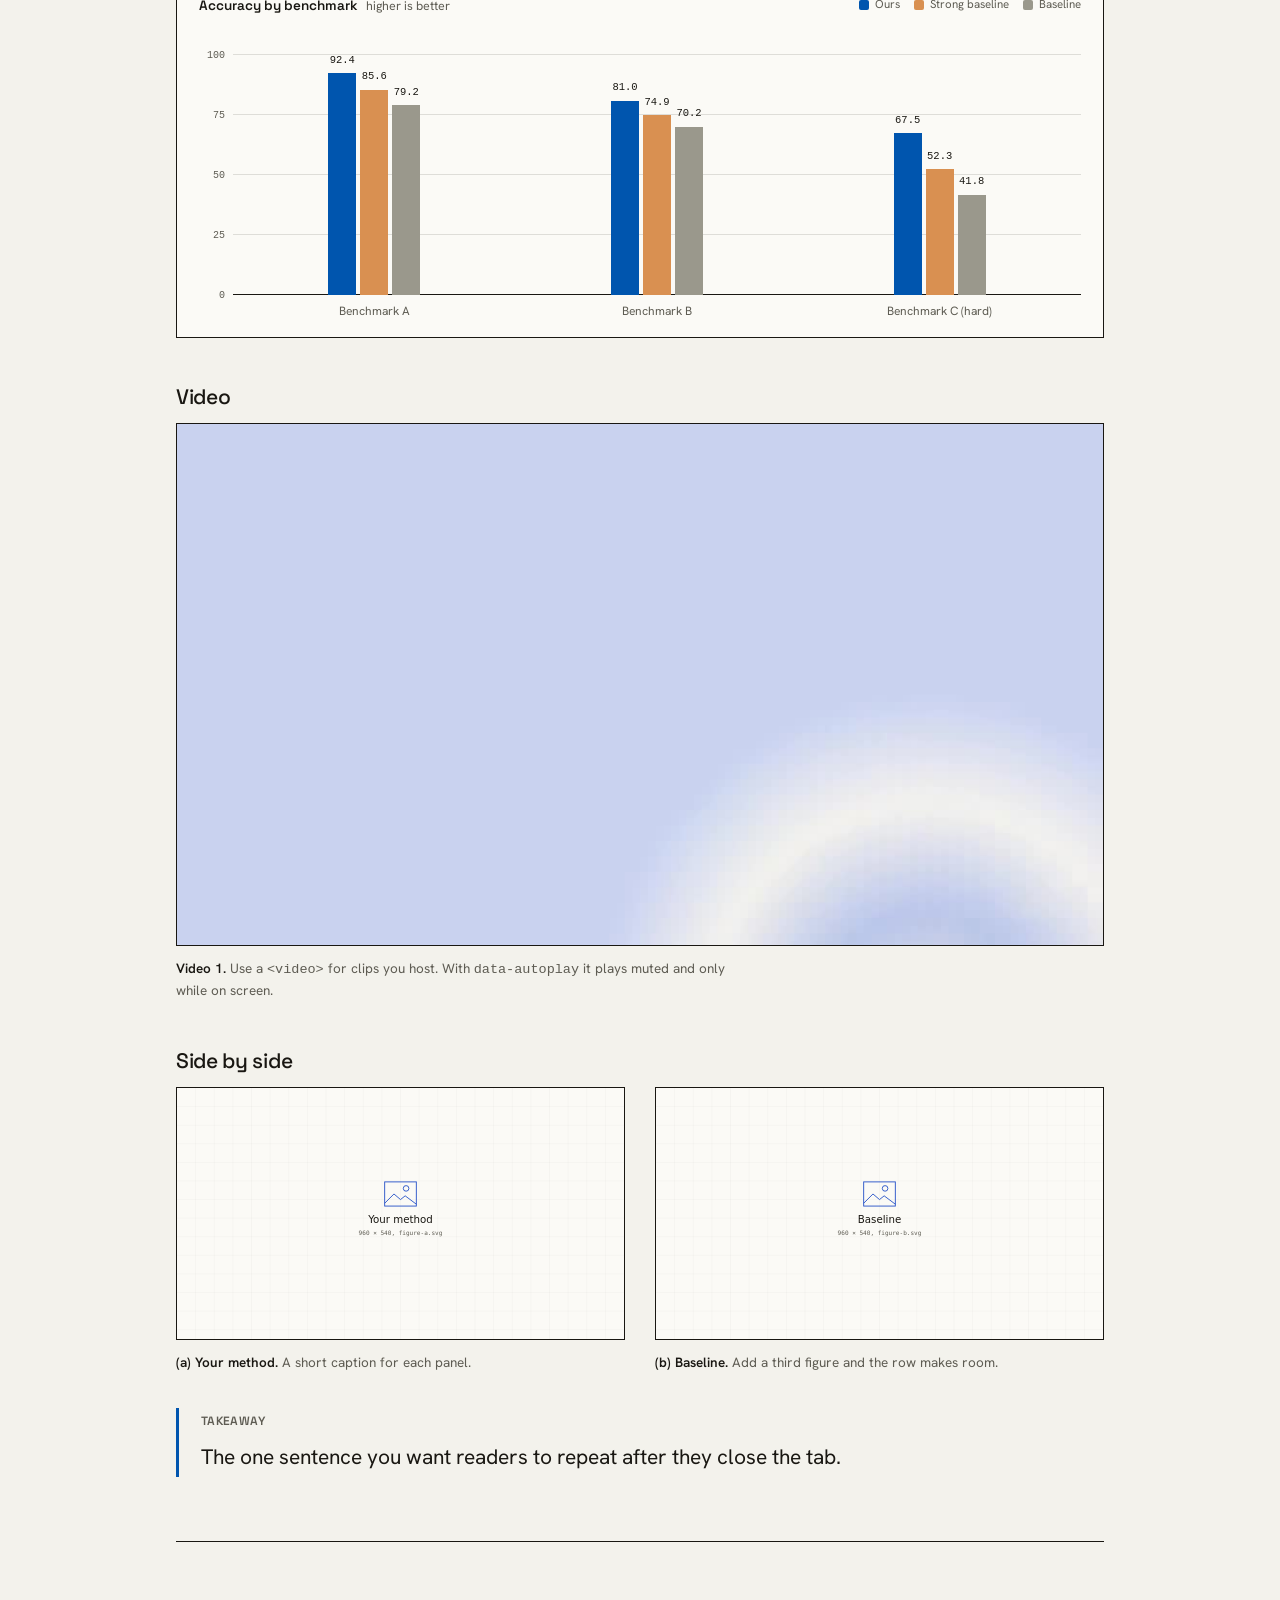
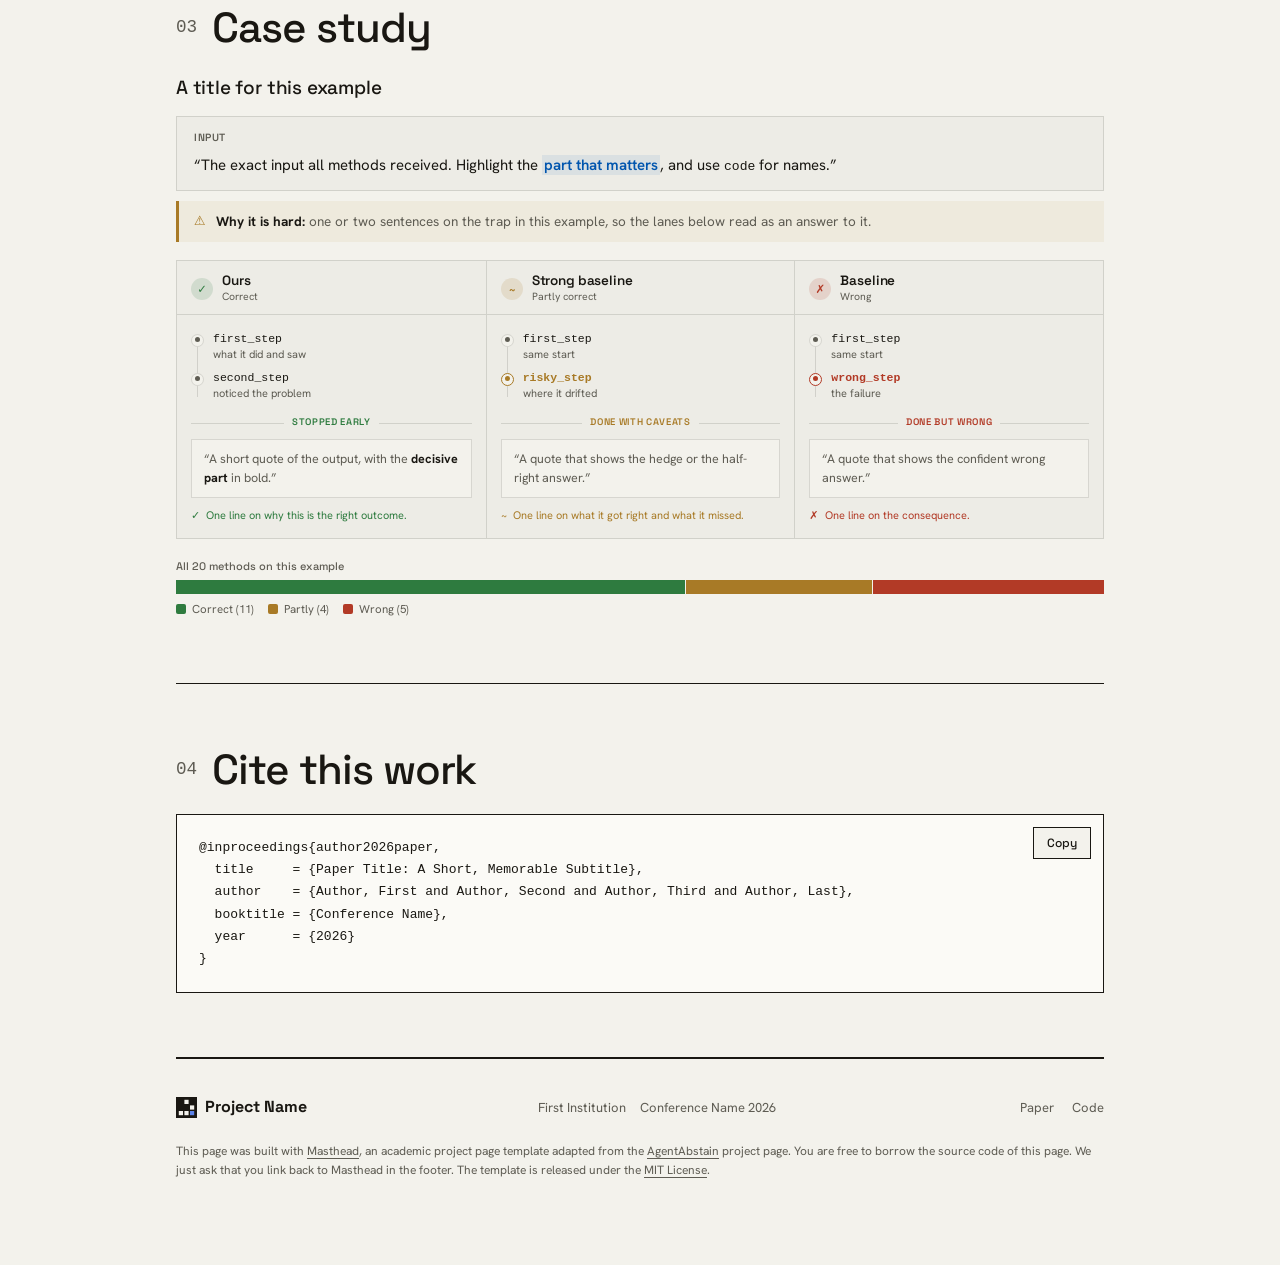
==== commit 00f681c1: "Add Masthead agent skill with page checker" ====
--- a/index.html
+++ b/index.html
@@ -70,7 +70,7 @@
 </script>
 <link rel="preconnect" href="https://fonts.googleapis.com">
 <link rel="preconnect" href="https://fonts.gstatic.com" crossorigin>
-<!-- fonts load without blocking the first paint; change the family names here if you change fonts -->
+<!-- fonts load without blocking the first paint. Change the family names here if you change fonts -->
 <link rel="preload" as="style" href="https://fonts.googleapis.com/css2?family=Space+Grotesk:wght@400;500;600;700&family=Hanken+Grotesk:wght@400;500;600;700&display=swap" onload="this.onload=null;this.rel='stylesheet'">
 <noscript><link rel="stylesheet" href="https://fonts.googleapis.com/css2?family=Space+Grotesk:wght@400;500;600;700&family=Hanken+Grotesk:wght@400;500;600;700&display=swap"></noscript>
 <link rel="stylesheet" href="assets/css/tokens.css">
--- a/assets/css/masthead.css
+++ b/assets/css/masthead.css
@@ -114,6 +114,9 @@
 /* ---- key results: three big numbers ------------------------------------ */
 .keys{display:grid;grid-template-columns:1.3fr 1fr 1fr;border-top:1px solid var(--rule)}
 .keys>div{padding:26px 24px;border-right:1px solid var(--hair)}
+/* right under a section heading the section rule is enough, so drop the second line */
+.sec>h2+.keys{border-top:0}
+.sec>h2+.keys>div{padding-top:8px}
 .keys>div:first-child{padding-left:0}
 .keys>div:last-child{padding-right:0;border-right:0}
 .big{font-family:var(--display);font-size:clamp(44px,5vw,62px);font-weight:500;letter-spacing:-0.04em;line-height:0.9}
@@ -165,7 +168,8 @@
 /* sort arrow sits in the cell padding, so header text lines up with the column values */
 .tbl th .ar{position:absolute;right:3px;bottom:12px;font-size:8px;line-height:1}
 .tbl th:first-child .ar{right:auto;left:calc(100% - 13px)}
-.tbl-note{font-size:13.5px;color:var(--muted);margin:12px 0 0;max-width:72ch}
+.tbl-note{font-size:13.5px;color:var(--muted);margin:12px 0 30px;max-width:72ch}
+.tbl-wrap:has(+.tbl-note){margin-bottom:0}
 
 /* ---- bar chart: <div class="chart"> with --v (value) per .bar ----------- */
 .chart{border:1px solid var(--rule);background:var(--paper);padding:20px 22px 18px;margin:0 0 30px}
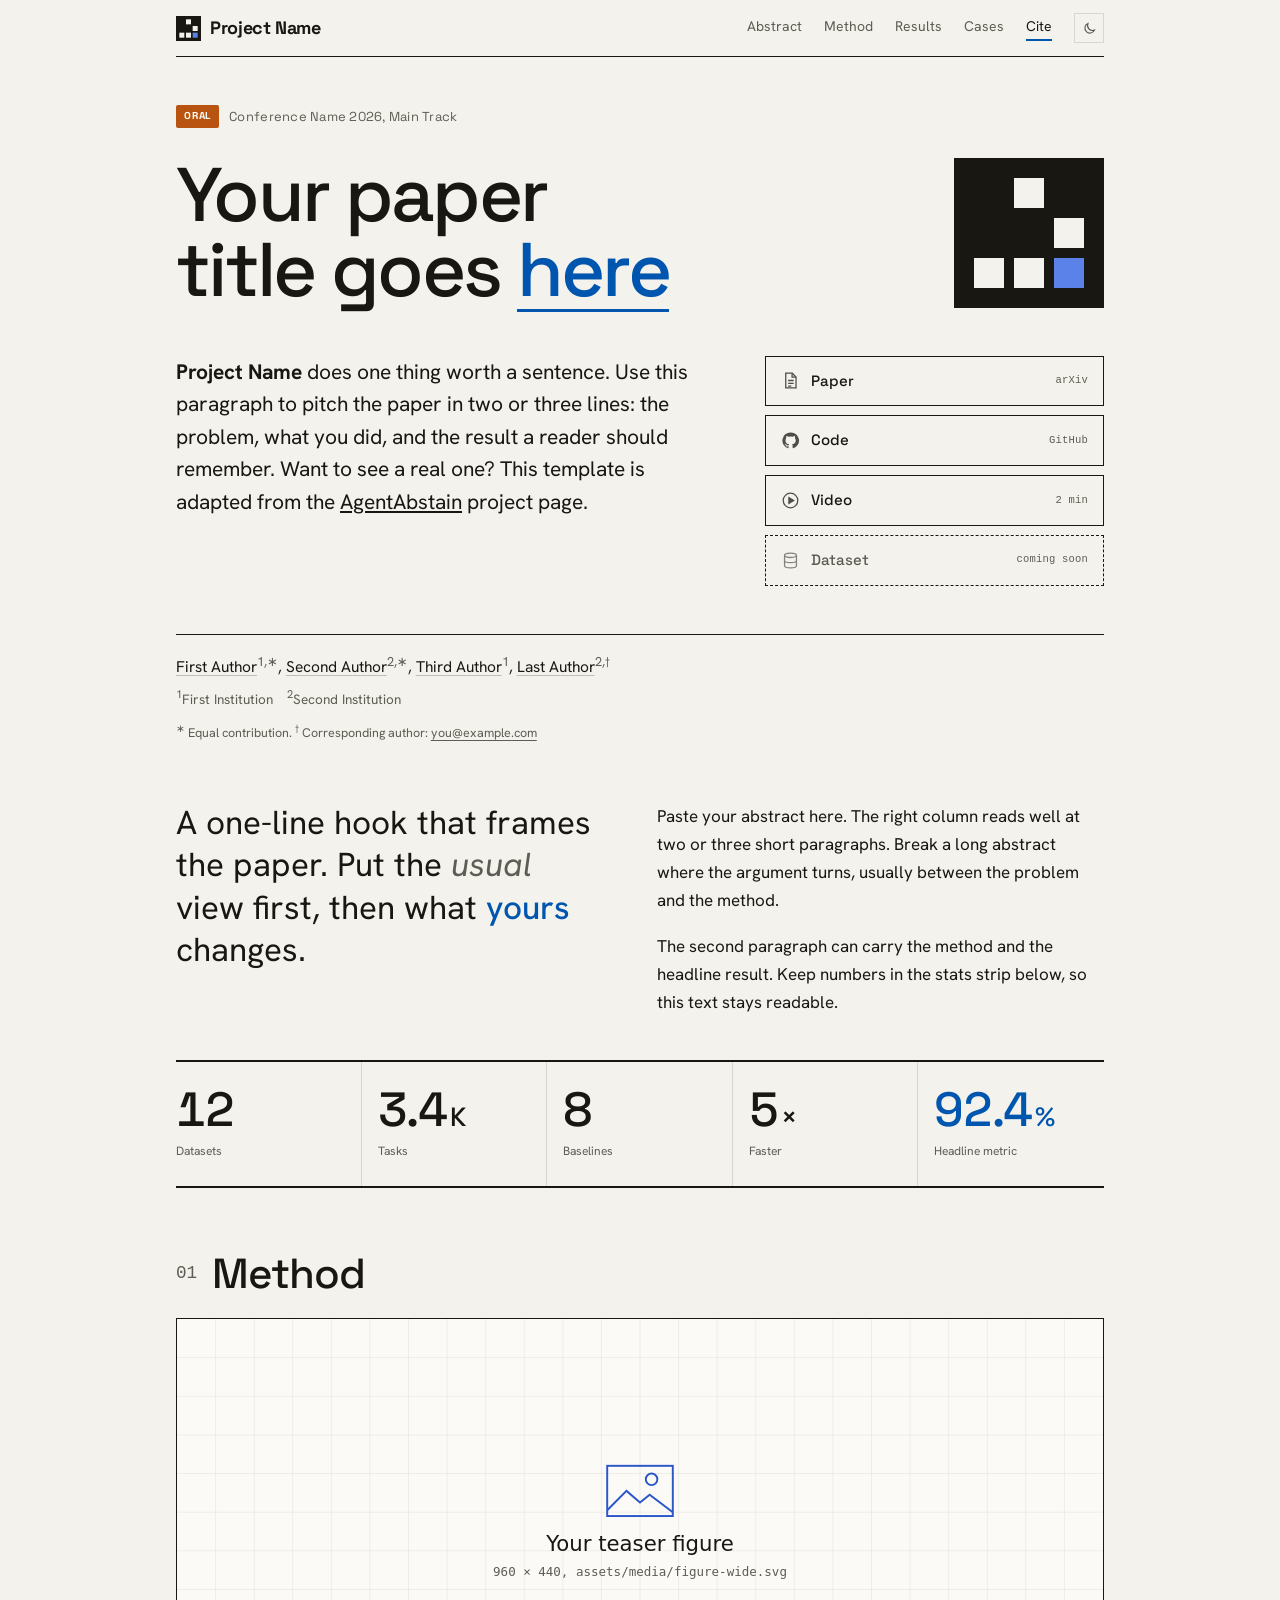
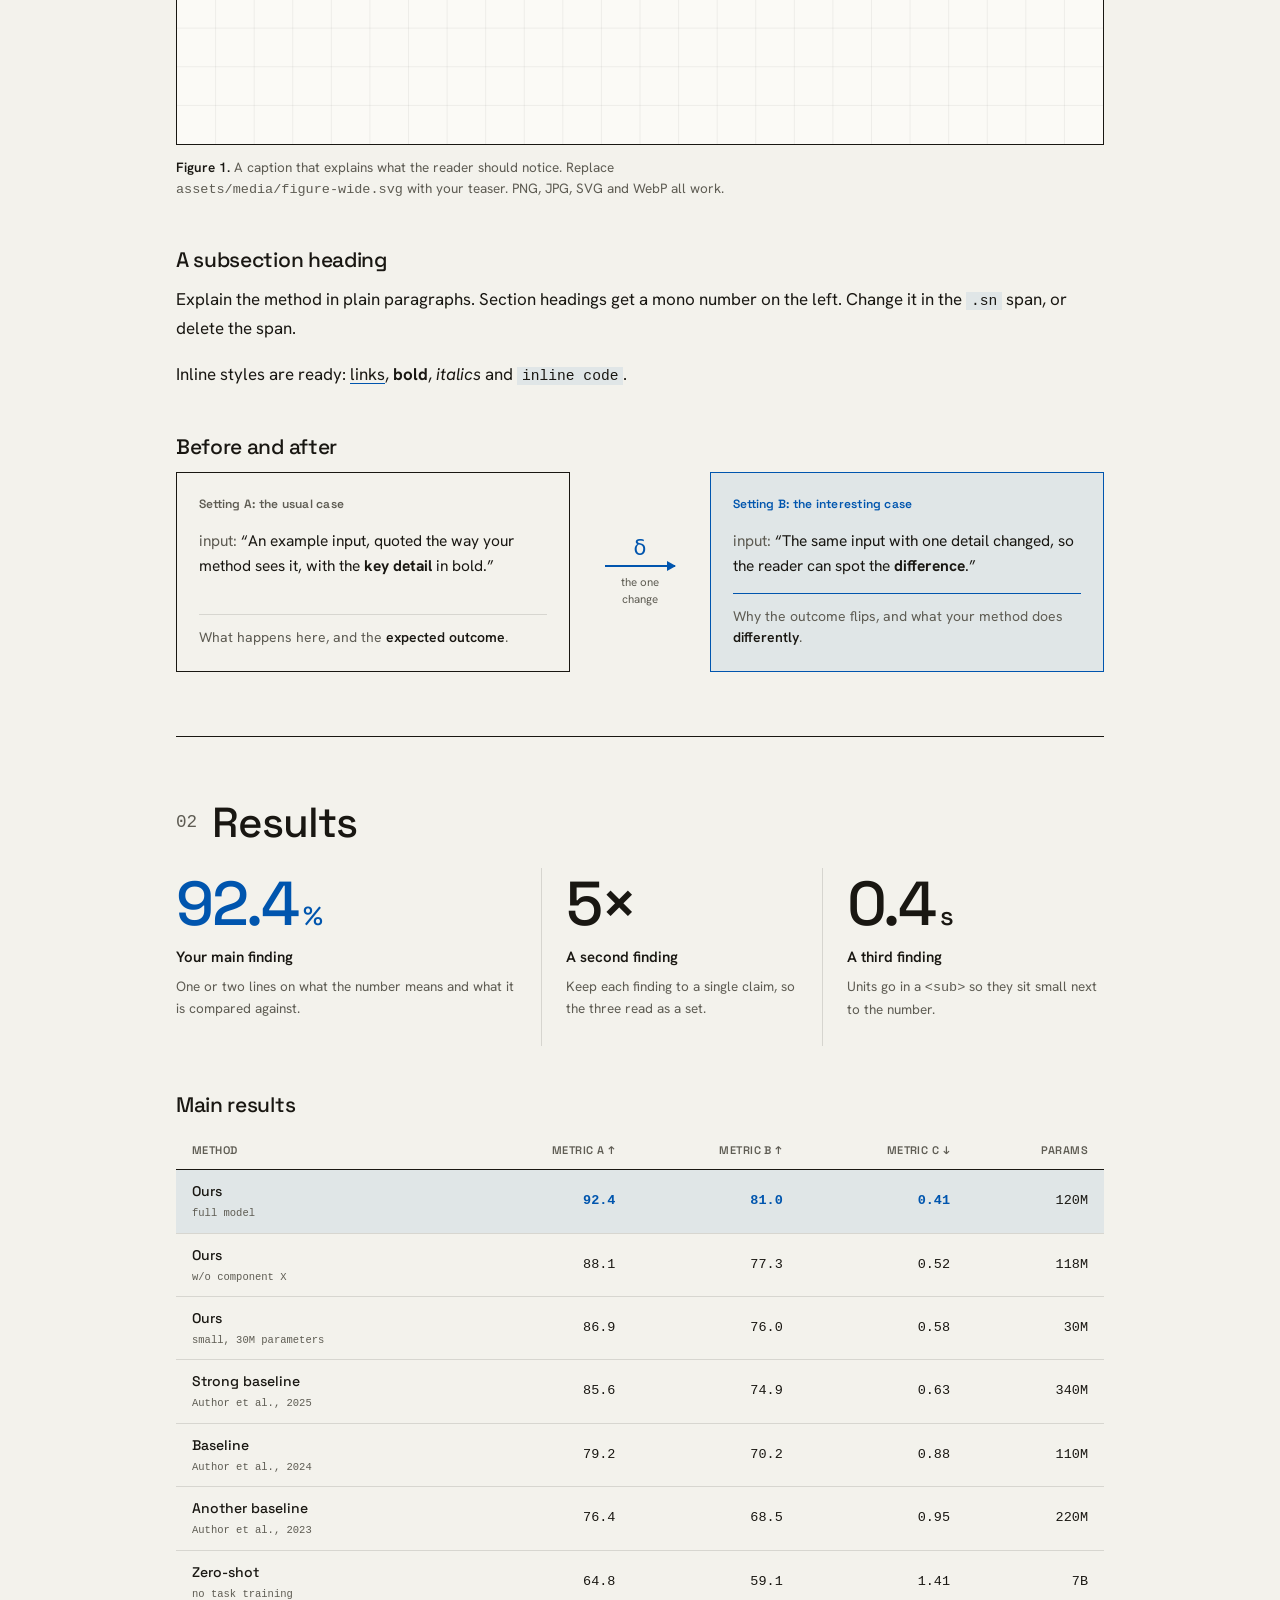
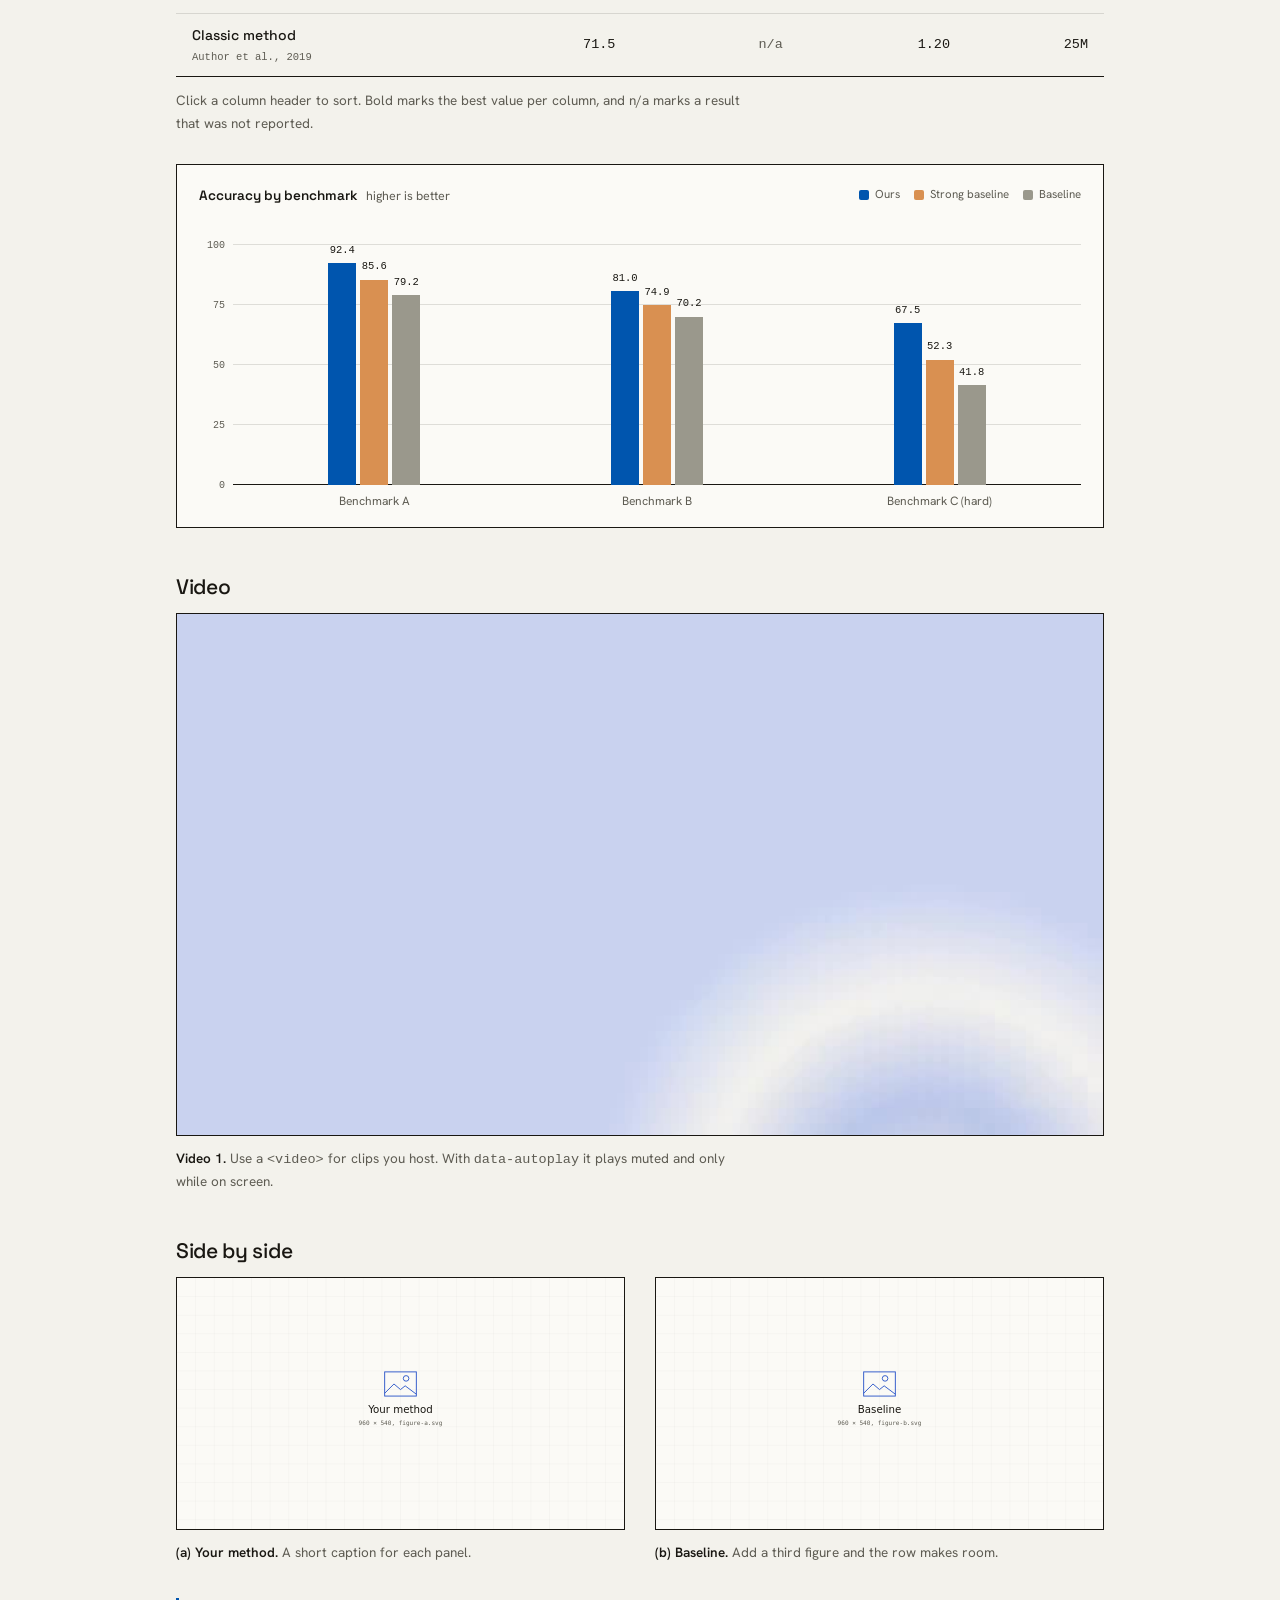
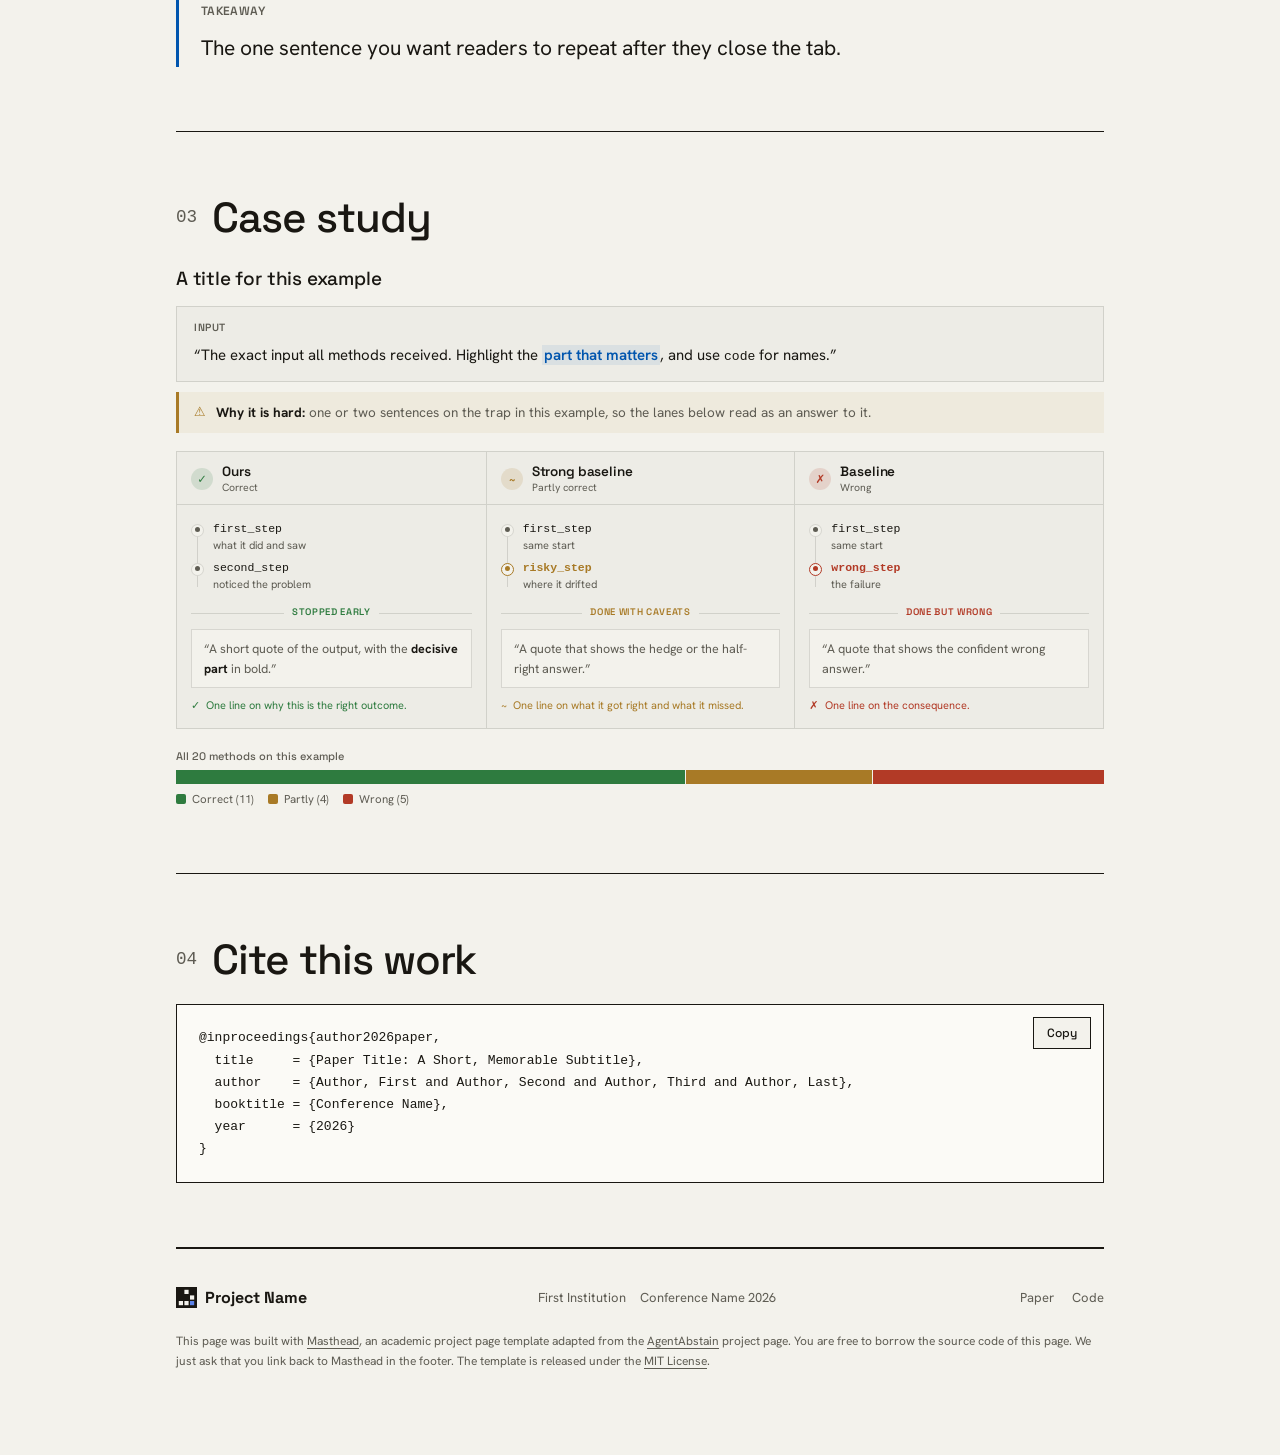
==== commit 8f37ab6e: "Lengthen mock results, re-render clips and lead README with the agent skill" ====
--- a/index.html
+++ b/index.html
@@ -242,8 +242,11 @@
         <tbody>
           <tr class="best"><td>Ours<small>full model</small></td><td><b>92.4</b></td><td><b>81.0</b></td><td><b>0.41</b></td><td>120M</td></tr>
           <tr><td>Ours<small>w/o component X</small></td><td>88.1</td><td>77.3</td><td>0.52</td><td>118M</td></tr>
+          <tr><td>Ours<small>small, 30M parameters</small></td><td>86.9</td><td>76.0</td><td>0.58</td><td>30M</td></tr>
           <tr><td>Strong baseline<small>Author et al., 2025</small></td><td>85.6</td><td>74.9</td><td>0.63</td><td>340M</td></tr>
           <tr><td>Baseline<small>Author et al., 2024</small></td><td>79.2</td><td>70.2</td><td>0.88</td><td>110M</td></tr>
+          <tr><td>Another baseline<small>Author et al., 2023</small></td><td>76.4</td><td>68.5</td><td>0.95</td><td>220M</td></tr>
+          <tr><td>Zero-shot<small>no task training</small></td><td>64.8</td><td>59.1</td><td>1.41</td><td data-v="7000">7B</td></tr>
           <tr><td>Classic method<small>Author et al., 2019</small></td><td>71.5</td><td class="dim" data-v="">n/a</td><td>1.20</td><td>25M</td></tr>
         </tbody>
       </table>
--- a/assets/css/masthead.css
+++ b/assets/css/masthead.css
@@ -77,7 +77,7 @@
 .stat:last-child{border-right:0;padding-right:0}
 /* keep values short (262K, not 262144). masthead.js shrinks any that still overflow their cell */
 .stat .n{font-family:var(--display);font-size:clamp(34px,4vw,48px);white-space:nowrap;font-weight:500;letter-spacing:-0.03em;line-height:1;font-variant-numeric:tabular-nums}
-.stat .n small{font-size:0.55em}
+.stat .n small{font-size:0.55em;margin-left:0.14em}
 .stat.key .n{color:var(--accent)}
 .stat .l{font-size:12px;color:var(--muted);margin-top:8px}
 
@@ -121,7 +121,7 @@
 .keys>div:last-child{padding-right:0;border-right:0}
 .big{font-family:var(--display);font-size:clamp(44px,5vw,62px);font-weight:500;letter-spacing:-0.04em;line-height:0.9}
 .big.key{color:var(--accent)}
-.big sub{font-size:0.42em;vertical-align:baseline}
+.big sub{font-size:0.42em;vertical-align:baseline;margin-left:0.22em}
 .keys .kt{font-weight:600;font-size:15px;margin:14px 0 6px}
 .keys p{font-size:13.5px;line-height:1.6;color:var(--muted);margin:0}
 
@@ -167,7 +167,7 @@
 .tbl th[data-sort]:hover,.tbl th[aria-sort]{color:var(--ink)}
 /* sort arrow sits in the cell padding, so header text lines up with the column values */
 .tbl th .ar{position:absolute;right:3px;bottom:12px;font-size:8px;line-height:1}
-.tbl th:first-child .ar{right:auto;left:calc(100% - 13px)}
+.tbl th:first-child .ar{position:static;margin-left:6px;vertical-align:1px}
 .tbl-note{font-size:13.5px;color:var(--muted);margin:12px 0 30px;max-width:72ch}
 .tbl-wrap:has(+.tbl-note){margin-bottom:0}
 
